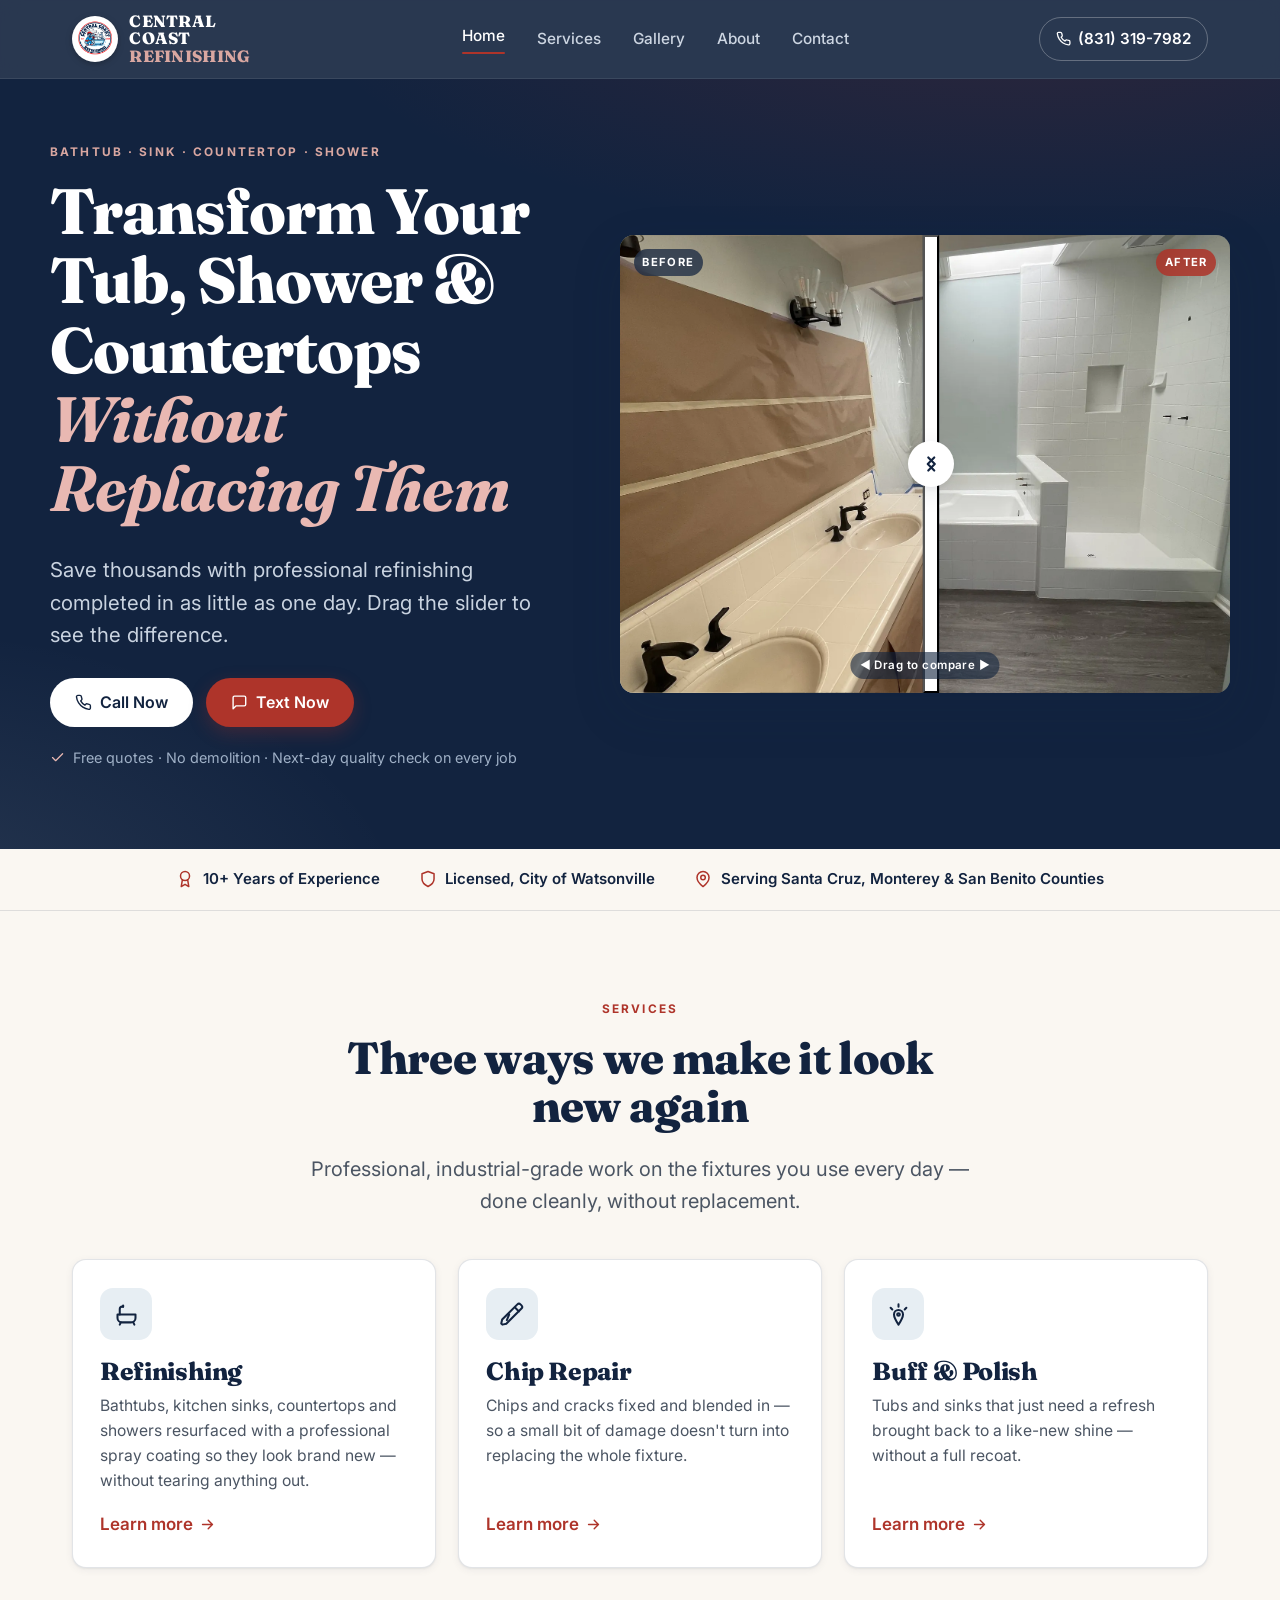
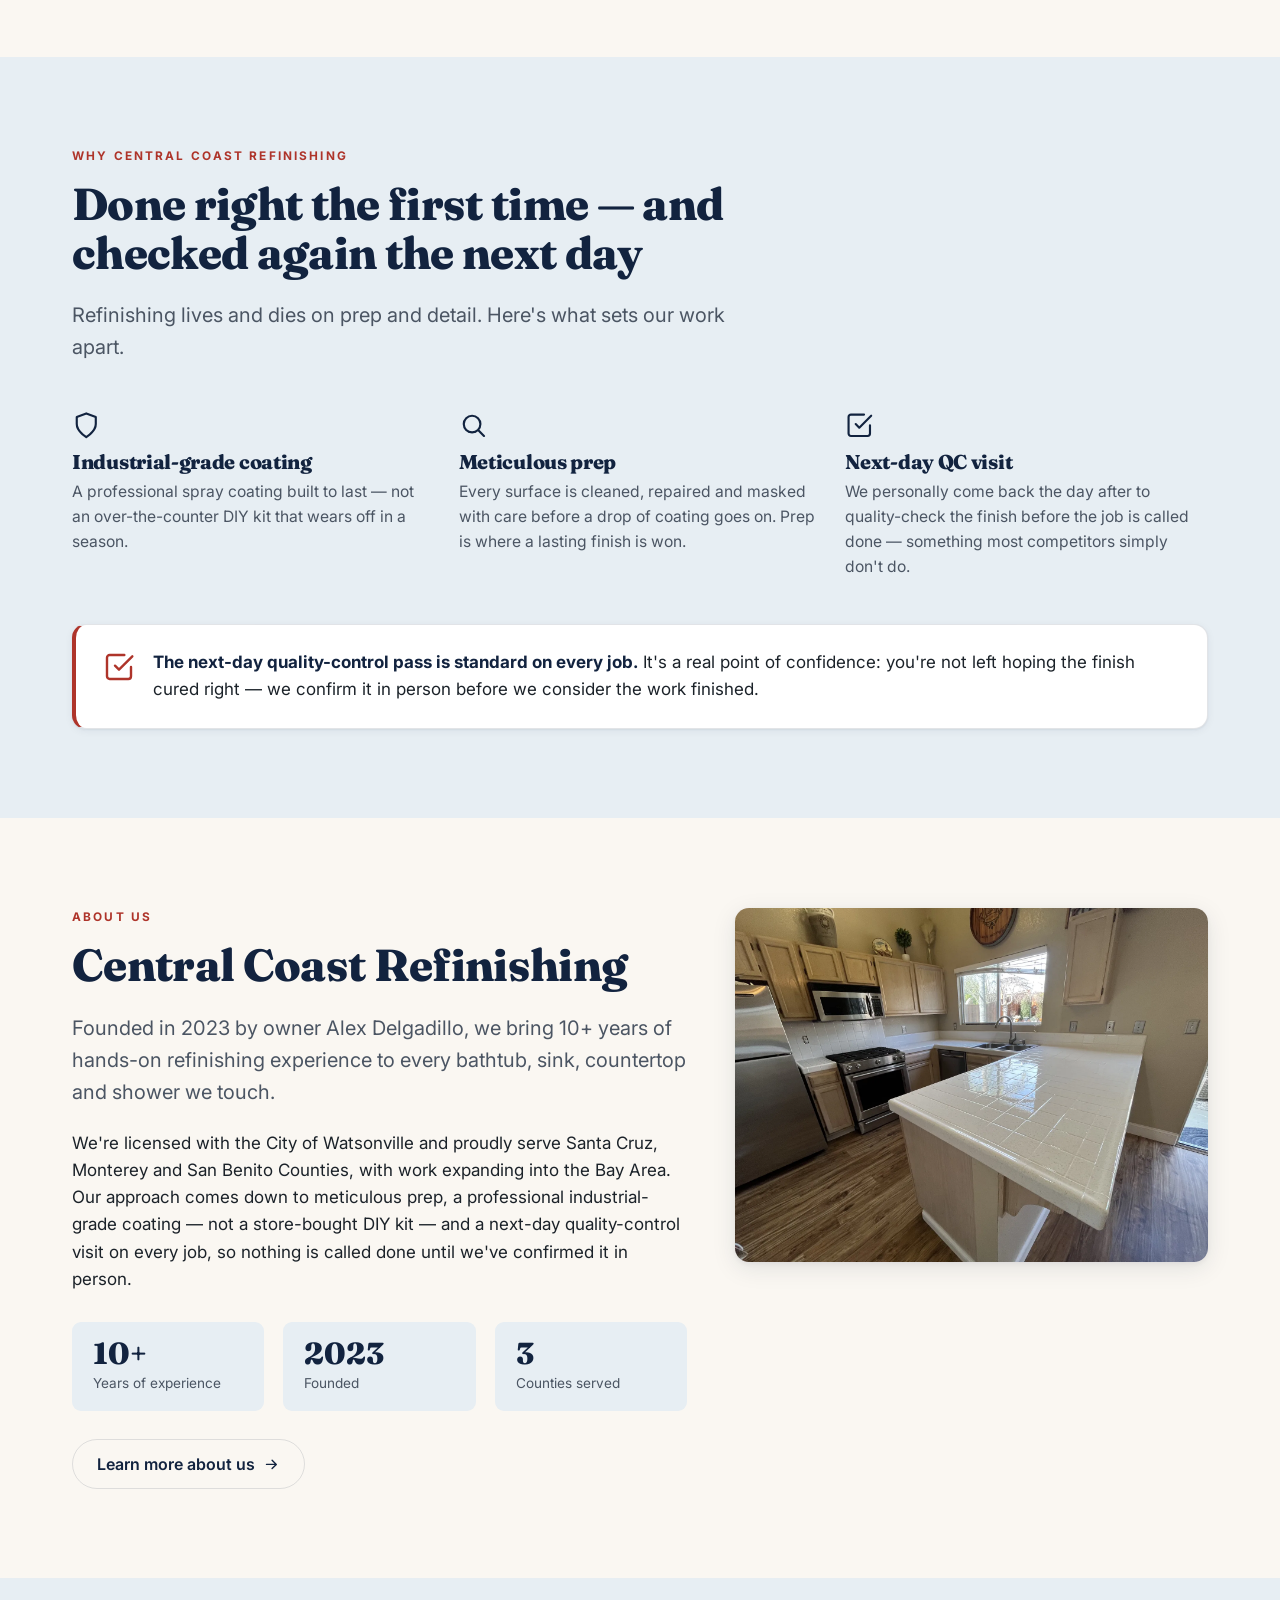
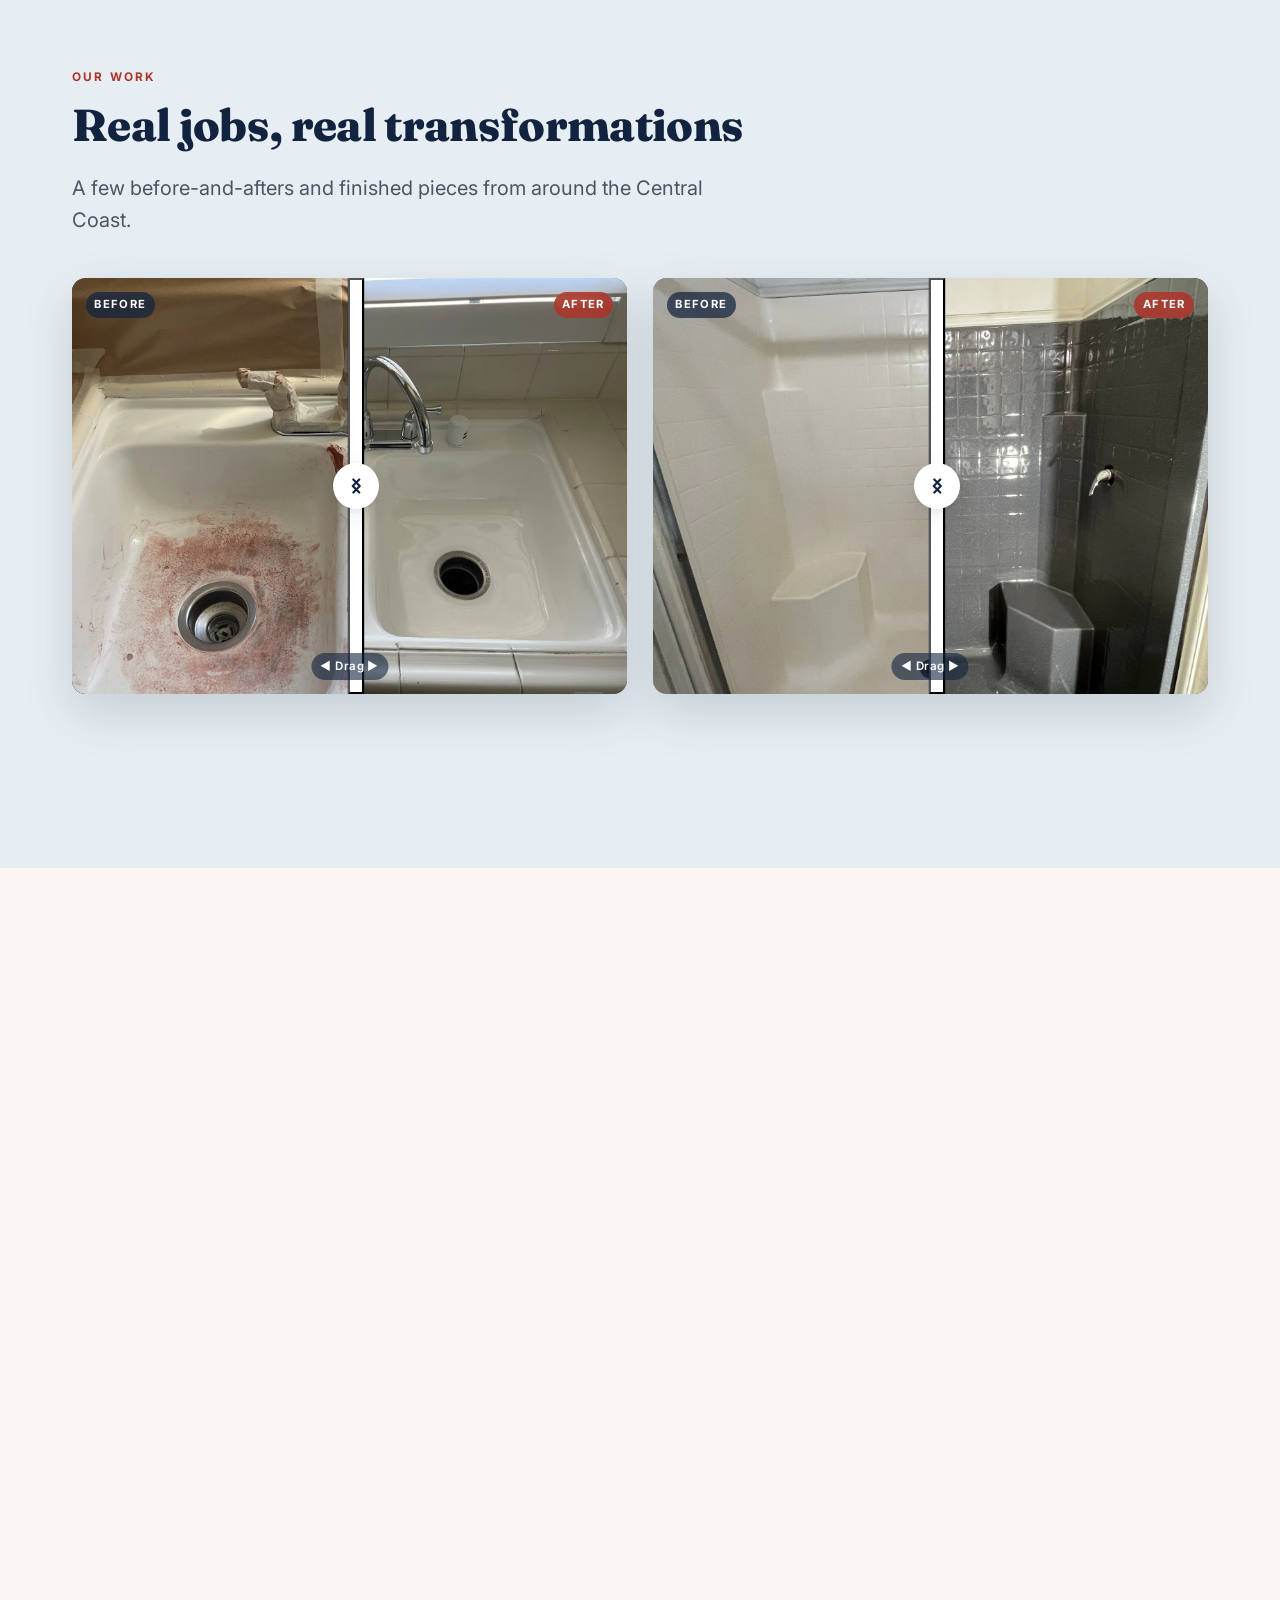
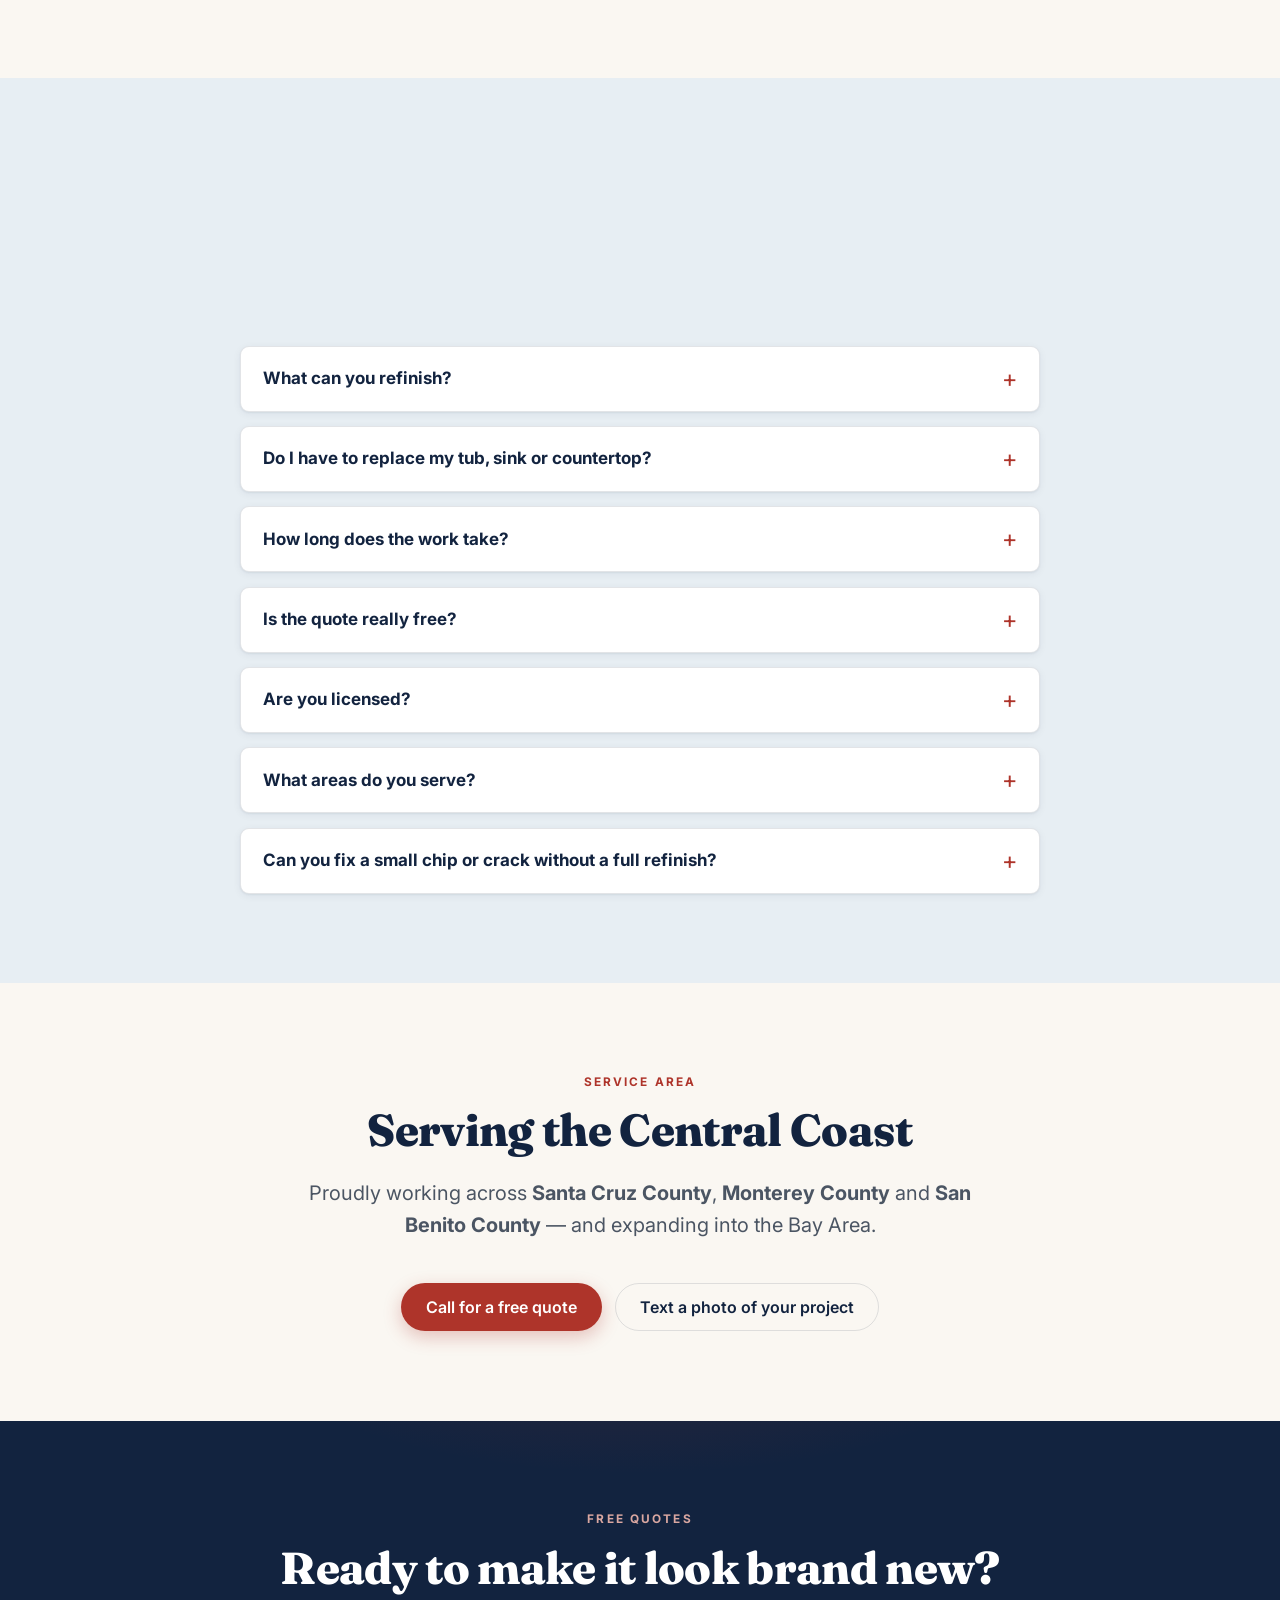
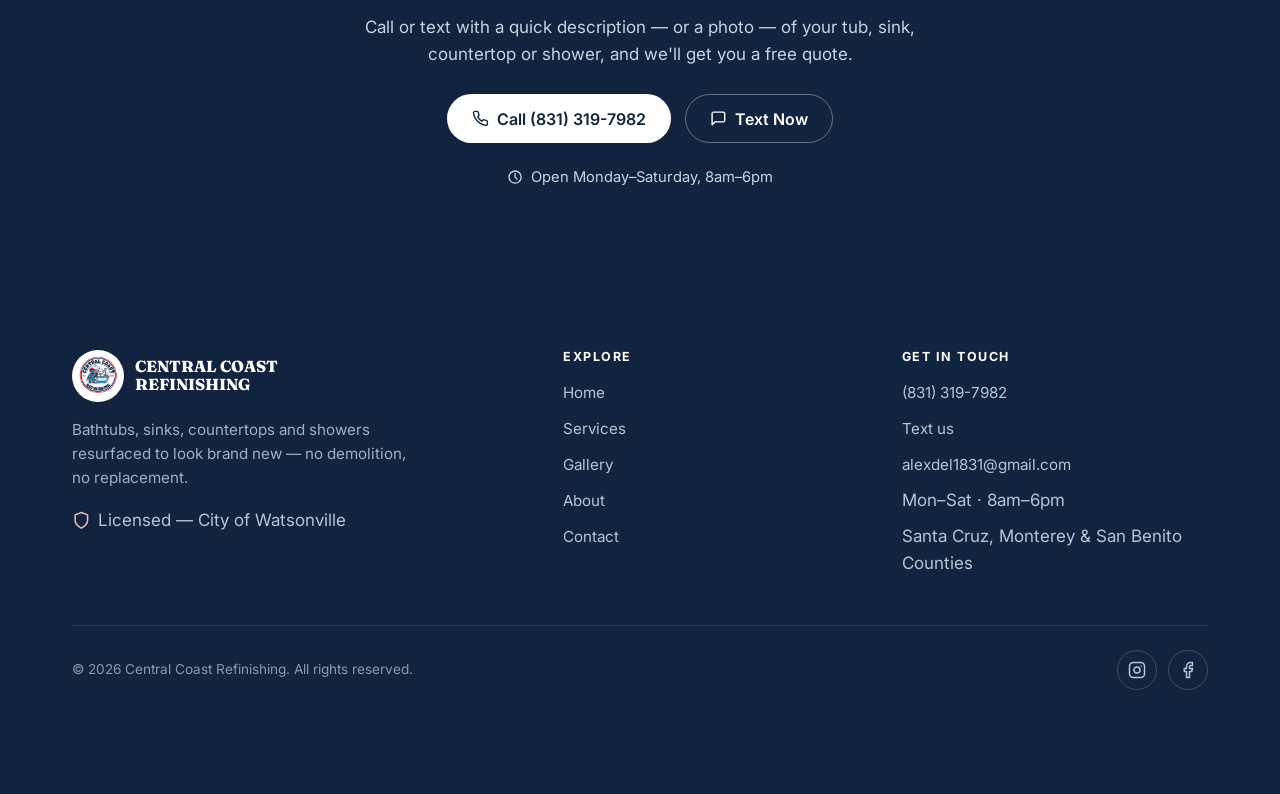
==== index.html @ b395bf40 "Add About Us and FAQ sections, new hero headline, business-voice copy - Hero headline/subhead replac" ====
<!DOCTYPE html>
<html lang="en">
<head>
<meta charset="UTF-8">
<meta name="viewport" content="width=device-width, initial-scale=1">
<title>Central Coast Refinishing | Bathtub, Sink & Countertop Refinishing</title>
<meta name="description" content="Central Coast Refinishing resurfaces bathtubs, sinks, countertops and showers so they look brand new — no demolition, no replacement. Serving Santa Cruz, Monterey & San Benito Counties. Call or text for a free quote.">
<link rel="canonical" href="index.html">

<!-- Open Graph -->
<meta property="og:type" content="website">
<meta property="og:title" content="Central Coast Refinishing | Transform Your Tub, Shower &amp; Countertops Without Replacing Them">
<meta property="og:description" content="Bathtubs, sinks, countertops and showers resurfaced to look brand new — without the cost and mess of tearing them out. Serving Santa Cruz, Monterey & San Benito Counties.">
<meta property="og:image" content="images/og-image.jpg">
<meta name="twitter:card" content="summary_large_image">

<link rel="icon" href="favicon.ico" sizes="any">
<link rel="icon" type="image/png" href="images/logo/favicon-32.png" sizes="32x32">
<link rel="apple-touch-icon" href="apple-touch-icon.png">

<link rel="preconnect" href="https://fonts.googleapis.com">
<link rel="preconnect" href="https://fonts.gstatic.com" crossorigin>
<link href="https://fonts.googleapis.com/css2?family=Fraunces:opsz,wght@9..144,600;9..144,700;9..144,800;9..144,900&family=Inter:wght@400;500;600;700&display=swap" rel="stylesheet">
<link rel="stylesheet" href="css/style.css?v=4">
<noscript><style>.reveal{opacity:1;transform:none}</style></noscript>

<script type="application/ld+json">
{
  "@context": "https://schema.org",
  "@type": "LocalBusiness",
  "name": "Central Coast Refinishing",
  "description": "Bathtub, sink, countertop and shower refinishing, chip repair, and buff & polish. Fixtures resurfaced to look brand new without demolition or replacement.",
  "image": "images/og-image.jpg",
  "logo": "images/logo/logo.png",
  "telephone": "+1-831-319-7982",
  "email": "alexdel1831@gmail.com",
  "url": "index.html",
  "founder": { "@type": "Person", "name": "Alex Delgadillo" },
  "foundingDate": "2023",
  "areaServed": [
    { "@type": "AdministrativeArea", "name": "Santa Cruz County, California" },
    { "@type": "AdministrativeArea", "name": "Monterey County, California" },
    { "@type": "AdministrativeArea", "name": "San Benito County, California" }
  ],
  "openingHoursSpecification": [{
    "@type": "OpeningHoursSpecification",
    "dayOfWeek": ["Monday","Tuesday","Wednesday","Thursday","Friday","Saturday"],
    "opens": "08:00", "closes": "18:00"
  }],
  "sameAs": [
    "https://www.instagram.com/centralcoast_refinishing/",
    "https://www.facebook.com/profile.php?id=61558514482755"
  ]
}
</script>
<script type="application/ld+json">
{
  "@context": "https://schema.org",
  "@type": "FAQPage",
  "mainEntity": [
    {
      "@type": "Question",
      "name": "What can you refinish?",
      "acceptedAnswer": { "@type": "Answer", "text": "Bathtubs, kitchen sinks, countertops and showers. We also repair chips and cracks, and offer buff & polish for surfaces that just need a refresh rather than a full recoat." }
    },
    {
      "@type": "Question",
      "name": "Do I have to replace my tub, sink or countertop?",
      "acceptedAnswer": { "@type": "Answer", "text": "No. Refinishing resurfaces your existing fixture with a professional, industrial-grade coating so it looks brand new — without demolition or replacement." }
    },
    {
      "@type": "Question",
      "name": "How long does the work take?",
      "acceptedAnswer": { "@type": "Answer", "text": "Most jobs are completed in a single visit. We then return the next day for a hands-on quality-control check before calling the job done." }
    },
    {
      "@type": "Question",
      "name": "Is the quote really free?",
      "acceptedAnswer": { "@type": "Answer", "text": "Yes. Call or text a quick description, or a photo, of your project, and we'll give you a free, no-obligation quote." }
    },
    {
      "@type": "Question",
      "name": "Are you licensed?",
      "acceptedAnswer": { "@type": "Answer", "text": "Yes, Central Coast Refinishing is licensed with the City of Watsonville." }
    },
    {
      "@type": "Question",
      "name": "What areas do you serve?",
      "acceptedAnswer": { "@type": "Answer", "text": "Santa Cruz, Monterey and San Benito Counties, with work expanding into the Bay Area." }
    },
    {
      "@type": "Question",
      "name": "Can you fix a small chip or crack without a full refinish?",
      "acceptedAnswer": { "@type": "Answer", "text": "Yes, chip and crack repair is one of our core services, done on its own without recoating the whole fixture." }
    }
  ]
}
</script>
</head>
<body>

<!-- ============ HEADER ============ -->
<header class="header" id="site-header">
  <div class="wrap header__inner">
    <a class="brand" href="index.html" aria-label="Central Coast Refinishing home">
      <picture><source srcset="images/logo/logo.webp" type="image/webp"><img class="brand__logo" src="images/logo/logo.png" alt="" width="46" height="46"></picture>
      <span class="brand__name">Central Coast <span>Refinishing</span></span>
    </a>
    <nav class="nav" aria-label="Primary">
      <a href="index.html" class="active" aria-current="page">Home</a>
      <a href="services.html">Services</a>
      <a href="gallery.html">Gallery</a>
      <a href="about.html">About</a>
      <a href="contact.html">Contact</a>
    </nav>
    <a class="header__phone" href="tel:+18313197982">
      <svg viewBox="0 0 24 24" fill="none" stroke="currentColor" stroke-width="2" stroke-linecap="round" stroke-linejoin="round" aria-hidden="true"><path d="M22 16.92v3a2 2 0 0 1-2.18 2 19.79 19.79 0 0 1-8.63-3.07 19.5 19.5 0 0 1-6-6 19.79 19.79 0 0 1-3.07-8.67A2 2 0 0 1 4.11 2h3a2 2 0 0 1 2 1.72c.13.96.36 1.9.7 2.81a2 2 0 0 1-.45 2.11L8.09 9.91a16 16 0 0 0 6 6l1.27-1.27a2 2 0 0 1 2.11-.45c.9.34 1.85.57 2.81.7A2 2 0 0 1 22 16.92z"/></svg>
      (831) 319-7982
    </a>
    <button class="nav-toggle" aria-label="Menu" aria-expanded="false" aria-controls="site-header">
      <span></span><span></span><span></span>
    </button>
  </div>
</header>

<main>

<!-- ============ HERO ============ -->
<section class="hero">
  <div class="wrap hero__grid">
    <div class="hero__copy">
      <span class="eyebrow on-navy">Bathtub · Sink · Countertop · Shower</span>
      <h1>Transform Your Tub, Shower &amp; Countertops <em>Without Replacing Them</em></h1>
      <p class="hero__sub">Save thousands with professional refinishing completed in as little as one day. Drag the slider to see the difference.</p>
      <div class="btn-row">
        <a class="btn btn--onnavy" href="tel:+18313197982">
          <svg viewBox="0 0 24 24" fill="none" stroke="currentColor" stroke-width="2" stroke-linecap="round" stroke-linejoin="round" aria-hidden="true"><path d="M22 16.92v3a2 2 0 0 1-2.18 2 19.79 19.79 0 0 1-8.63-3.07 19.5 19.5 0 0 1-6-6 19.79 19.79 0 0 1-3.07-8.67A2 2 0 0 1 4.11 2h3a2 2 0 0 1 2 1.72c.13.96.36 1.9.7 2.81a2 2 0 0 1-.45 2.11L8.09 9.91a16 16 0 0 0 6 6l1.27-1.27a2 2 0 0 1 2.11-.45c.9.34 1.85.57 2.81.7A2 2 0 0 1 22 16.92z"/></svg>
          Call Now
        </a>
        <a class="btn btn--primary" href="sms:+18313197982">
          <svg viewBox="0 0 24 24" fill="none" stroke="currentColor" stroke-width="2" stroke-linecap="round" stroke-linejoin="round" aria-hidden="true"><path d="M21 15a2 2 0 0 1-2 2H7l-4 4V5a2 2 0 0 1 2-2h14a2 2 0 0 1 2 2z"/></svg>
          Text Now
        </a>
      </div>
      <p class="hero__note">
        <svg viewBox="0 0 24 24" fill="none" stroke="currentColor" stroke-width="2" stroke-linecap="round" stroke-linejoin="round" aria-hidden="true"><path d="M20 6 9 17l-5-5"/></svg>
        Free quotes · No demolition · Next-day quality check on every job
      </p>
    </div>

    <div class="hero__media">
      <!-- Signature before/after reveal slider -->
      <div class="ba" data-ba>
        <picture><source srcset="images/before-after/bathroom-after.webp" type="image/webp"><img class="ba__img ba__after"
             src="images/before-after/bathroom-after.jpg"
             alt="A bathroom after refinishing — a bright white tub, refreshed vanity and refinished shower"></picture>
        <div class="ba__before-wrap">
          <picture><source srcset="images/before-after/bathroom-before.webp" type="image/webp"><img class="ba__img"
               src="images/before-after/bathroom-before.jpg"
               alt="The same bathroom before refinishing — dated fixtures and a worn vanity, masked off for the job"></picture>
        </div>
        <span class="ba__tag ba__tag--before">Before</span>
        <span class="ba__tag ba__tag--after">After</span>
        <button class="ba__handle" type="button" role="slider" aria-label="Reveal before and after"
                aria-valuemin="0" aria-valuemax="100" aria-valuenow="50">
          <span class="ba__knob">
            <svg viewBox="0 0 24 24" fill="none" stroke="currentColor" stroke-width="2" stroke-linecap="round" stroke-linejoin="round" aria-hidden="true"><path d="m15 18-6-6 6-6"/><path d="m9 6 6 6-6 6" transform="translate(0.5 0)"/></svg>
          </span>
        </button>
        <span class="ba__hint">◀ Drag to compare ▶</span>
      </div>
    </div>
  </div>
</section>

<!-- ============ TRUST STRIP ============ -->
<section class="trust">
  <div class="wrap trust__row">
    <span class="trust__item"><svg viewBox="0 0 24 24" fill="none" stroke="currentColor" stroke-width="2" stroke-linecap="round" stroke-linejoin="round" aria-hidden="true"><circle cx="12" cy="8" r="6"/><path d="M15.477 12.89 17 22l-5-3-5 3 1.523-9.11"/></svg> 10+ Years of Experience</span>
    <span class="trust__item"><svg viewBox="0 0 24 24" fill="none" stroke="currentColor" stroke-width="2" stroke-linecap="round" stroke-linejoin="round" aria-hidden="true"><path d="M12 22s8-4 8-10V5l-8-3-8 3v7c0 6 8 10 8 10z"/></svg> Licensed, City of Watsonville</span>
    <span class="trust__item"><svg viewBox="0 0 24 24" fill="none" stroke="currentColor" stroke-width="2" stroke-linecap="round" stroke-linejoin="round" aria-hidden="true"><path d="M20 10c0 6-8 12-8 12s-8-6-8-12a8 8 0 0 1 16 0z"/><circle cx="12" cy="10" r="3"/></svg> Serving Santa Cruz, Monterey &amp; San Benito Counties</span>
  </div>
</section>

<!-- ============ SERVICES OVERVIEW ============ -->
<section class="section" id="services">
  <div class="wrap">
    <div class="section-head center reveal">
      <span class="eyebrow">Services</span>
      <h2>Three ways we make it look new again</h2>
      <p class="lead">Professional, industrial-grade work on the fixtures you use every day — done cleanly, without replacement.</p>
    </div>
    <div class="grid-3">
      <article class="card reveal">
        <div class="card__icon"><svg viewBox="0 0 24 24" fill="none" stroke="currentColor" stroke-width="1.8" stroke-linecap="round" stroke-linejoin="round" aria-hidden="true"><path d="M4 12h16v3a4 4 0 0 1-4 4H8a4 4 0 0 1-4-4z"/><path d="M6 12V7a2 2 0 0 1 2-2h1"/><path d="M9 5V4"/><path d="M7 19l-1 2M18 19l1 2"/></svg></div>
        <h3>Refinishing</h3>
        <p>Bathtubs, kitchen sinks, countertops and showers resurfaced with a professional spray coating so they look brand new — without tearing anything out.</p>
        <a class="card__link" href="services.html#refinishing">Learn more <svg viewBox="0 0 24 24" fill="none" stroke="currentColor" stroke-width="2" stroke-linecap="round" stroke-linejoin="round" aria-hidden="true"><path d="M5 12h14M13 6l6 6-6 6"/></svg></a>
      </article>
      <article class="card reveal d1">
        <div class="card__icon"><svg viewBox="0 0 24 24" fill="none" stroke="currentColor" stroke-width="1.8" stroke-linecap="round" stroke-linejoin="round" aria-hidden="true"><path d="m14.7 6.3 3 3M3 21l3.5-.8L20 6.7a2 2 0 0 0 0-2.8l-.9-.9a2 2 0 0 0-2.8 0L2.8 16.5 2 20z"/><path d="M9 12l-2 5"/></svg></div>
        <h3>Chip Repair</h3>
        <p>Chips and cracks fixed and blended in — so a small bit of damage doesn't turn into replacing the whole fixture.</p>
        <a class="card__link" href="services.html#chip-repair">Learn more <svg viewBox="0 0 24 24" fill="none" stroke="currentColor" stroke-width="2" stroke-linecap="round" stroke-linejoin="round" aria-hidden="true"><path d="M5 12h14M13 6l6 6-6 6"/></svg></a>
      </article>
      <article class="card reveal d2">
        <div class="card__icon"><svg viewBox="0 0 24 24" fill="none" stroke="currentColor" stroke-width="1.8" stroke-linecap="round" stroke-linejoin="round" aria-hidden="true"><path d="M12 3v2M5 6l1.5 1.5M19 6l-1.5 1.5"/><path d="M12 8a4 4 0 0 0-4 4c0 3 4 9 4 9s4-6 4-9a4 4 0 0 0-4-4z"/><circle cx="12" cy="12" r="1.2"/></svg></div>
        <h3>Buff &amp; Polish</h3>
        <p>Tubs and sinks that just need a refresh brought back to a like-new shine — without a full recoat.</p>
        <a class="card__link" href="services.html#buff-polish">Learn more <svg viewBox="0 0 24 24" fill="none" stroke="currentColor" stroke-width="2" stroke-linecap="round" stroke-linejoin="round" aria-hidden="true"><path d="M5 12h14M13 6l6 6-6 6"/></svg></a>
      </article>
    </div>
  </div>
</section>

<!-- ============ WHY US ============ -->
<section class="section section--gloss">
  <div class="wrap">
    <div class="section-head reveal">
      <span class="eyebrow">Why Central Coast Refinishing</span>
      <h2>Done right the first time — and checked again the next day</h2>
      <p class="lead">Refinishing lives and dies on prep and detail. Here's what sets our work apart.</p>
    </div>
    <div class="why-grid">
      <div class="why-item reveal">
        <span class="why-item__num"><svg viewBox="0 0 24 24" fill="none" stroke="currentColor" stroke-width="1.8" stroke-linecap="round" stroke-linejoin="round" aria-hidden="true"><path d="M12 2 4 5v6c0 5 3.5 8 8 11 4.5-3 8-6 8-11V5z"/></svg></span>
        <h3>Industrial-grade coating</h3>
        <p>A professional spray coating built to last — not an over-the-counter DIY kit that wears off in a season.</p>
      </div>
      <div class="why-item reveal d1">
        <span class="why-item__num"><svg viewBox="0 0 24 24" fill="none" stroke="currentColor" stroke-width="1.8" stroke-linecap="round" stroke-linejoin="round" aria-hidden="true"><circle cx="11" cy="11" r="7"/><path d="m21 21-4.3-4.3"/></svg></span>
        <h3>Meticulous prep</h3>
        <p>Every surface is cleaned, repaired and masked with care before a drop of coating goes on. Prep is where a lasting finish is won.</p>
      </div>
      <div class="why-item reveal d2">
        <span class="why-item__num"><svg viewBox="0 0 24 24" fill="none" stroke="currentColor" stroke-width="1.8" stroke-linecap="round" stroke-linejoin="round" aria-hidden="true"><path d="M9 11l3 3L22 4"/><path d="M21 12v7a2 2 0 0 1-2 2H5a2 2 0 0 1-2-2V5a2 2 0 0 1 2-2h11"/></svg></span>
        <h3>Next-day QC visit</h3>
        <p>We personally come back the day after to quality-check the finish before the job is called done — something most competitors simply don't do.</p>
      </div>
    </div>
    <div class="qc-banner reveal">
      <svg viewBox="0 0 24 24" fill="none" stroke="currentColor" stroke-width="1.8" stroke-linecap="round" stroke-linejoin="round" aria-hidden="true"><path d="M9 11l3 3L22 4"/><path d="M21 12v7a2 2 0 0 1-2 2H5a2 2 0 0 1-2-2V5a2 2 0 0 1 2-2h11"/></svg>
      <p><strong>The next-day quality-control pass is standard on every job.</strong> It's a real point of confidence: you're not left hoping the finish cured right — we confirm it in person before we consider the work finished.</p>
    </div>
  </div>
</section>

<!-- ============ ABOUT US ============ -->
<section class="section" id="about-us">
  <div class="wrap about-grid">
    <div class="about-body reveal">
      <span class="eyebrow">About Us</span>
      <h2>Central Coast Refinishing</h2>
      <p class="lead">Founded in 2023 by owner Alex Delgadillo, we bring 10+ years of hands-on refinishing experience to every bathtub, sink, countertop and shower we touch.</p>
      <p>We're licensed with the City of Watsonville and proudly serve Santa Cruz, Monterey and San Benito Counties, with work expanding into the Bay Area. Our approach comes down to meticulous prep, a professional industrial-grade coating — not a store-bought DIY kit — and a next-day quality-control visit on every job, so nothing is called done until we've confirmed it in person.</p>
      <div class="stat-row">
        <div class="stat"><div class="stat__n">10+</div><div class="stat__l">Years of experience</div></div>
        <div class="stat"><div class="stat__n">2023</div><div class="stat__l">Founded</div></div>
        <div class="stat"><div class="stat__n">3</div><div class="stat__l">Counties served</div></div>
      </div>
      <div class="btn-row" style="margin-top:0.4rem">
        <a class="btn btn--ghost" href="about.html">Learn more about us <svg viewBox="0 0 24 24" fill="none" stroke="currentColor" stroke-width="2" stroke-linecap="round" stroke-linejoin="round" aria-hidden="true"><path d="M5 12h14M13 6l6 6-6 6"/></svg></a>
      </div>
    </div>
    <aside class="about-media reveal d1">
      <picture><source srcset="images/gallery/gallery-09.webp" type="image/webp"><img src="images/gallery/gallery-09.jpg" alt="Refinished white kitchen island and counters with stainless appliances" loading="lazy" width="1600" height="1200"></picture>
    </aside>
  </div>
</section>

<!-- ============ GALLERY TEASER ============ -->
<section class="section section--gloss">
  <div class="wrap">
    <div class="section-head reveal">
      <span class="eyebrow">Our Work</span>
      <h2>Real jobs, real transformations</h2>
      <p class="lead">A few before-and-afters and finished pieces from around the Central Coast.</p>
    </div>
    <div class="ba-grid reveal">
      <div class="ba-card">
        <div class="ba" data-ba>
          <picture><source srcset="images/before-after/sink-red-after.webp" type="image/webp"><img class="ba__img ba__after" src="images/before-after/sink-red-after.jpg" alt="A double kitchen sink after refinishing — bright, spotless white"></picture>
          <div class="ba__before-wrap">
            <picture><source srcset="images/before-after/sink-red-before.webp" type="image/webp"><img class="ba__img" src="images/before-after/sink-red-before.jpg" alt="The same double kitchen sink before refinishing — stained with heavy rust"></picture>
          </div>
          <span class="ba__tag ba__tag--before">Before</span>
          <span class="ba__tag ba__tag--after">After</span>
          <button class="ba__handle" type="button" role="slider" aria-label="Reveal before and after" aria-valuemin="0" aria-valuemax="100" aria-valuenow="50"><span class="ba__knob"><svg viewBox="0 0 24 24" fill="none" stroke="currentColor" stroke-width="2" stroke-linecap="round" stroke-linejoin="round" aria-hidden="true"><path d="m15 18-6-6 6-6"/><path d="m9 6 6 6-6 6" transform="translate(0.5 0)"/></svg></span></button>
          <span class="ba__hint">◀ Drag ▶</span>
        </div>
      </div>
      <div class="ba-card">
        <div class="ba" data-ba>
          <picture><source srcset="images/before-after/shower-white-after.webp" type="image/webp"><img class="ba__img ba__after" src="images/before-after/shower-white-after.jpg" alt="A fiberglass shower stall after refinishing in a modern charcoal-grey finish"></picture>
          <div class="ba__before-wrap">
            <picture><source srcset="images/before-after/shower-white-before.webp" type="image/webp"><img class="ba__img" src="images/before-after/shower-white-before.jpg" alt="The same fiberglass shower stall before refinishing — dated and worn"></picture>
          </div>
          <span class="ba__tag ba__tag--before">Before</span>
          <span class="ba__tag ba__tag--after">After</span>
          <button class="ba__handle" type="button" role="slider" aria-label="Reveal before and after" aria-valuemin="0" aria-valuemax="100" aria-valuenow="50"><span class="ba__knob"><svg viewBox="0 0 24 24" fill="none" stroke="currentColor" stroke-width="2" stroke-linecap="round" stroke-linejoin="round" aria-hidden="true"><path d="m15 18-6-6 6-6"/><path d="m9 6 6 6-6 6" transform="translate(0.5 0)"/></svg></span></button>
          <span class="ba__hint">◀ Drag ▶</span>
        </div>
      </div>
    </div>
    <div class="btn-row center reveal" style="margin-top:2.2rem">
      <a class="btn btn--ghost" href="gallery.html">See the full gallery <svg viewBox="0 0 24 24" fill="none" stroke="currentColor" stroke-width="2" stroke-linecap="round" stroke-linejoin="round" aria-hidden="true"><path d="M5 12h14M13 6l6 6-6 6"/></svg></a>
    </div>
  </div>
</section>

<!-- ============ TESTIMONIALS ============ -->
<section class="section">
  <div class="wrap">
    <div class="section-head center reveal">
      <span class="eyebrow">Reviews</span>
      <h2>What customers say</h2>
      <p class="lead">Real reviews from Yelp, Facebook and Nextdoor.</p>
    </div>
    <div class="testi-track-wrap reveal">
      <div class="testi-track">
        <figure class="testi"><div class="testi__stars" aria-label="5 out of 5 stars">★★★★★</div><blockquote class="testi__quote">"This is the company you want to hire. Alex is professional and very thorough — someone you feel comfortable inviting into your home. He repaired hairline cracks in my shower and got the finish exactly how I'd envisioned it."</blockquote><figcaption class="testi__by">Christyn A. <span class="testi__src">· Yelp</span></figcaption></figure>
        <figure class="testi"><div class="testi__stars" aria-label="5 out of 5 stars">★★★★★</div><blockquote class="testi__quote">"Alex is so easy to work with — responsible, reasonable, and gets the job done right. He's redone bathtubs in 22 of my rental units over the years, and they still look beautiful."</blockquote><figcaption class="testi__by">Sandra M. <span class="testi__src">· Yelp</span></figcaption></figure>
        <figure class="testi"><div class="testi__stars" aria-label="5 out of 5 stars">★★★★★</div><blockquote class="testi__quote">"Alex refinished both my bathtub and my fireplace — went from drab to beautiful. Amazing work, very professional, courteous, and a strong work ethic."</blockquote><figcaption class="testi__by">Deb S. <span class="testi__src">· Yelp</span></figcaption></figure>
        <figure class="testi"><div class="testi__stars" aria-label="5 stars">★★★★★</div><blockquote class="testi__quote">"Alex repaired and repainted my cracked bathroom vanity sink — it looks better than new. He was courteous, quiet, and detail-oriented from start to finish, and even matched the paint to my Kohler tub."</blockquote><figcaption class="testi__by">Thomas <span class="testi__src">· Facebook</span></figcaption></figure>
        <figure class="testi"><div class="testi__stars" aria-label="5 stars">★★★★★</div><blockquote class="testi__quote">"Just had a forty-year-old shower pan refinished by Alex — so much more affordable than replacement, and it turned out beautiful and like new. A real craftsman who's easy to work with."</blockquote><figcaption class="testi__by">Sunny Mesa <span class="testi__src">· Facebook</span></figcaption></figure>
        <figure class="testi"><div class="testi__stars" aria-label="5 stars">★★★★★</div><blockquote class="testi__quote">"Our old fiberglass shower insert from the '70s looked brand new after Alex refinished it — we are so happy with the results."</blockquote><figcaption class="testi__by">Corralitos <span class="testi__src">· Nextdoor</span></figcaption></figure>
        <figure class="testi"><div class="testi__stars" aria-label="5 stars">★★★★★</div><blockquote class="testi__quote">"Alex did a great job on my bathroom — it looks so fresh and new. Very professional, courteous, and accommodating."</blockquote><figcaption class="testi__by">Royal Oaks <span class="testi__src">· Nextdoor</span></figcaption></figure>
        <figure class="testi"><div class="testi__stars" aria-label="5 stars">★★★★★</div><blockquote class="testi__quote">"Our fireplace looked dull and dated — it now looks fresh, clean, and fantastic. Alex is a true professional."</blockquote><figcaption class="testi__by">Facebook review <span class="testi__src">· Facebook</span></figcaption></figure>
      </div>
      <div class="testi-nav">
        <button type="button" data-testi-prev aria-label="Previous reviews"><svg viewBox="0 0 24 24" fill="none" stroke="currentColor" stroke-width="2" stroke-linecap="round" stroke-linejoin="round" aria-hidden="true"><path d="m15 18-6-6 6-6"/></svg></button>
        <button type="button" data-testi-next aria-label="More reviews"><svg viewBox="0 0 24 24" fill="none" stroke="currentColor" stroke-width="2" stroke-linecap="round" stroke-linejoin="round" aria-hidden="true"><path d="m9 18 6-6-6-6"/></svg></button>
      </div>
    </div>
  </div>
</section>

<!-- ============ FAQ ============ -->
<section class="section section--gloss">
  <div class="wrap">
    <div class="section-head center reveal">
      <span class="eyebrow">FAQ</span>
      <h2>Frequently asked questions</h2>
      <p class="lead">Everything people usually ask before they call or text.</p>
    </div>
    <div class="faq-list reveal">
      <details class="faq-item">
        <summary>What can you refinish?</summary>
        <p>Bathtubs, kitchen sinks, countertops and showers. We also repair chips and cracks, and offer buff &amp; polish for surfaces that just need a refresh rather than a full recoat.</p>
      </details>
      <details class="faq-item">
        <summary>Do I have to replace my tub, sink or countertop?</summary>
        <p>No. Refinishing resurfaces your existing fixture with a professional, industrial-grade coating so it looks brand new — without demolition or replacement.</p>
      </details>
      <details class="faq-item">
        <summary>How long does the work take?</summary>
        <p>Most jobs are completed in a single visit. We then return the next day for a hands-on quality-control check before calling the job done.</p>
      </details>
      <details class="faq-item">
        <summary>Is the quote really free?</summary>
        <p>Yes. Call or text a quick description — or a photo — of your project, and we'll give you a free, no-obligation quote.</p>
      </details>
      <details class="faq-item">
        <summary>Are you licensed?</summary>
        <p>Yes, Central Coast Refinishing is licensed with the City of Watsonville.</p>
      </details>
      <details class="faq-item">
        <summary>What areas do you serve?</summary>
        <p>Santa Cruz, Monterey and San Benito Counties, with work expanding into the Bay Area.</p>
      </details>
      <details class="faq-item">
        <summary>Can you fix a small chip or crack without a full refinish?</summary>
        <p>Yes — chip and crack repair is one of our core services, done on its own without recoating the whole fixture.</p>
      </details>
    </div>
  </div>
</section>

<!-- ============ SERVICE AREA ============ -->
<section class="section">
  <div class="wrap center">
    <div class="section-head center reveal">
      <span class="eyebrow">Service Area</span>
      <h2>Serving the Central Coast</h2>
      <p class="lead">Proudly working across <strong>Santa Cruz County</strong>, <strong>Monterey County</strong> and <strong>San Benito County</strong> — and expanding into the Bay Area.</p>
    </div>
    <div class="btn-row center reveal">
      <a class="btn btn--primary" href="tel:+18313197982">Call for a free quote</a>
      <a class="btn btn--ghost" href="sms:+18313197982">Text a photo of your project</a>
    </div>
  </div>
</section>

<!-- ============ CLOSING CTA ============ -->
<section class="section cta-band">
  <div class="wrap reveal">
    <span class="eyebrow on-navy">Free Quotes</span>
    <h2>Ready to make it look brand new?</h2>
    <p>Call or text with a quick description — or a photo — of your tub, sink, countertop or shower, and we'll get you a free quote.</p>
    <div class="btn-row center" style="margin-top:1.6rem">
      <a class="btn btn--onnavy" href="tel:+18313197982"><svg viewBox="0 0 24 24" fill="none" stroke="currentColor" stroke-width="2" stroke-linecap="round" stroke-linejoin="round" aria-hidden="true"><path d="M22 16.92v3a2 2 0 0 1-2.18 2 19.79 19.79 0 0 1-8.63-3.07 19.5 19.5 0 0 1-6-6 19.79 19.79 0 0 1-3.07-8.67A2 2 0 0 1 4.11 2h3a2 2 0 0 1 2 1.72c.13.96.36 1.9.7 2.81a2 2 0 0 1-.45 2.11L8.09 9.91a16 16 0 0 0 6 6l1.27-1.27a2 2 0 0 1 2.11-.45c.9.34 1.85.57 2.81.7A2 2 0 0 1 22 16.92z"/></svg> Call (831) 319-7982</a>
      <a class="btn btn--onnavy-ghost" href="sms:+18313197982"><svg viewBox="0 0 24 24" fill="none" stroke="currentColor" stroke-width="2" stroke-linecap="round" stroke-linejoin="round" aria-hidden="true"><path d="M21 15a2 2 0 0 1-2 2H7l-4 4V5a2 2 0 0 1 2-2h14a2 2 0 0 1 2 2z"/></svg> Text Now</a>
    </div>
    <p class="cta-band__hours"><svg viewBox="0 0 24 24" fill="none" stroke="currentColor" stroke-width="2" stroke-linecap="round" stroke-linejoin="round" aria-hidden="true"><circle cx="12" cy="12" r="9"/><path d="M12 7v5l3 3"/></svg> Open Monday–Saturday, 8am–6pm</p>
  </div>
</section>

</main>

<!-- ============ FOOTER ============ -->
<footer class="footer">
  <div class="wrap">
    <div class="footer__grid">
      <div>
        <div class="footer__brand">
          <picture><source srcset="images/logo/logo.webp" type="image/webp"><img src="images/logo/logo.png" alt="Central Coast Refinishing logo" width="52" height="52"></picture>
          <span>Central Coast Refinishing</span>
        </div>
        <p class="footer__tag">Bathtubs, sinks, countertops and showers resurfaced to look brand new — no demolition, no replacement.</p>
        <p class="footer__license"><svg viewBox="0 0 24 24" fill="none" stroke="currentColor" stroke-width="2" stroke-linecap="round" stroke-linejoin="round" aria-hidden="true"><path d="M12 22s8-4 8-10V5l-8-3-8 3v7c0 6 8 10 8 10z"/></svg> Licensed — City of Watsonville</p>
      </div>
      <div>
        <h4>Explore</h4>
        <ul>
          <li><a href="index.html">Home</a></li>
          <li><a href="services.html">Services</a></li>
          <li><a href="gallery.html">Gallery</a></li>
          <li><a href="about.html">About</a></li>
          <li><a href="contact.html">Contact</a></li>
        </ul>
      </div>
      <div>
        <h4>Get in touch</h4>
        <ul>
          <li><a href="tel:+18313197982">(831) 319-7982</a></li>
          <li><a href="sms:+18313197982">Text us</a></li>
          <li><a href="mailto:alexdel1831@gmail.com">alexdel1831@gmail.com</a></li>
          <li>Mon–Sat · 8am–6pm</li>
          <li>Santa Cruz, Monterey &amp; San Benito Counties</li>
        </ul>
      </div>
    </div>
    <div class="footer__meta">
      <span>© <span data-year>2026</span> Central Coast Refinishing. All rights reserved.</span>
      <span class="footer__social">
        <a href="https://www.instagram.com/centralcoast_refinishing/" target="_blank" rel="noopener" aria-label="Instagram"><svg viewBox="0 0 24 24" fill="none" stroke="currentColor" stroke-width="2" stroke-linecap="round" stroke-linejoin="round" aria-hidden="true"><rect x="2" y="2" width="20" height="20" rx="5"/><circle cx="12" cy="12" r="4"/><circle cx="17.5" cy="6.5" r="1" fill="currentColor" stroke="none"/></svg></a>
        <a href="https://www.facebook.com/profile.php?id=61558514482755" target="_blank" rel="noopener" aria-label="Facebook"><svg viewBox="0 0 24 24" fill="none" stroke="currentColor" stroke-width="2" stroke-linecap="round" stroke-linejoin="round" aria-hidden="true"><path d="M18 2h-3a5 5 0 0 0-5 5v3H7v4h3v8h4v-8h3l1-4h-4V7a1 1 0 0 1 1-1h3z"/></svg></a>
      </span>
    </div>
  </div>
</footer>

<!-- ============ STICKY MOBILE CALL/TEXT BAR ============ -->
<nav class="mobile-bar" aria-label="Quick contact">
  <a class="mb-call" href="tel:+18313197982"><svg viewBox="0 0 24 24" fill="none" stroke="currentColor" stroke-width="2" stroke-linecap="round" stroke-linejoin="round" aria-hidden="true"><path d="M22 16.92v3a2 2 0 0 1-2.18 2 19.79 19.79 0 0 1-8.63-3.07 19.5 19.5 0 0 1-6-6 19.79 19.79 0 0 1-3.07-8.67A2 2 0 0 1 4.11 2h3a2 2 0 0 1 2 1.72c.13.96.36 1.9.7 2.81a2 2 0 0 1-.45 2.11L8.09 9.91a16 16 0 0 0 6 6l1.27-1.27a2 2 0 0 1 2.11-.45c.9.34 1.85.57 2.81.7A2 2 0 0 1 22 16.92z"/></svg> Call Now</a>
  <a class="mb-text" href="sms:+18313197982"><svg viewBox="0 0 24 24" fill="none" stroke="currentColor" stroke-width="2" stroke-linecap="round" stroke-linejoin="round" aria-hidden="true"><path d="M21 15a2 2 0 0 1-2 2H7l-4 4V5a2 2 0 0 1 2-2h14a2 2 0 0 1 2 2z"/></svg> Text Now</a>
</nav>

<script src="js/before-after.js?v=2"></script>
<script src="js/main.js?v=2"></script>
</body>
</html>
---- css/style.css ----
/* ==========================================================================
   CENTRAL COAST REFINISHING
   Material-inspired design system — porcelain, navy glaze, refinish red.
   Vanilla CSS, no framework.
   ========================================================================== */

:root {
  /* Brand palette */
  --navy:      #12233F;   /* Coastal Navy   — headers, footer, CTA bands */
  --red:       #AE342A;   /* Refinish Red   — accent only, used sparingly */
  --porcelain: #FAF7F2;   /* Porcelain      — main warm off-white bg */
  --gloss:     #E7EEF3;   /* Coating Gloss  — pale icy blue-grey alt bg */
  --steel:     #4B5563;   /* Warm Steel     — secondary text, borders */
  --ink:       #1B2229;   /* Ink            — body copy, not pure black */

  /* Derived tints */
  --navy-90:   rgba(18, 35, 63, 0.90);
  --navy-line: rgba(18, 35, 63, 0.12);
  --red-dark:  #8f2820;
  --steel-15:  rgba(75, 85, 99, 0.15);
  --white:     #ffffff;

  --shadow-sm: 0 1px 2px rgba(18, 35, 63, 0.06),
               0 2px 8px rgba(18, 35, 63, 0.06);
  --shadow-md: 0 6px 24px rgba(18, 35, 63, 0.10),
               0 2px 6px rgba(18, 35, 63, 0.06);
  --shadow-lg: 0 18px 50px rgba(18, 35, 63, 0.16);

  --radius:    14px;
  --radius-sm: 9px;
  --maxw:      1180px;

  --font-display: "Fraunces", Georgia, "Times New Roman", serif;
  --font-body: "Inter", -apple-system, BlinkMacSystemFont, "Segoe UI", Roboto, sans-serif;

  --header-h: 78px;
  --ease: cubic-bezier(0.22, 0.61, 0.36, 1);
}

/* ---------- Reset-ish base ---------- */
*,
*::before,
*::after { box-sizing: border-box; }

html { -webkit-text-size-adjust: 100%; scroll-behavior: smooth; }

body {
  margin: 0;
  font-family: var(--font-body);
  color: var(--ink);
  background: var(--porcelain);
  line-height: 1.6;
  font-size: 17px;
  -webkit-font-smoothing: antialiased;
  text-rendering: optimizeLegibility;
  overflow-x: hidden;
}

img { max-width: 100%; height: auto; display: block; }

a { color: var(--red); text-decoration: none; }
a:hover { text-decoration: underline; }

h1, h2, h3, h4 {
  font-family: var(--font-display);
  color: var(--navy);
  line-height: 1.08;
  letter-spacing: -0.015em;
  font-weight: 800;
  margin: 0 0 0.5em;
}

h1 { font-size: clamp(2.3rem, 6vw, 4rem); }
h2 { font-size: clamp(1.9rem, 4vw, 2.8rem); }
h3 { font-size: clamp(1.25rem, 2.2vw, 1.55rem); }

p { margin: 0 0 1.1em; }

/* ---------- Utilities ---------- */
.wrap { width: 100%; max-width: var(--maxw); margin: 0 auto; padding: 0 22px; }

.eyebrow {
  font-family: var(--font-body);
  text-transform: uppercase;
  letter-spacing: 0.18em;
  font-size: 0.74rem;
  font-weight: 700;
  color: var(--red);
  margin: 0 0 0.9rem;
  display: block;
}
.eyebrow.on-navy { color: #d9a7a1; }

.section { padding: clamp(3.4rem, 7vw, 6rem) 0; }
.section--gloss { background: var(--gloss); }
.section--navy { background: var(--navy); color: #dfe6ef; }
.section--navy h2,
.section--navy h3 { color: #fff; }

.lead {
  font-size: clamp(1.05rem, 1.6vw, 1.25rem);
  color: var(--steel);
  max-width: 60ch;
}
.section--navy .lead { color: #c3cfdd; }

.center { text-align: center; }
.center .lead { margin-left: auto; margin-right: auto; }

.section-head { max-width: 62ch; margin-bottom: 2.6rem; }
.section-head.center { margin-left: auto; margin-right: auto; }

/* ---------- Buttons ---------- */
.btn {
  display: inline-flex;
  align-items: center;
  justify-content: center;
  gap: 0.5em;
  font-family: var(--font-body);
  font-weight: 600;
  font-size: 1rem;
  line-height: 1;
  padding: 0.95em 1.5em;
  border-radius: 100px;
  border: 1.5px solid transparent;
  cursor: pointer;
  transition: transform 0.18s var(--ease), background 0.18s var(--ease),
              box-shadow 0.18s var(--ease), color 0.18s var(--ease);
  text-decoration: none;
}
.btn:hover { text-decoration: none; transform: translateY(-2px); }
.btn:active { transform: translateY(0); }

.btn--primary {
  background: var(--red);
  color: #fff;
  box-shadow: 0 6px 18px rgba(174, 52, 42, 0.28);
}
.btn--primary:hover { background: var(--red-dark); color: #fff; }

.btn--ghost {
  background: transparent;
  color: var(--navy);
  border-color: var(--navy-line);
}
.btn--ghost:hover { border-color: var(--navy); background: rgba(18,35,63,0.04); color: var(--navy); }

.btn--onnavy {
  background: #fff;
  color: var(--navy);
}
.btn--onnavy:hover { background: var(--gloss); color: var(--navy); }

.btn--onnavy-ghost {
  background: transparent;
  color: #fff;
  border-color: rgba(255,255,255,0.35);
}
.btn--onnavy-ghost:hover { border-color: #fff; background: rgba(255,255,255,0.08); color: #fff; }

.btn svg { width: 1.05em; height: 1.05em; }

.btn-row { display: flex; flex-wrap: wrap; gap: 0.85rem; }
.btn-row.center { justify-content: center; }

/* Visible keyboard focus everywhere */
a:focus-visible,
button:focus-visible,
.btn:focus-visible,
[tabindex]:focus-visible,
.ba-handle:focus-visible {
  outline: 3px solid var(--red);
  outline-offset: 3px;
  border-radius: 6px;
}
.section--navy a:focus-visible,
.header a:focus-visible { outline-color: #f0b8b2; }

/* ==========================================================================
   HEADER
   ========================================================================== */
.header {
  position: sticky;
  top: 0;
  z-index: 60;
  background: var(--navy-90);
  backdrop-filter: saturate(140%) blur(10px);
  -webkit-backdrop-filter: saturate(140%) blur(10px);
  border-bottom: 1px solid rgba(255,255,255,0.08);
  transition: padding 0.25s var(--ease), background 0.25s var(--ease);
}
.header__inner {
  display: flex;
  align-items: center;
  justify-content: space-between;
  gap: 1rem;
  height: var(--header-h);
  transition: height 0.25s var(--ease);
}
.header.scrolled { background: var(--navy); }
.header.scrolled .header__inner { height: 62px; }

.brand { display: flex; align-items: center; gap: 0.7rem; text-decoration: none; }
.brand:hover { text-decoration: none; }
.brand__logo {
  width: 46px; height: 46px;
  border-radius: 50%;
  flex: none;
  transition: width 0.25s var(--ease), height 0.25s var(--ease);
  background: #fff;
  padding: 2px;
  box-shadow: 0 2px 6px rgba(0,0,0,0.25);
}
.header.scrolled .brand__logo { width: 40px; height: 40px; }
.brand__name {
  font-family: var(--font-display);
  color: #fff;
  font-weight: 800;
  font-size: 1.02rem;
  letter-spacing: 0.02em;
  line-height: 1.05;
  text-transform: uppercase;
  max-width: 12ch;
}
.brand__name span { color: #d9a7a1; }

.nav { display: flex; align-items: center; gap: 0.4rem; }
.nav a {
  color: #cdd6e2;
  font-size: 0.96rem;
  font-weight: 500;
  padding: 0.5rem 0.8rem;
  border-radius: 8px;
  transition: color 0.15s, background 0.15s;
}
.nav a:hover { color: #fff; background: rgba(255,255,255,0.08); text-decoration: none; }
.nav a.active { color: #fff; }
.nav a.active::after {
  content: "";
  display: block;
  height: 2px;
  background: var(--red);
  border-radius: 2px;
  margin-top: 3px;
}

.header__phone {
  display: inline-flex;
  align-items: center;
  gap: 0.45rem;
  color: #fff;
  font-weight: 600;
  padding: 0.55rem 1rem;
  border: 1.5px solid rgba(255,255,255,0.28);
  border-radius: 100px;
  font-size: 0.95rem;
  white-space: nowrap;
}
.header__phone:hover { background: #fff; color: var(--navy); text-decoration: none; }
.header__phone svg { width: 1em; height: 1em; }

.nav-toggle {
  display: none;
  background: transparent;
  border: 0;
  padding: 0.4rem;
  cursor: pointer;
}
.nav-toggle span {
  display: block; width: 26px; height: 2px; background: #fff;
  margin: 5px 0; border-radius: 2px; transition: transform 0.25s, opacity 0.25s;
}

/* ==========================================================================
   HERO
   ========================================================================== */
.hero { background: var(--navy); color: #fff; position: relative; overflow: hidden; }
.hero::before {
  content: "";
  position: absolute; inset: 0;
  background:
    radial-gradient(1200px 400px at 80% -10%, rgba(174,52,42,0.18), transparent 60%),
    radial-gradient(900px 500px at -10% 110%, rgba(231,238,243,0.10), transparent 60%);
  pointer-events: none;
}
.hero__grid {
  display: grid;
  grid-template-columns: 1.02fr 1.2fr;
  gap: clamp(1.6rem, 4vw, 3.4rem);
  align-items: center;
  padding: clamp(2.6rem, 5vw, 4.4rem) 0 clamp(3rem, 5vw, 4.6rem);
  position: relative;
  z-index: 1;
}
.hero__copy h1 { color: #fff; }
.hero__copy h1 em {
  font-style: italic;
  color: #e9b8b2;
  font-weight: 700;
}
.hero__sub { font-size: clamp(1.05rem, 1.7vw, 1.28rem); color: #c9d3e0; max-width: 46ch; margin-bottom: 1.6rem; }
.hero__note { font-size: 0.9rem; color: #9fb0c6; margin-top: 1.2rem; display: flex; align-items: center; gap: 0.5rem; }
.hero__note svg { width: 1.05em; height: 1.05em; color: #e9b8b2; flex: none; }

/* ==========================================================================
   BEFORE / AFTER SLIDER
   ========================================================================== */
.ba {
  position: relative;
  width: 100%;
  aspect-ratio: 4 / 3;
  border-radius: var(--radius);
  overflow: hidden;
  box-shadow: var(--shadow-lg);
  touch-action: pan-y;
  user-select: none;
  background: var(--steel);
  cursor: ew-resize;
  isolation: isolate;
}
.ba__img {
  position: absolute; inset: 0;
  width: 100%; height: 100%;
  object-fit: cover;
  pointer-events: none;
}
/* "After" is the base layer; "before" is clipped on top */
.ba__after { z-index: 1; }
.ba__before-wrap {
  position: absolute; inset: 0;
  z-index: 2;
  width: 100%; height: 100%;
  overflow: hidden;
  clip-path: inset(0 50% 0 0);
  will-change: clip-path;
}
.ba__before-wrap .ba__img { width: 100%; height: 100%; }

.ba__tag {
  position: absolute;
  top: 14px;
  z-index: 4;
  font-family: var(--font-body);
  font-size: 0.7rem;
  font-weight: 700;
  letter-spacing: 0.12em;
  text-transform: uppercase;
  padding: 0.4em 0.75em;
  border-radius: 100px;
  color: #fff;
  background: rgba(18,35,63,0.72);
  backdrop-filter: blur(4px);
  pointer-events: none;
}
.ba__tag--before { left: 14px; }
.ba__tag--after { right: 14px; background: rgba(174,52,42,0.85); }

.ba__handle {
  position: absolute;
  top: 0; bottom: 0;
  left: 50%;
  z-index: 3;
  width: 3px;
  margin-left: -1.5px;
  background: #fff;
  box-shadow: 0 0 0 1px rgba(18,35,63,0.2);
  will-change: left;
  cursor: ew-resize;
}
.ba__knob {
  position: absolute;
  top: 50%; left: 50%;
  transform: translate(-50%, -50%);
  width: 46px; height: 46px;
  border-radius: 50%;
  background: #fff;
  box-shadow: var(--shadow-md);
  display: grid;
  place-items: center;
  color: var(--navy);
}
.ba__knob svg { width: 26px; height: 26px; }
.ba__hint {
  position: absolute;
  left: 50%; bottom: 14px;
  transform: translateX(-50%);
  z-index: 4;
  font-size: 0.72rem;
  font-weight: 600;
  letter-spacing: 0.04em;
  color: #fff;
  background: rgba(18,35,63,0.6);
  padding: 0.35em 0.8em;
  border-radius: 100px;
  pointer-events: none;
  transition: opacity 0.4s;
}
.ba.touched .ba__hint { opacity: 0; }

/* Placeholder state when a photo is missing */
.ba__placeholder {
  position: absolute; inset: 0;
  display: grid; place-items: center;
  background: repeating-linear-gradient(45deg, #d7dde4, #d7dde4 12px, #cfd6de 12px, #cfd6de 24px);
  color: var(--steel);
  font-size: 0.8rem;
  font-weight: 600;
  text-align: center;
  padding: 1rem;
}

/* ==========================================================================
   TRUST STRIP
   ========================================================================== */
.trust {
  background: var(--porcelain);
  border-bottom: 1px solid var(--navy-line);
}
.trust__row {
  display: flex;
  flex-wrap: wrap;
  justify-content: center;
  gap: 0.6rem 2.4rem;
  padding: 1.15rem 0;
}
.trust__item {
  display: flex; align-items: center; gap: 0.55rem;
  font-weight: 600; font-size: 0.94rem; color: var(--navy);
}
.trust__item svg { width: 1.2em; height: 1.2em; color: var(--red); flex: none; }

/* ==========================================================================
   CARDS / GRID
   ========================================================================== */
.grid-3 { display: grid; grid-template-columns: repeat(3, 1fr); gap: 1.4rem; }
.grid-2 { display: grid; grid-template-columns: repeat(2, 1fr); gap: 1.6rem; }

.card {
  background: #fff;
  border: 1px solid var(--navy-line);
  border-radius: var(--radius);
  padding: 1.8rem 1.7rem;
  box-shadow: var(--shadow-sm);
  transition: transform 0.2s var(--ease), box-shadow 0.2s var(--ease);
  display: flex;
  flex-direction: column;
}
.card:hover { transform: translateY(-4px); box-shadow: var(--shadow-md); }
.card__icon {
  width: 52px; height: 52px;
  border-radius: 13px;
  background: var(--gloss);
  color: var(--navy);
  display: grid; place-items: center;
  margin-bottom: 1.1rem;
}
.card__icon svg { width: 27px; height: 27px; }
.card h3 { margin-bottom: 0.5rem; }
.card p { color: var(--steel); font-size: 0.98rem; margin-bottom: 1.1rem; }
.card__link {
  margin-top: auto;
  font-weight: 600;
  color: var(--red);
  display: inline-flex; align-items: center; gap: 0.35rem;
}
.card__link svg { width: 1em; height: 1em; transition: transform 0.18s var(--ease); }
.card__link:hover svg { transform: translateX(3px); }

/* ==========================================================================
   WHY / FEATURE LIST
   ========================================================================== */
.why-grid { display: grid; grid-template-columns: repeat(3, 1fr); gap: 1.5rem; }
.why-item { padding: 0.4rem 0; }
.why-item__num {
  font-family: var(--font-display);
  font-weight: 800;
  color: var(--red);
  font-size: 1.05rem;
  display: inline-flex;
  align-items: center;
  gap: 0.6rem;
  margin-bottom: 0.7rem;
}
.why-item__num svg { width: 1.7em; height: 1.7em; color: var(--navy); }
.why-item h3 { font-size: 1.25rem; margin-bottom: 0.4rem; }
.why-item p { color: var(--steel); font-size: 0.98rem; margin: 0; }

.qc-banner {
  margin-top: 2.4rem;
  background: #fff;
  border: 1px solid var(--navy-line);
  border-left: 4px solid var(--red);
  border-radius: var(--radius);
  padding: 1.5rem 1.7rem;
  display: flex;
  gap: 1.1rem;
  align-items: flex-start;
  box-shadow: var(--shadow-sm);
}
.qc-banner svg { width: 2rem; height: 2rem; color: var(--red); flex: none; margin-top: 2px; }
.qc-banner p { margin: 0; color: var(--ink); }
.qc-banner strong { color: var(--navy); }

/* ==========================================================================
   GALLERY TEASER / GRID
   ========================================================================== */
.masonry {
  display: grid;
  grid-template-columns: repeat(3, 1fr);
  gap: 1rem;
}
.tile {
  position: relative;
  border-radius: var(--radius-sm);
  overflow: hidden;
  aspect-ratio: 1 / 1;
  box-shadow: var(--shadow-sm);
  cursor: pointer;
  background: var(--gloss);
  border: 0;
  padding: 0;
}
.tile img { width: 100%; height: 100%; object-fit: cover; transition: transform 0.4s var(--ease); }
.tile:hover img { transform: scale(1.05); }
.tile::after {
  content: "";
  position: absolute; inset: 0;
  background: linear-gradient(to top, rgba(18,35,63,0.35), transparent 45%);
  opacity: 0; transition: opacity 0.25s;
}
.tile:hover::after { opacity: 1; }

/* Before/after pair grid (gallery page) */
.ba-grid { display: grid; grid-template-columns: repeat(2, 1fr); gap: 1.6rem; }
.ba-card { }
.ba-card__caption {
  margin-top: 0.8rem;
  font-size: 0.95rem;
  color: var(--steel);
  font-weight: 500;
}
.ba-card__caption strong { color: var(--navy); font-weight: 700; }

/* ==========================================================================
   TESTIMONIALS
   ========================================================================== */
.testi-track-wrap { position: relative; }
.testi-track {
  display: flex;
  gap: 1.4rem;
  overflow-x: auto;
  scroll-snap-type: x mandatory;
  padding: 0.5rem 2px 1.4rem;
  scrollbar-width: none;
  -webkit-overflow-scrolling: touch;
}
.testi-track::-webkit-scrollbar { display: none; }
.testi {
  scroll-snap-align: start;
  flex: 0 0 clamp(280px, 82vw, 400px);
  background: #fff;
  border: 1px solid var(--navy-line);
  border-radius: var(--radius);
  padding: 1.7rem 1.6rem;
  box-shadow: var(--shadow-sm);
  display: flex;
  flex-direction: column;
}
.testi__stars { color: #E0A32E; letter-spacing: 2px; margin-bottom: 0.8rem; font-size: 1rem; }
.testi__quote { font-size: 1.02rem; color: var(--ink); margin-bottom: 1.1rem; }
.testi__by { margin-top: auto; font-weight: 600; color: var(--navy); font-size: 0.95rem; }
.testi__src { color: var(--steel); font-weight: 500; }

.testi-nav { display: flex; gap: 0.6rem; justify-content: center; margin-top: 0.6rem; }
.testi-nav button {
  width: 44px; height: 44px;
  border-radius: 50%;
  border: 1.5px solid var(--navy-line);
  background: #fff;
  color: var(--navy);
  cursor: pointer;
  display: grid; place-items: center;
  transition: background 0.15s, border-color 0.15s;
}
.testi-nav button:hover { background: var(--gloss); border-color: var(--navy); }
.testi-nav svg { width: 20px; height: 20px; }

/* ==========================================================================
   SERVICE DETAIL SECTIONS
   ========================================================================== */
.svc {
  display: grid;
  grid-template-columns: 1.1fr 1fr;
  gap: clamp(1.5rem, 4vw, 3rem);
  align-items: center;
  padding: clamp(2.4rem, 5vw, 3.6rem) 0;
  border-bottom: 1px solid var(--navy-line);
}
.svc:last-of-type { border-bottom: 0; }
.svc--flip .svc__media { order: 2; }
.svc__media { border-radius: var(--radius); overflow: hidden; box-shadow: var(--shadow-md); }
.svc__media .ba { box-shadow: none; }
.svc__num {
  font-family: var(--font-display);
  font-size: 3rem;
  font-weight: 800;
  color: var(--gloss);
  line-height: 1;
  -webkit-text-stroke: 1px var(--navy-line);
}
.svc h2 { margin-top: 0.3rem; }
.svc__good {
  list-style: none;
  padding: 0;
  margin: 1.1rem 0 1.5rem;
}
.svc__good li {
  display: flex; gap: 0.6rem; align-items: flex-start;
  margin-bottom: 0.55rem; color: var(--ink);
}
.svc__good svg { width: 1.2em; height: 1.2em; color: var(--red); flex: none; margin-top: 0.28em; }

/* ==========================================================================
   PROCESS STEPS
   ========================================================================== */
.steps { display: grid; grid-template-columns: repeat(3, 1fr); gap: 1.5rem; counter-reset: step; }
.step {
  background: #fff;
  border: 1px solid var(--navy-line);
  border-radius: var(--radius);
  padding: 2rem 1.7rem 1.7rem;
  position: relative;
  box-shadow: var(--shadow-sm);
}
.step__num {
  width: 44px; height: 44px;
  border-radius: 50%;
  background: var(--navy);
  color: #fff;
  font-family: var(--font-display);
  font-weight: 800;
  font-size: 1.25rem;
  display: grid; place-items: center;
  margin-bottom: 1rem;
}
.step h3 { font-size: 1.2rem; margin-bottom: 0.4rem; }
.step p { color: var(--steel); font-size: 0.97rem; margin: 0; }

/* Numbered "what happens" list (contact) */
.flow-list { list-style: none; counter-reset: flow; padding: 0; margin: 1.5rem 0 0; }
.flow-list li {
  counter-increment: flow;
  display: flex; gap: 1rem; align-items: flex-start;
  padding: 0.9rem 0;
  border-bottom: 1px solid var(--navy-line);
}
.flow-list li:last-child { border-bottom: 0; }
.flow-list li::before {
  content: counter(flow);
  flex: none;
  width: 34px; height: 34px;
  border-radius: 50%;
  background: var(--red);
  color: #fff;
  font-weight: 700;
  font-size: 0.95rem;
  display: grid; place-items: center;
}
.flow-list strong { color: var(--navy); }
.flow-list p { margin: 0; color: var(--steel); }

/* ==========================================================================
   FAQ ACCORDION
   ========================================================================== */
.faq-list { max-width: 800px; margin: 0 auto; display: flex; flex-direction: column; gap: 0.9rem; }
.faq-item {
  background: #fff;
  border: 1px solid var(--navy-line);
  border-radius: var(--radius-sm);
  box-shadow: var(--shadow-sm);
  overflow: hidden;
}
.faq-item summary {
  cursor: pointer;
  list-style: none;
  padding: 1.15rem 1.4rem;
  font-weight: 700;
  color: var(--navy);
  display: flex;
  align-items: center;
  justify-content: space-between;
  gap: 1rem;
}
.faq-item summary::-webkit-details-marker { display: none; }
.faq-item summary::after {
  content: "+";
  font-size: 1.5rem;
  line-height: 1;
  font-weight: 400;
  color: var(--red);
  flex: none;
  transition: transform 0.2s var(--ease);
}
.faq-item[open] summary::after { transform: rotate(45deg); }
.faq-item summary:focus-visible { outline: 3px solid var(--red); outline-offset: -3px; border-radius: 6px; }
.faq-item p { padding: 0 1.4rem 1.2rem; margin: 0; color: var(--steel); }

/* ==========================================================================
   CTA BAND
   ========================================================================== */
.cta-band { background: var(--navy); color: #fff; text-align: center; position: relative; overflow: hidden; }
.cta-band::before {
  content: "";
  position: absolute; inset: 0;
  background: radial-gradient(700px 300px at 50% -30%, rgba(174,52,42,0.22), transparent 65%);
}
.cta-band .wrap { position: relative; z-index: 1; }
.cta-band h2 { color: #fff; }
.cta-band p { color: #c9d3e0; max-width: 52ch; margin-left: auto; margin-right: auto; }
.cta-band__hours {
  margin-top: 1.4rem;
  font-size: 0.92rem;
  color: #9fb0c6;
  display: inline-flex; align-items: center; gap: 0.5rem;
}
.cta-band__hours svg { width: 1.1em; height: 1.1em; }

/* ==========================================================================
   CONTACT PAGE
   ========================================================================== */
.contact-hero { background: var(--navy); color: #fff; }
.contact-hero h1 { color: #fff; }
.contact-hero .lead { color: #e9eff6; }
.contact-cards { display: grid; grid-template-columns: repeat(2, 1fr); gap: 1.4rem; margin-top: 2rem; }
.contact-card {
  background: rgba(255,255,255,0.06);
  border: 1px solid rgba(255,255,255,0.14);
  border-radius: var(--radius);
  padding: 1.8rem;
  text-align: center;
}
.contact-card h3 { color: #fff; }
.contact-card p { color: #c9d3e0; margin-bottom: 1.2rem; }
.contact-big {
  font-family: var(--font-display);
  font-size: clamp(1.6rem, 4vw, 2.2rem);
  color: #fff;
  font-weight: 800;
  display: block;
  margin-bottom: 1.2rem;
}
.contact-big:hover { color: #e9b8b2; text-decoration: none; }

.info-grid { display: grid; grid-template-columns: repeat(3, 1fr); gap: 1.4rem; }
.info-block h3 { font-size: 1.15rem; display: flex; align-items: center; gap: 0.5rem; }
.info-block h3 svg { width: 1.2em; height: 1.2em; color: var(--red); }
.info-block p, .info-block a { color: var(--steel); }

/* ==========================================================================
   ABOUT
   ========================================================================== */
.about-grid { display: grid; grid-template-columns: 1.3fr 1fr; gap: clamp(1.6rem, 4vw, 3rem); align-items: start; }
.about-media { border-radius: var(--radius); overflow: hidden; box-shadow: var(--shadow-md); position: sticky; top: 100px; }
.stat-row { display: flex; flex-wrap: wrap; gap: 1.2rem; margin: 1.8rem 0; }
.stat {
  background: var(--gloss);
  border-radius: var(--radius-sm);
  padding: 1rem 1.3rem;
  flex: 1 1 140px;
}
.stat__n { font-family: var(--font-display); font-weight: 800; color: var(--navy); font-size: 1.9rem; line-height: 1; }
.stat__l { font-size: 0.85rem; color: var(--steel); margin-top: 0.3rem; }

/* ==========================================================================
   FOOTER
   ========================================================================== */
.footer { background: var(--navy); color: #b9c4d3; padding: 3.4rem 0 6.5rem; }
.footer__grid {
  display: grid;
  grid-template-columns: 1.5fr 1fr 1fr;
  gap: 2rem;
}
.footer__brand { display: flex; align-items: center; gap: 0.7rem; margin-bottom: 1rem; }
.footer__brand img { width: 52px; height: 52px; border-radius: 50%; background: #fff; padding: 3px; }
.footer__brand span {
  font-family: var(--font-display);
  color: #fff; font-weight: 800; text-transform: uppercase;
  font-size: 1rem; line-height: 1.1; max-width: 14ch;
}
.footer__tag { color: #9fb0c6; font-size: 0.95rem; max-width: 34ch; }
.footer h4 {
  color: #fff; font-family: var(--font-body); text-transform: uppercase;
  letter-spacing: 0.12em; font-size: 0.78rem; margin: 0 0 1rem; font-weight: 700;
}
.footer ul { list-style: none; padding: 0; margin: 0; }
.footer li { margin-bottom: 0.55rem; }
.footer a { color: #b9c4d3; font-size: 0.95rem; }
.footer a:hover { color: #fff; }
.footer__meta {
  border-top: 1px solid rgba(255,255,255,0.1);
  margin-top: 2.4rem; padding-top: 1.5rem;
  display: flex; flex-wrap: wrap; gap: 0.6rem 1.4rem;
  align-items: center; justify-content: space-between;
  font-size: 0.85rem; color: #8a99ac;
}
.footer__social { display: flex; gap: 0.7rem; }
.footer__social a {
  width: 40px; height: 40px; border-radius: 50%;
  border: 1px solid rgba(255,255,255,0.18);
  display: grid; place-items: center;
}
.footer__social a:hover { background: rgba(255,255,255,0.1); }
.footer__social svg { width: 18px; height: 18px; }
.footer__license { display: inline-flex; align-items: center; gap: 0.45rem; }
.footer__license svg { width: 1.1em; height: 1.1em; color: #e9b8b2; }

/* ==========================================================================
   STICKY MOBILE CALL/TEXT BAR
   ========================================================================== */
.mobile-bar {
  position: fixed;
  left: 0; right: 0; bottom: 0;
  z-index: 70;
  display: none;
  gap: 1px;
  background: rgba(18,35,63,0.14);
  box-shadow: 0 -6px 20px rgba(18,35,63,0.14);
}
.mobile-bar a {
  flex: 1 1 50%;
  display: flex; align-items: center; justify-content: center; gap: 0.5rem;
  padding: 0.95rem 0.5rem;
  font-weight: 700;
  font-size: 1rem;
  color: #fff;
}
.mobile-bar a:hover { text-decoration: none; }
.mobile-bar .mb-call { background: var(--navy); }
.mobile-bar .mb-text { background: var(--red); }
.mobile-bar svg { width: 1.2em; height: 1.2em; }

/* ==========================================================================
   LIGHTBOX
   ========================================================================== */
.lightbox {
  position: fixed; inset: 0; z-index: 100;
  background: rgba(12, 22, 40, 0.92);
  display: none;
  align-items: center; justify-content: center;
  padding: 4vw;
}
.lightbox.open { display: flex; }
.lightbox img { max-width: 92vw; max-height: 86vh; border-radius: 8px; box-shadow: var(--shadow-lg); }
.lightbox__close, .lightbox__nav {
  position: absolute;
  background: rgba(255,255,255,0.14);
  border: 0; color: #fff; cursor: pointer;
  width: 52px; height: 52px; border-radius: 50%;
  display: grid; place-items: center;
  transition: background 0.15s;
}
.lightbox__close:hover, .lightbox__nav:hover { background: rgba(255,255,255,0.28); }
.lightbox__close { top: 20px; right: 20px; }
.lightbox__nav svg, .lightbox__close svg { width: 26px; height: 26px; }
.lightbox__prev { left: 16px; top: 50%; transform: translateY(-50%); }
.lightbox__next { right: 16px; top: 50%; transform: translateY(-50%); }

/* ==========================================================================
   SCROLL REVEAL
   ========================================================================== */
.reveal { opacity: 0; transform: translateY(22px); transition: opacity 0.7s var(--ease), transform 0.7s var(--ease); }
.reveal.in { opacity: 1; transform: none; }
.reveal.d1 { transition-delay: 0.08s; }
.reveal.d2 { transition-delay: 0.16s; }
.reveal.d3 { transition-delay: 0.24s; }

/* ==========================================================================
   RESPONSIVE
   ========================================================================== */
@media (max-width: 940px) {
  .hero__grid { grid-template-columns: 1fr; }
  .hero__media { order: -1; }
  .grid-3, .why-grid, .steps, .info-grid { grid-template-columns: 1fr 1fr; }
  .svc { grid-template-columns: 1fr; }
  .svc--flip .svc__media { order: 0; }
  .about-grid { grid-template-columns: 1fr; }
  .about-media { position: static; order: -1; }
  .footer__grid { grid-template-columns: 1fr 1fr; }
}

@media (max-width: 820px) {
  .nav, .header__phone { display: none; }
  .nav-toggle { display: block; }
  .header.nav-open .nav {
    display: flex;
    position: absolute;
    top: 100%; left: 0; right: 0;
    flex-direction: column;
    align-items: stretch;
    background: var(--navy);
    padding: 0.8rem 1rem 1.2rem;
    gap: 0.2rem;
    border-top: 1px solid rgba(255,255,255,0.1);
    box-shadow: var(--shadow-md);
  }
  .header.nav-open .nav a { padding: 0.85rem 0.8rem; font-size: 1.05rem; }
  .header.nav-open .nav a.active::after { display: none; }
  .mobile-bar { display: flex; }
  body { padding-bottom: 0; }
}

@media (max-width: 620px) {
  .grid-3, .why-grid, .steps, .masonry, .ba-grid, .grid-2,
  .contact-cards, .info-grid, .footer__grid { grid-template-columns: 1fr; }
  .masonry { grid-template-columns: 1fr 1fr; }
  body { font-size: 16px; }
  .section { padding: 2.8rem 0; }
  .footer { padding-bottom: 6rem; }
}

/* ==========================================================================
   REDUCED MOTION
   ========================================================================== */
@media (prefers-reduced-motion: reduce) {
  html { scroll-behavior: auto; }
  *, *::before, *::after {
    animation-duration: 0.001ms !important;
    transition-duration: 0.001ms !important;
  }
  .reveal { opacity: 1; transform: none; }
  .tile:hover img { transform: none; }
}
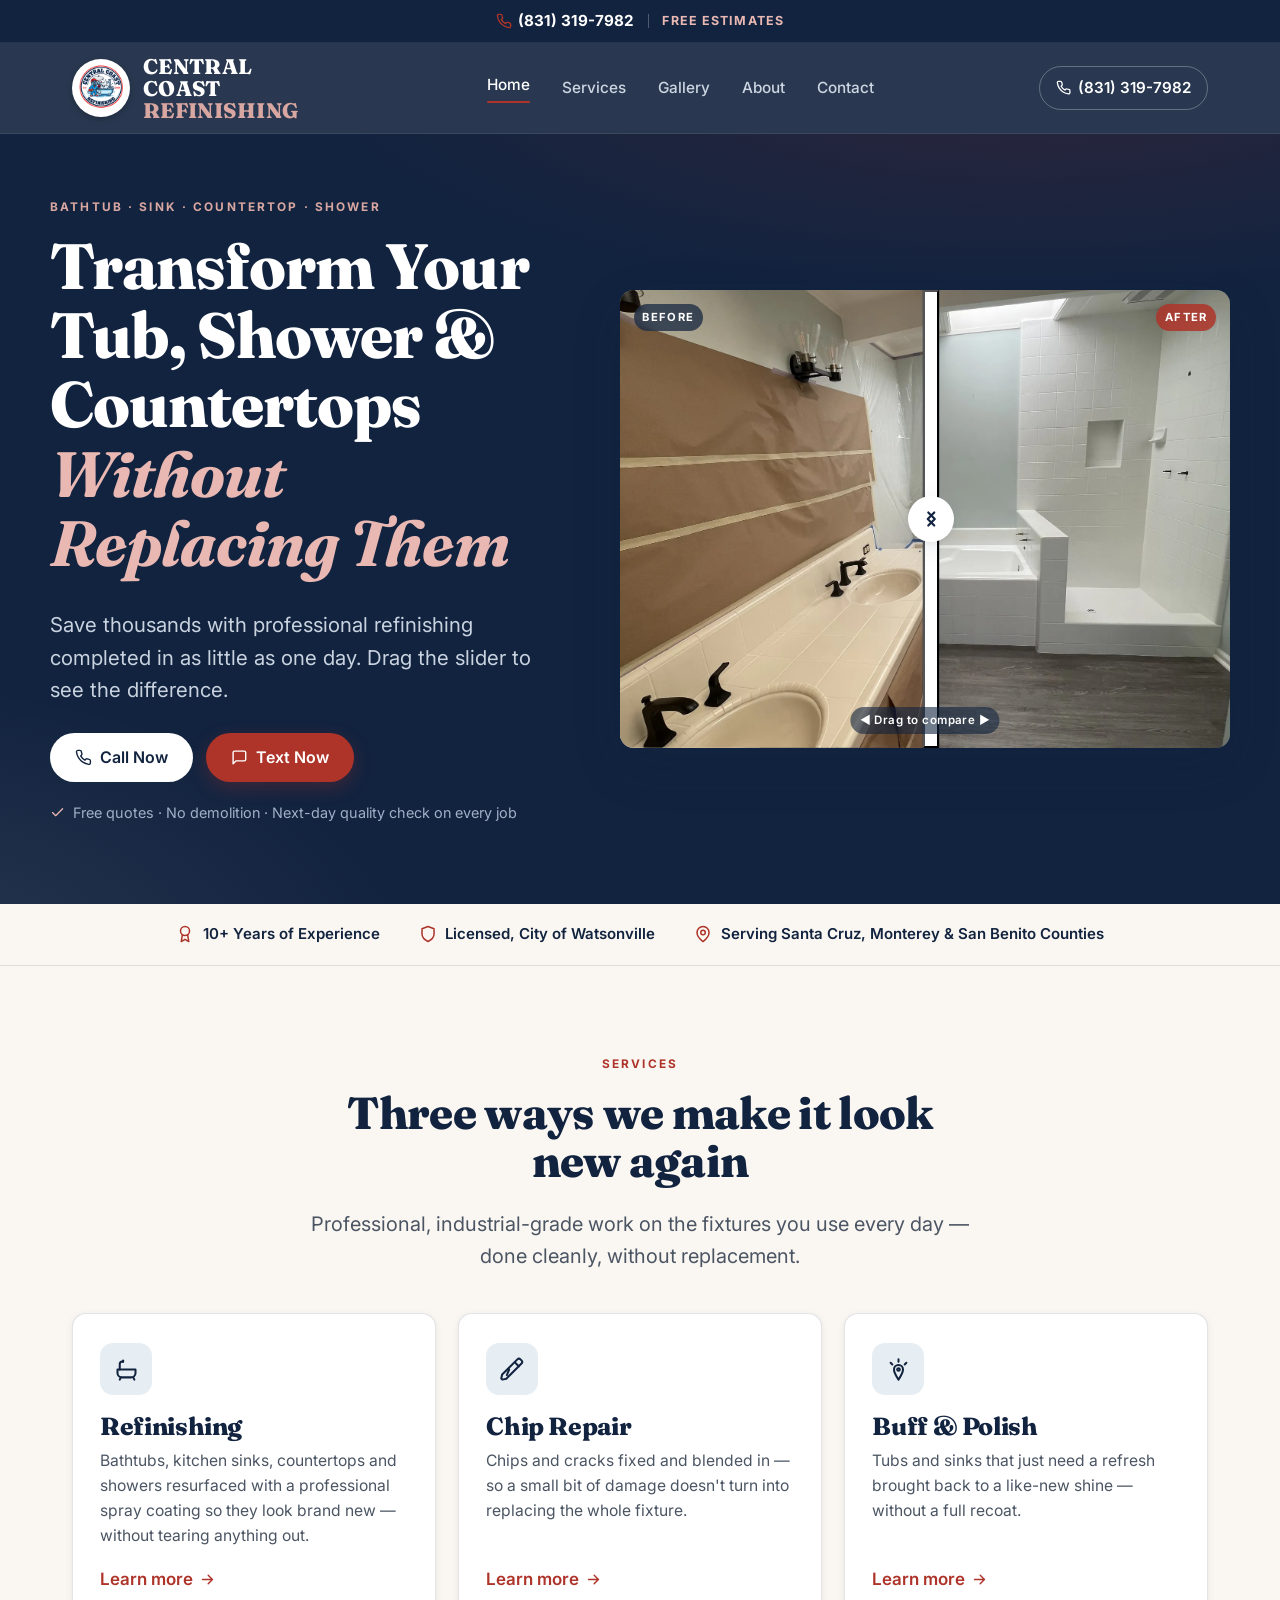
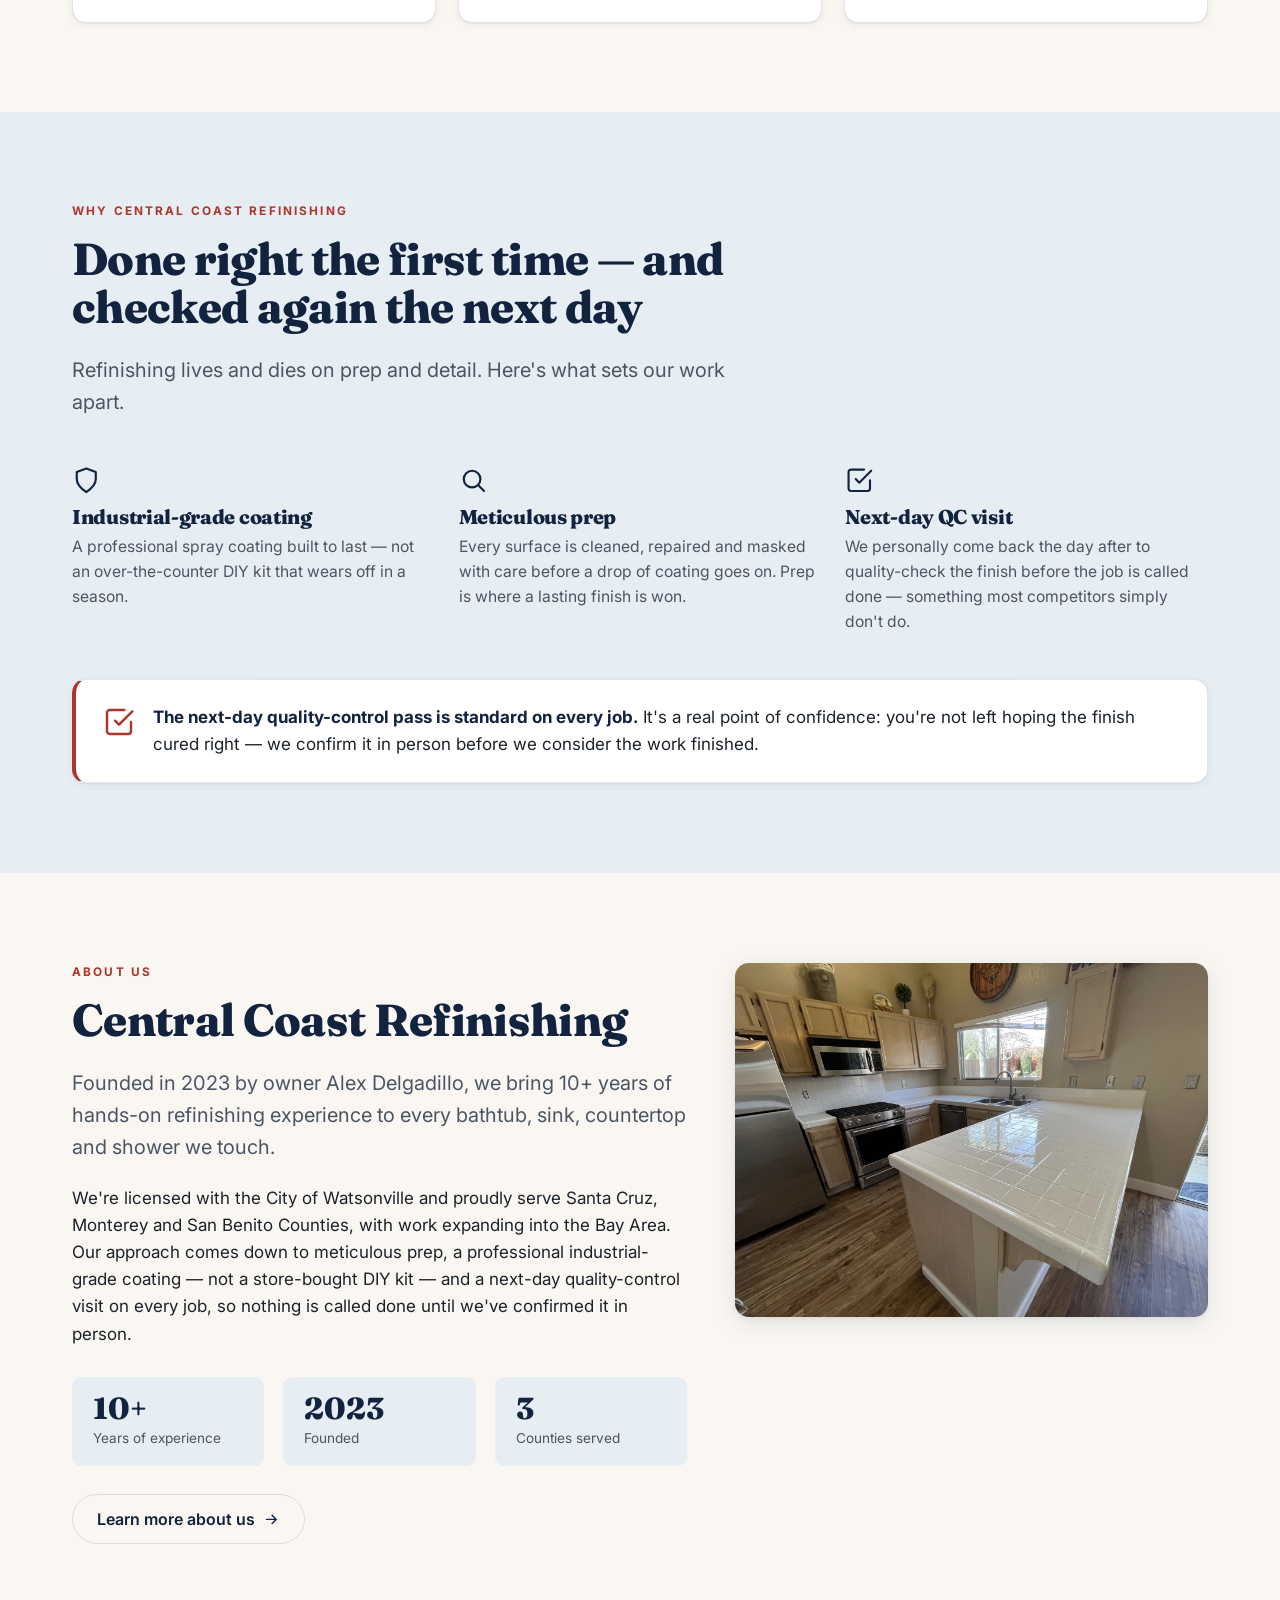
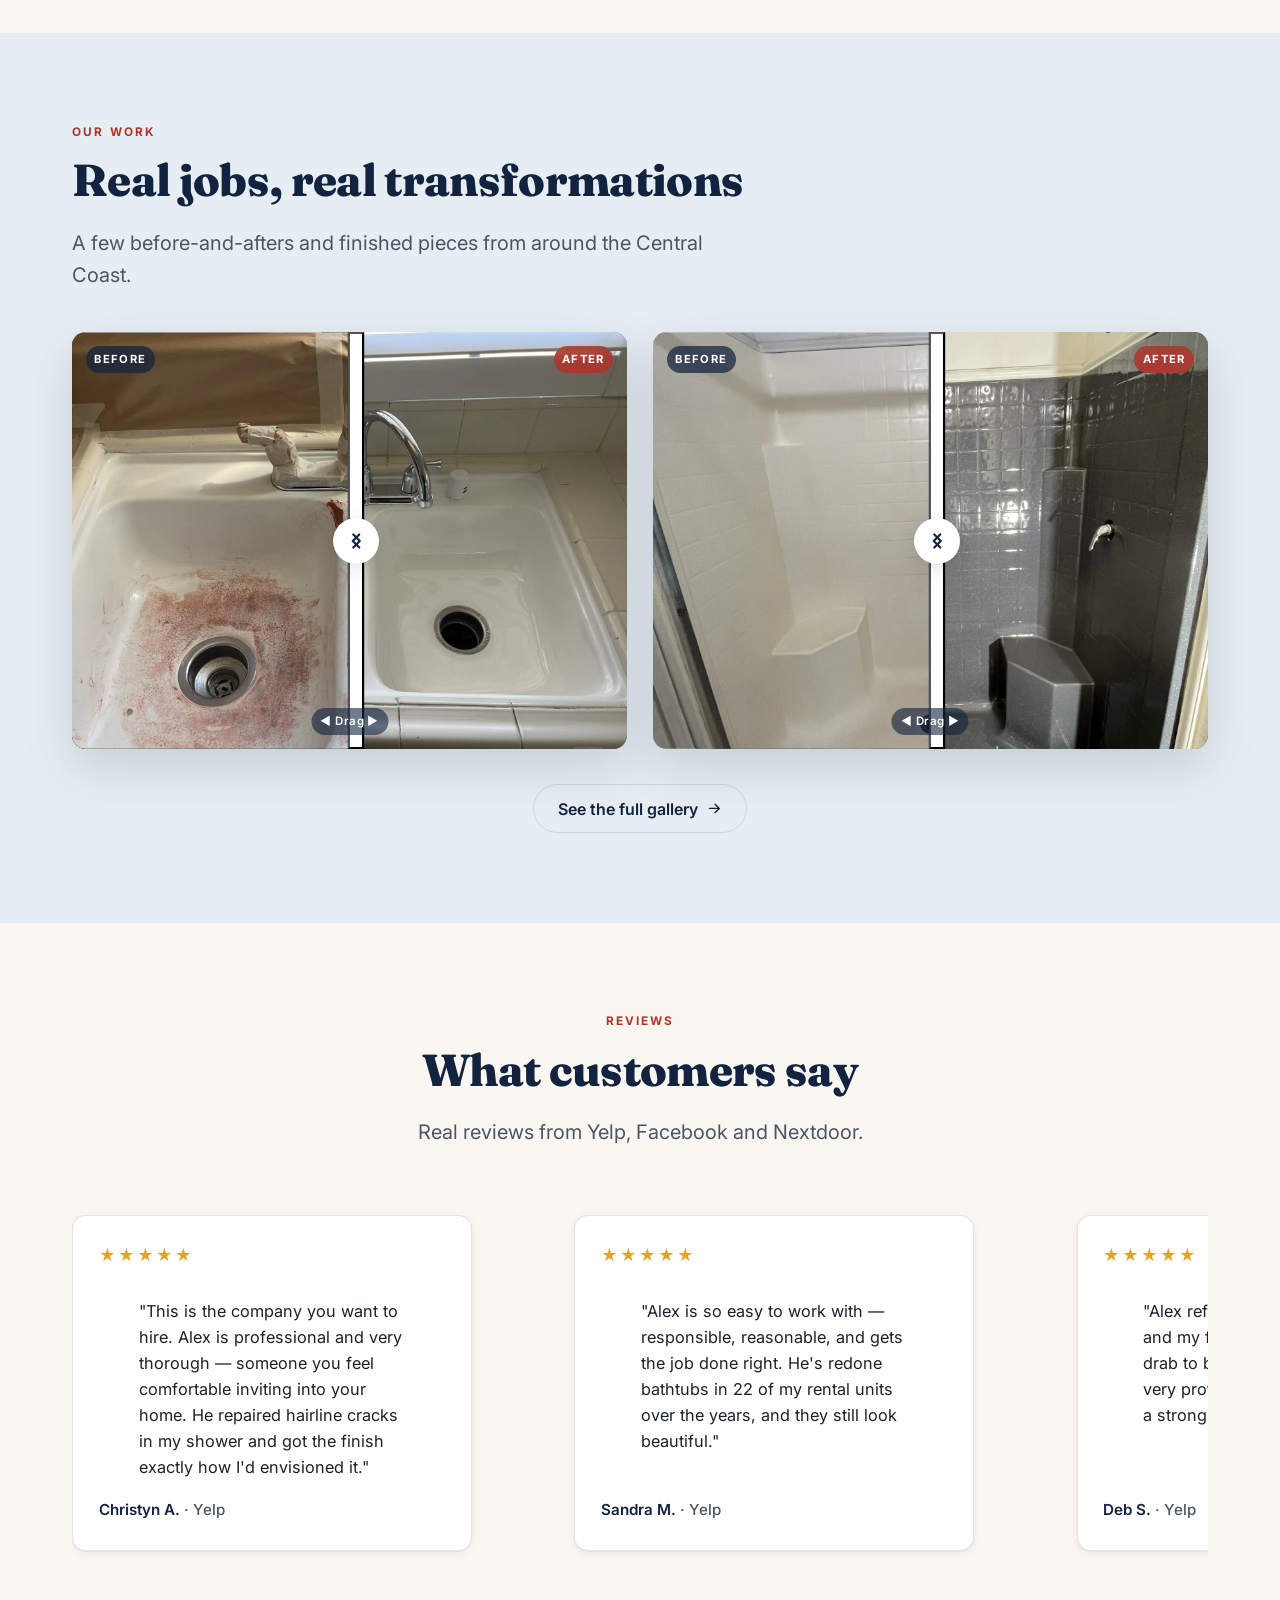
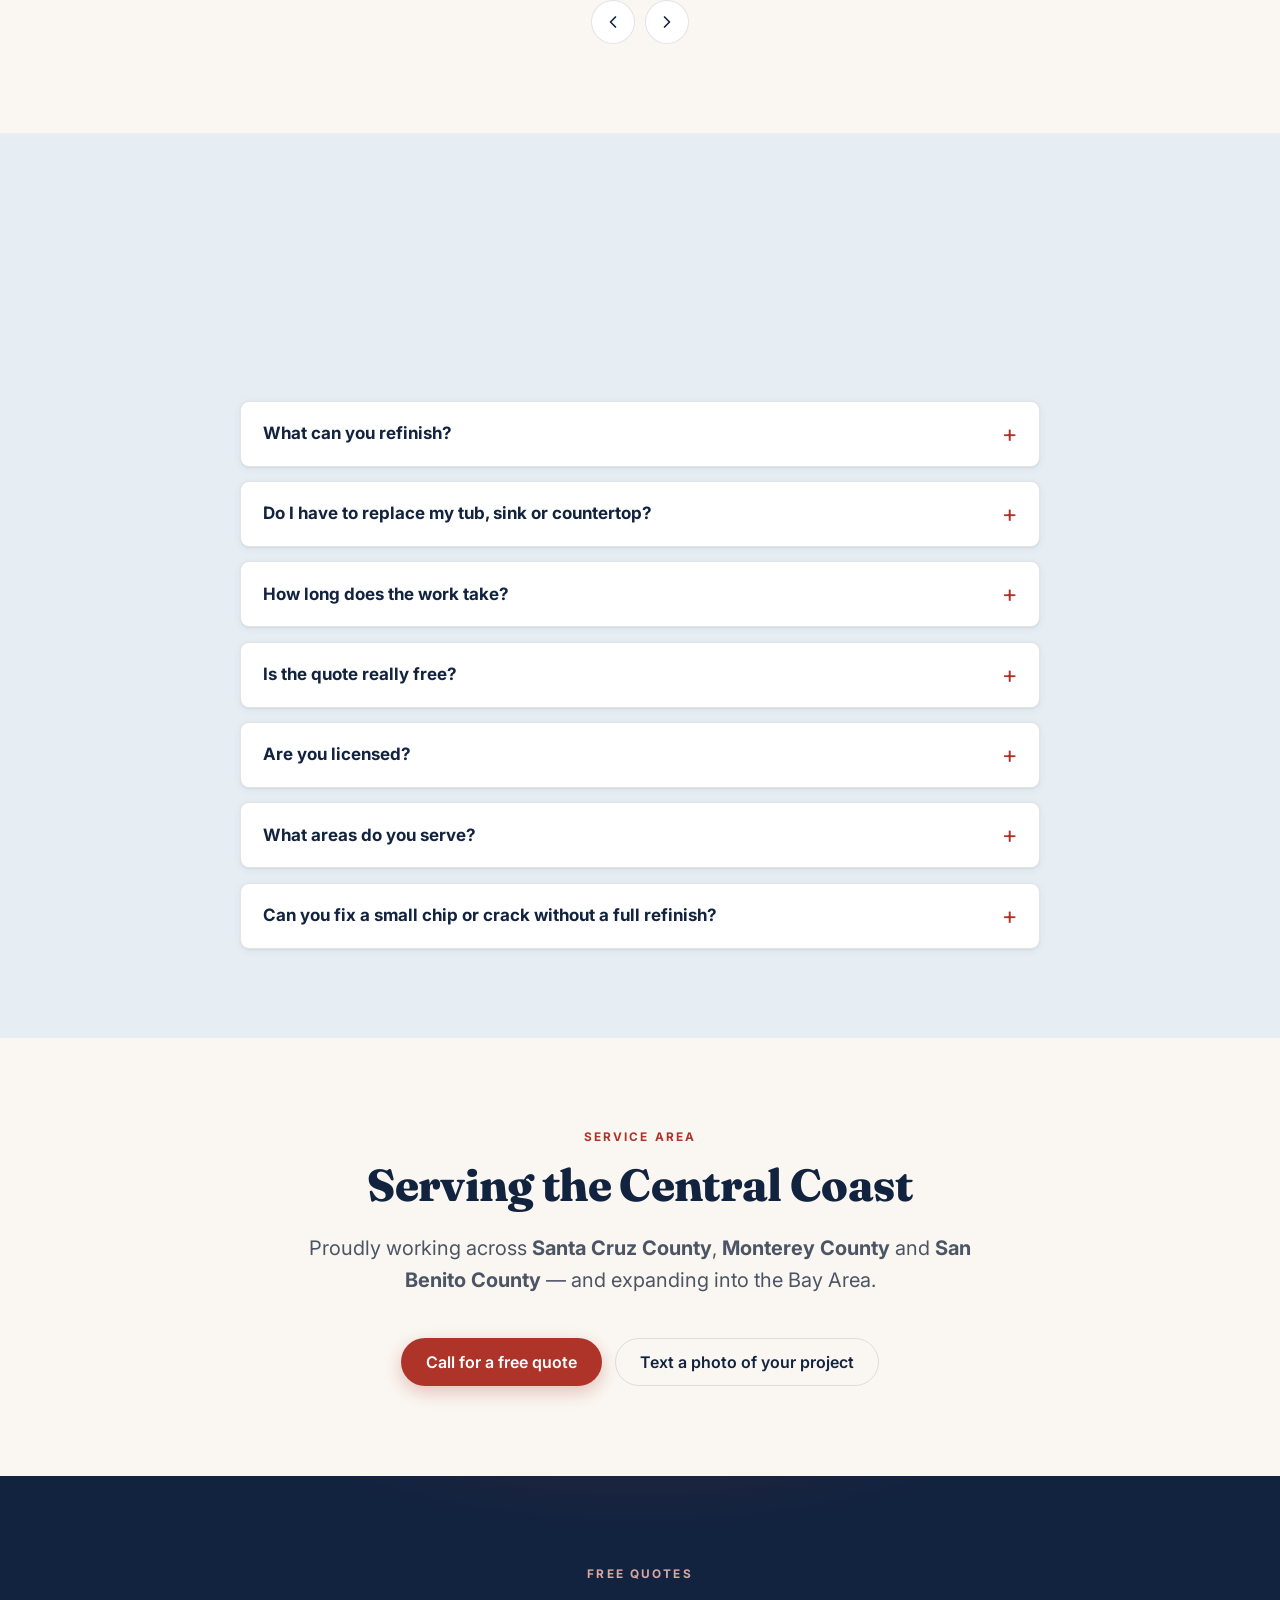
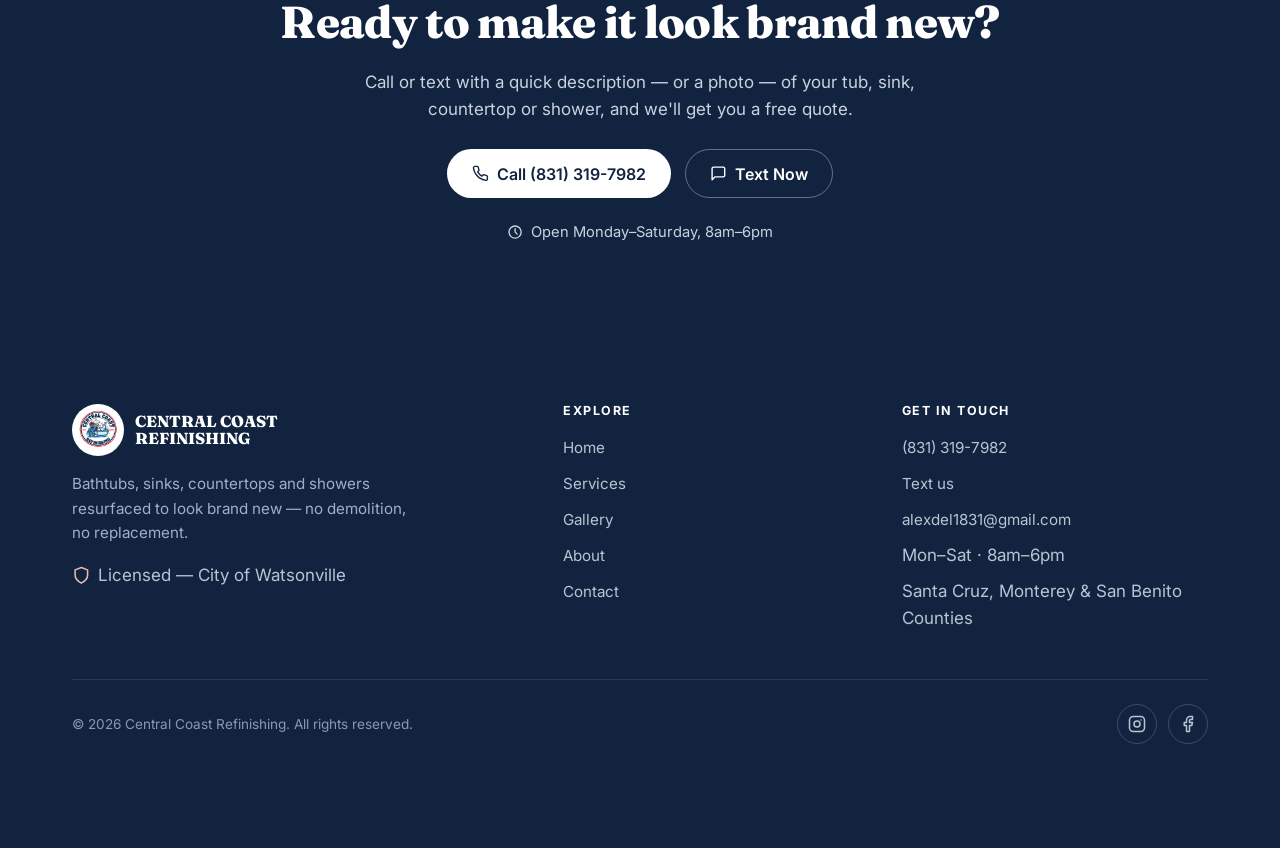
==== commit 6d49ec9e: "Add top phone/estimate bar and enlarge header logo & wordmark - New slim bar above the header on eve" ====
--- a/index.html
+++ b/index.html
@@ -21,7 +21,7 @@
 <link rel="preconnect" href="https://fonts.googleapis.com">
 <link rel="preconnect" href="https://fonts.gstatic.com" crossorigin>
 <link href="https://fonts.googleapis.com/css2?family=Fraunces:opsz,wght@9..144,600;9..144,700;9..144,800;9..144,900&family=Inter:wght@400;500;600;700&display=swap" rel="stylesheet">
-<link rel="stylesheet" href="css/style.css?v=4">
+<link rel="stylesheet" href="css/style.css?v=5">
 <noscript><style>.reveal{opacity:1;transform:none}</style></noscript>
 
 <script type="application/ld+json">
@@ -99,11 +99,23 @@
 </head>
 <body>
 
+<!-- ============ TOP BAR ============ -->
+<div class="topbar">
+  <div class="wrap topbar__inner">
+    <a class="topbar__phone" href="tel:+18313197982">
+      <svg viewBox="0 0 24 24" fill="none" stroke="currentColor" stroke-width="2" stroke-linecap="round" stroke-linejoin="round" aria-hidden="true"><path d="M22 16.92v3a2 2 0 0 1-2.18 2 19.79 19.79 0 0 1-8.63-3.07 19.5 19.5 0 0 1-6-6 19.79 19.79 0 0 1-3.07-8.67A2 2 0 0 1 4.11 2h3a2 2 0 0 1 2 1.72c.13.96.36 1.9.7 2.81a2 2 0 0 1-.45 2.11L8.09 9.91a16 16 0 0 0 6 6l1.27-1.27a2 2 0 0 1 2.11-.45c.9.34 1.85.57 2.81.7A2 2 0 0 1 22 16.92z"/></svg>
+      (831) 319-7982
+    </a>
+    <span class="topbar__divider" aria-hidden="true"></span>
+    <span class="topbar__estimate">Free Estimates</span>
+  </div>
+</div>
+
 <!-- ============ HEADER ============ -->
 <header class="header" id="site-header">
   <div class="wrap header__inner">
     <a class="brand" href="index.html" aria-label="Central Coast Refinishing home">
-      <picture><source srcset="images/logo/logo.webp" type="image/webp"><img class="brand__logo" src="images/logo/logo.png" alt="" width="46" height="46"></picture>
+      <picture><source srcset="images/logo/logo.webp" type="image/webp"><img class="brand__logo" src="images/logo/logo.png" alt="" width="58" height="58"></picture>
       <span class="brand__name">Central Coast <span>Refinishing</span></span>
     </a>
     <nav class="nav" aria-label="Primary">
--- a/css/style.css
+++ b/css/style.css
@@ -33,7 +33,7 @@
   --font-display: "Fraunces", Georgia, "Times New Roman", serif;
   --font-body: "Inter", -apple-system, BlinkMacSystemFont, "Segoe UI", Roboto, sans-serif;
 
-  --header-h: 78px;
+  --header-h: 90px;
   --ease: cubic-bezier(0.22, 0.61, 0.36, 1);
 }
 
@@ -177,6 +177,44 @@
 .header a:focus-visible { outline-color: #f0b8b2; }
 
 /* ==========================================================================
+   TOP BAR — phone number + free estimates, visible above the fold
+   ========================================================================== */
+.topbar { background: var(--navy); border-bottom: 1px solid rgba(255,255,255,0.08); }
+.topbar__inner {
+  display: flex;
+  align-items: center;
+  justify-content: center;
+  gap: 0.85rem;
+  flex-wrap: wrap;
+  padding: 0.55rem 22px;
+}
+.topbar__phone {
+  display: inline-flex;
+  align-items: center;
+  gap: 0.4rem;
+  color: #fff;
+  font-weight: 700;
+  font-size: 0.95rem;
+  white-space: nowrap;
+}
+.topbar__phone svg { width: 1.05em; height: 1.05em; color: var(--red); flex: none; }
+.topbar__phone:hover { color: #e9b8b2; text-decoration: none; }
+.topbar__divider { width: 1px; height: 14px; background: rgba(255,255,255,0.25); flex: none; }
+.topbar__estimate {
+  color: #e9b8b2;
+  font-weight: 700;
+  font-size: 0.78rem;
+  text-transform: uppercase;
+  letter-spacing: 0.09em;
+  white-space: nowrap;
+}
+@media (max-width: 480px) {
+  .topbar__inner { gap: 0.55rem; padding: 0.5rem 16px; }
+  .topbar__phone { font-size: 0.88rem; }
+  .topbar__estimate { font-size: 0.68rem; }
+}
+
+/* ==========================================================================
    HEADER
    ========================================================================== */
 .header {
@@ -198,12 +236,12 @@
   transition: height 0.25s var(--ease);
 }
 .header.scrolled { background: var(--navy); }
-.header.scrolled .header__inner { height: 62px; }
-
-.brand { display: flex; align-items: center; gap: 0.7rem; text-decoration: none; }
+.header.scrolled .header__inner { height: 72px; }
+
+.brand { display: flex; align-items: center; gap: 0.8rem; text-decoration: none; }
 .brand:hover { text-decoration: none; }
 .brand__logo {
-  width: 46px; height: 46px;
+  width: 58px; height: 58px;
   border-radius: 50%;
   flex: none;
   transition: width 0.25s var(--ease), height 0.25s var(--ease);
@@ -211,12 +249,12 @@
   padding: 2px;
   box-shadow: 0 2px 6px rgba(0,0,0,0.25);
 }
-.header.scrolled .brand__logo { width: 40px; height: 40px; }
+.header.scrolled .brand__logo { width: 46px; height: 46px; }
 .brand__name {
   font-family: var(--font-display);
   color: #fff;
   font-weight: 800;
-  font-size: 1.02rem;
+  font-size: 1.32rem;
   letter-spacing: 0.02em;
   line-height: 1.05;
   text-transform: uppercase;
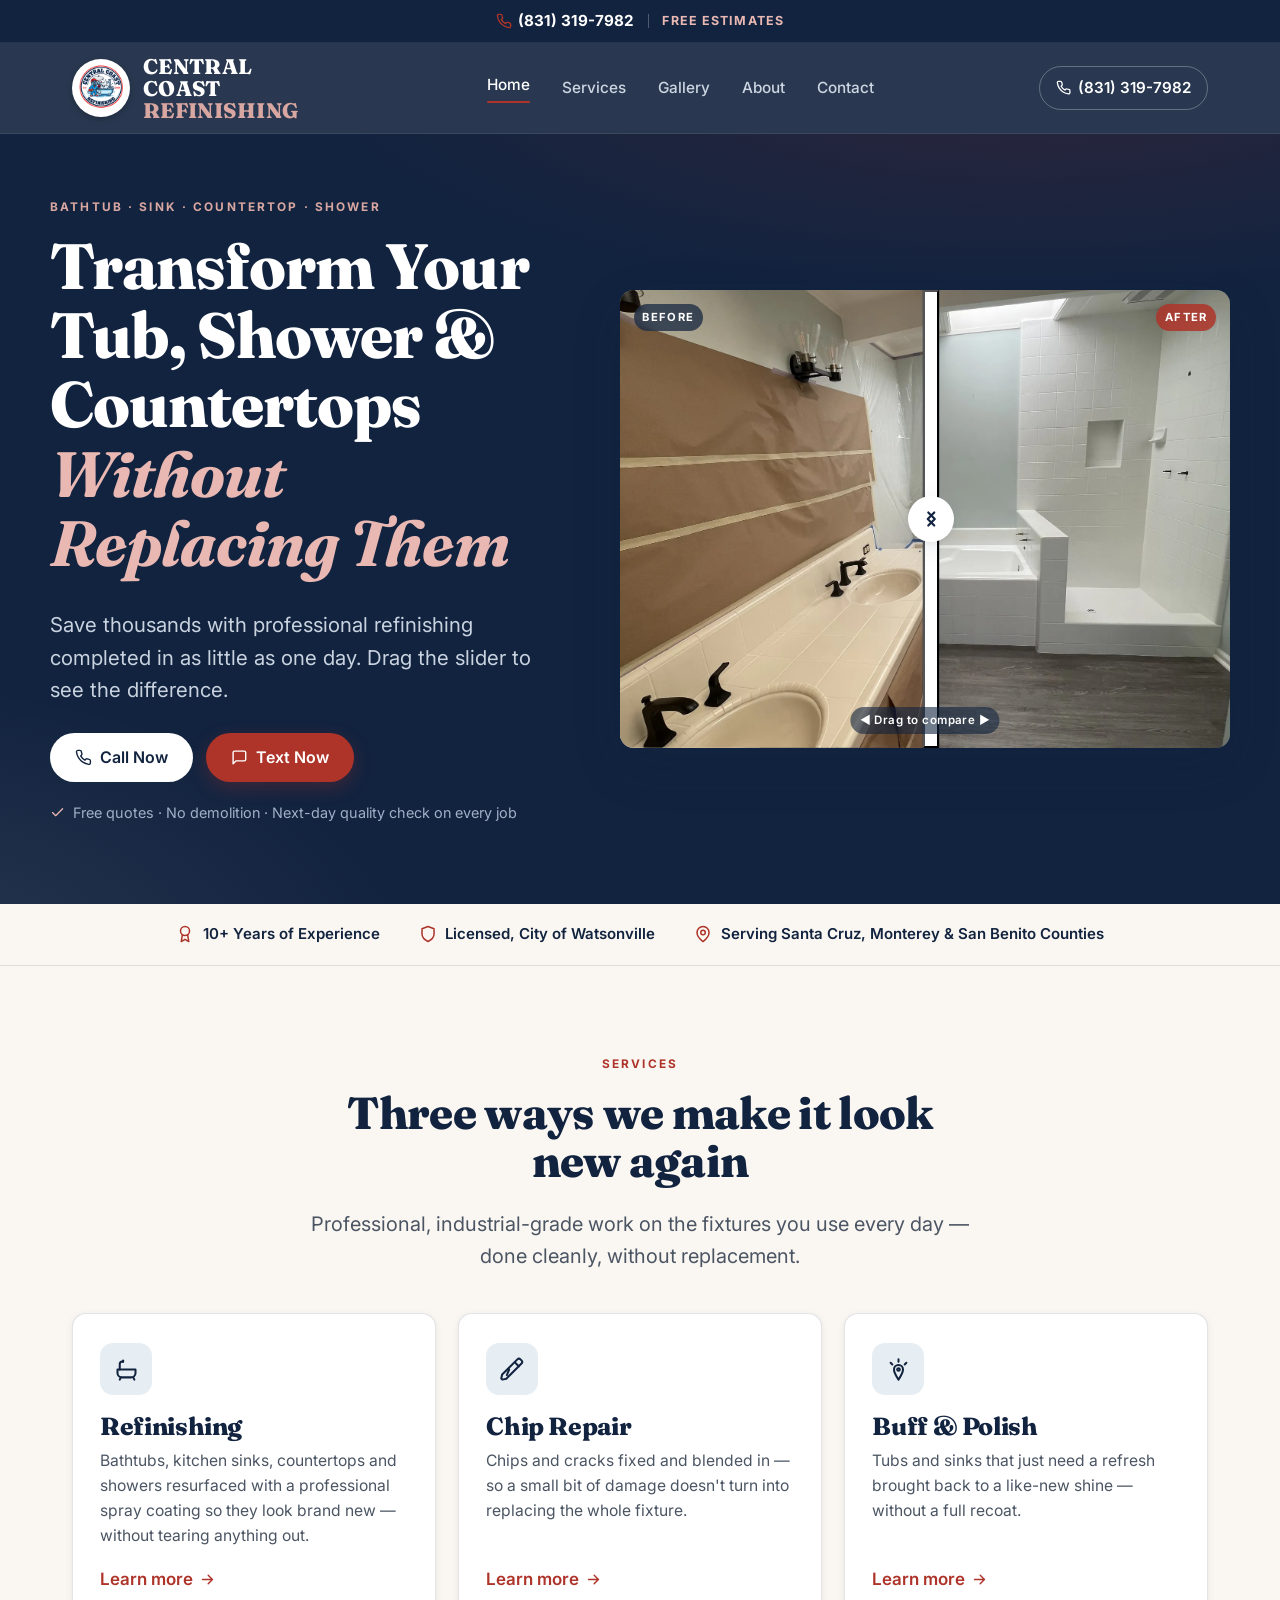
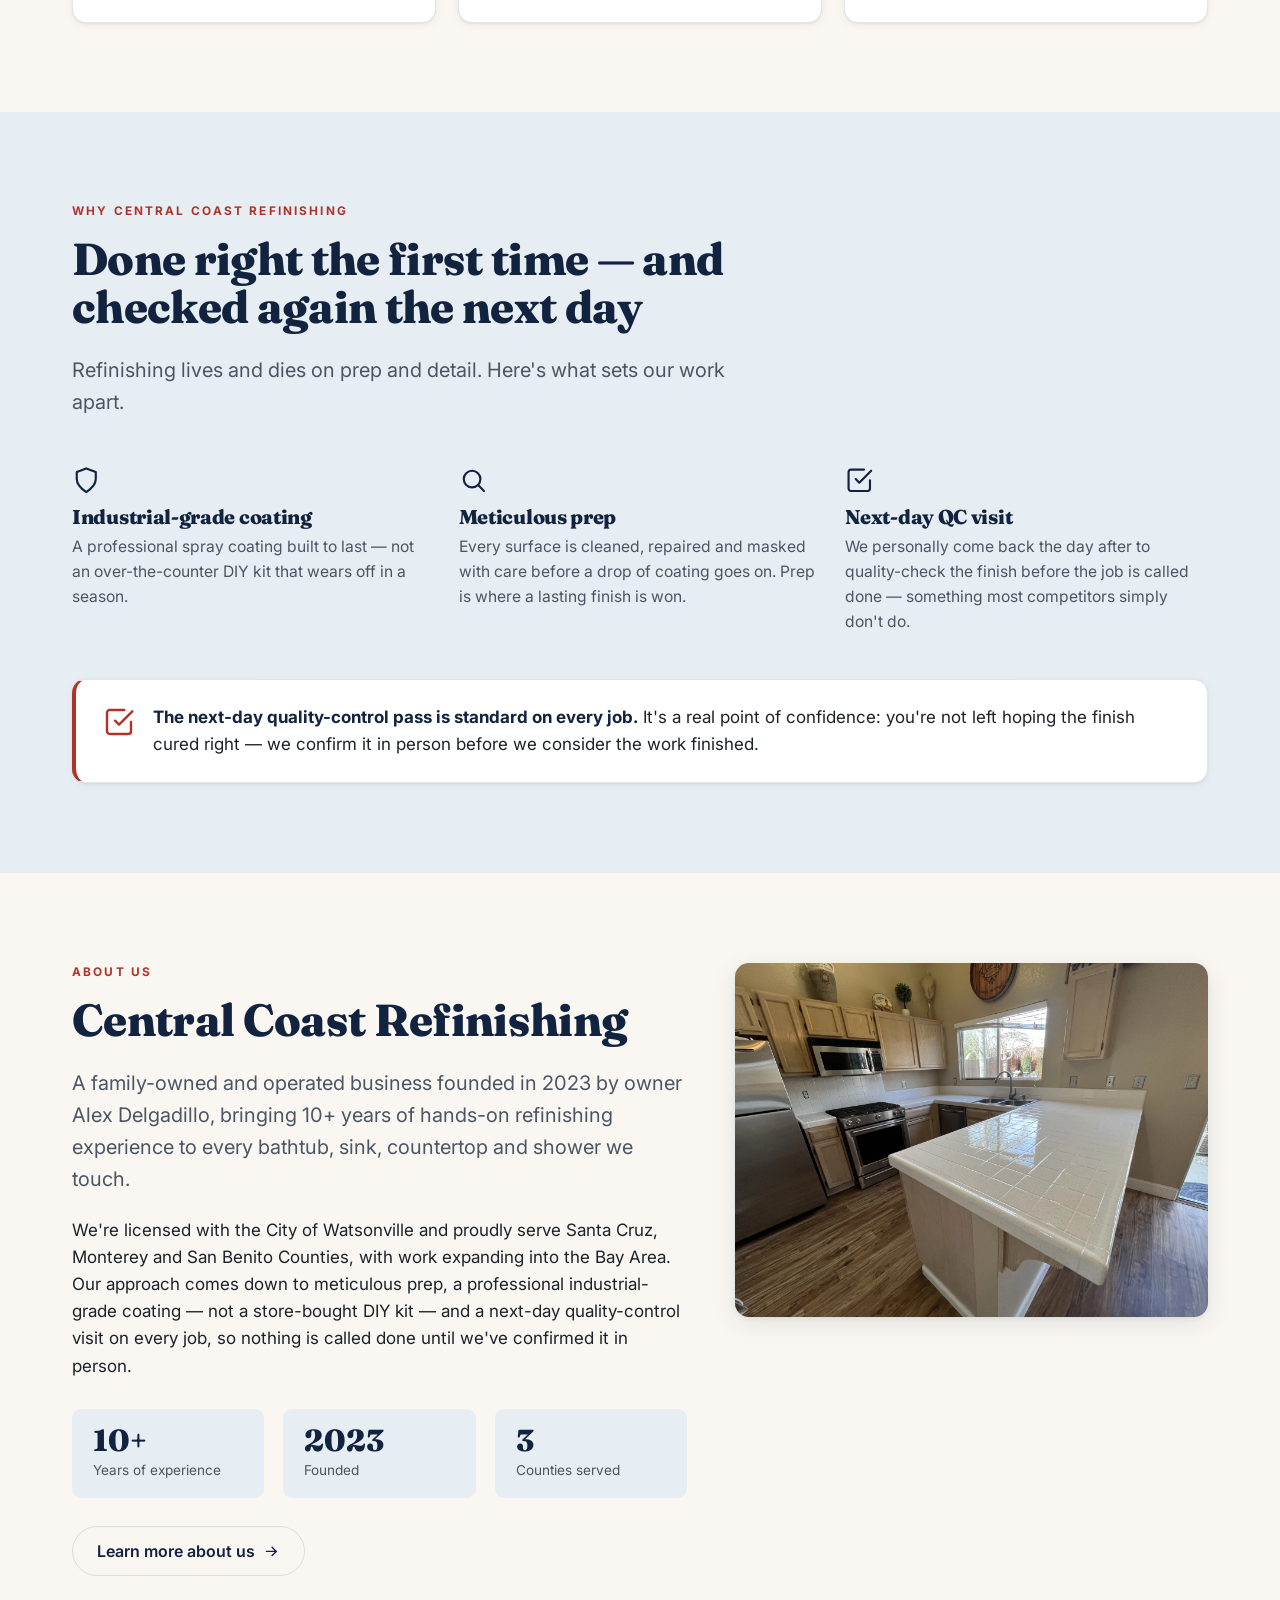
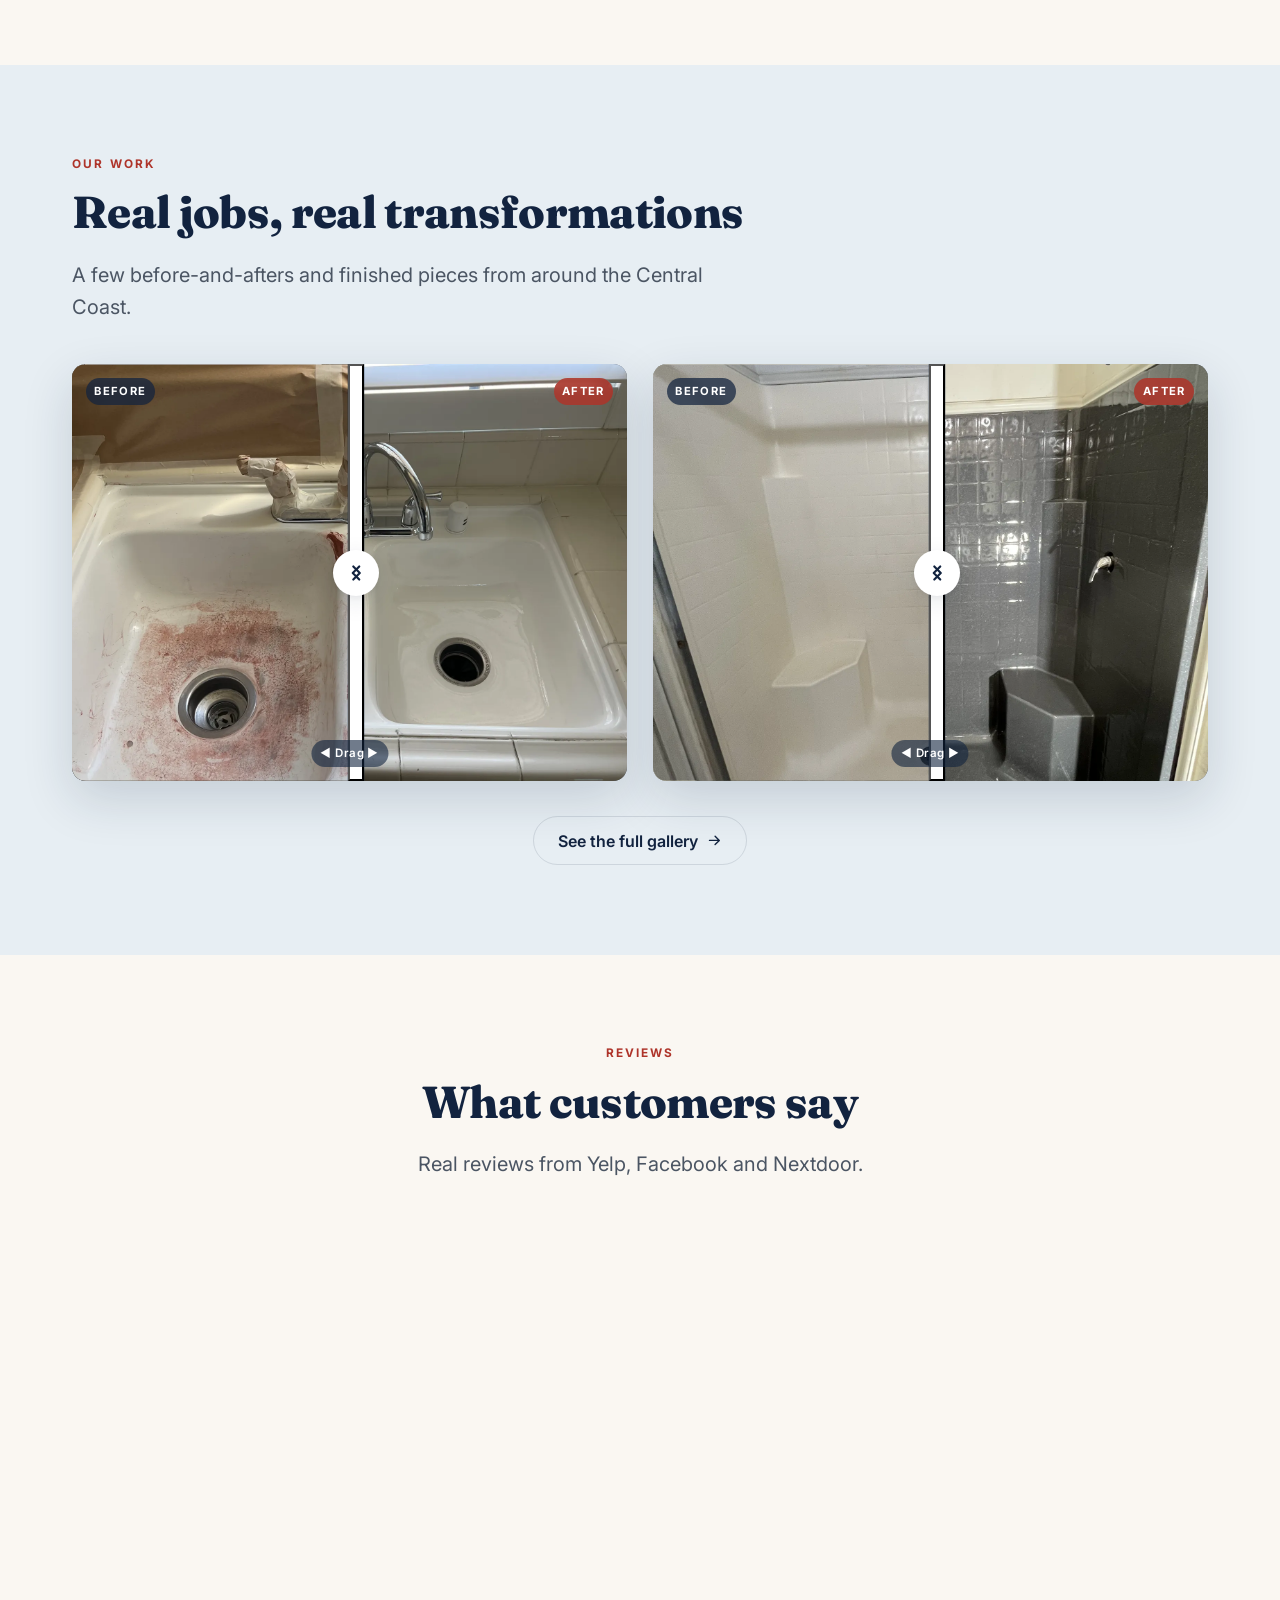
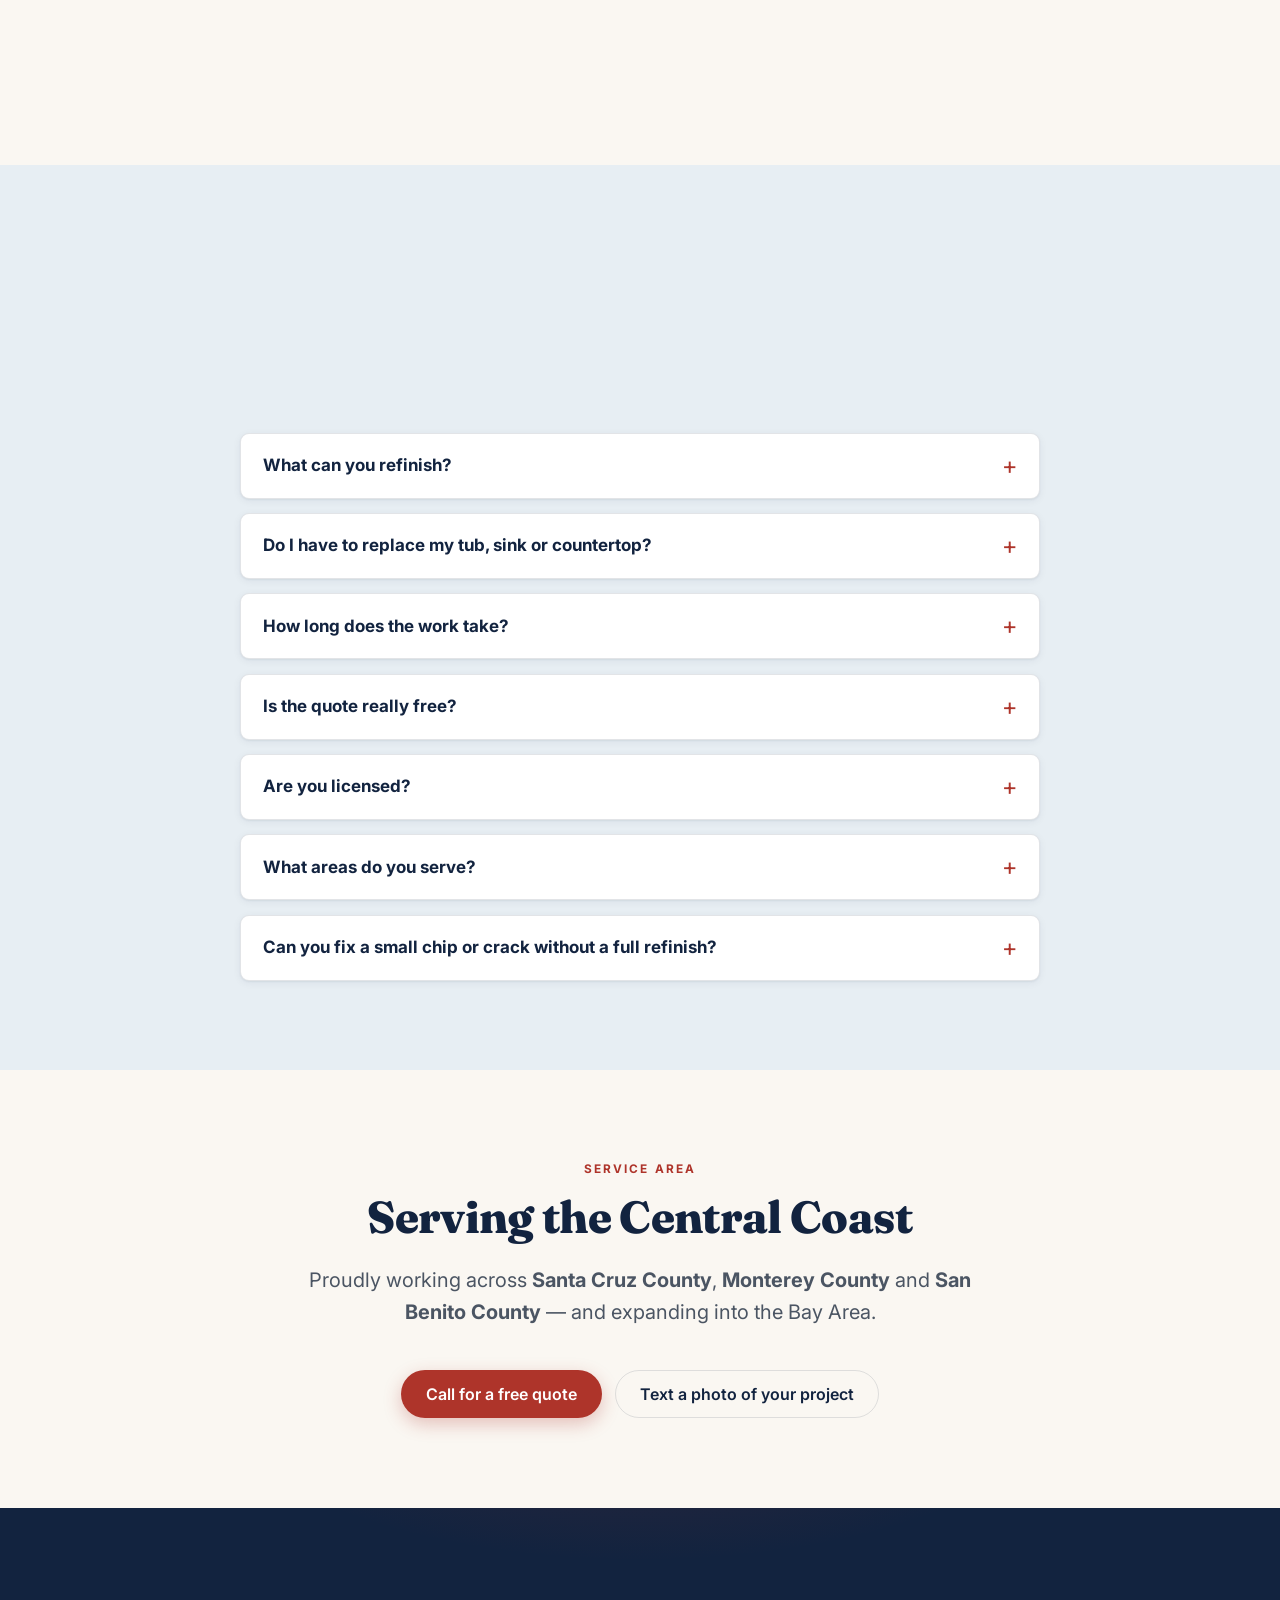
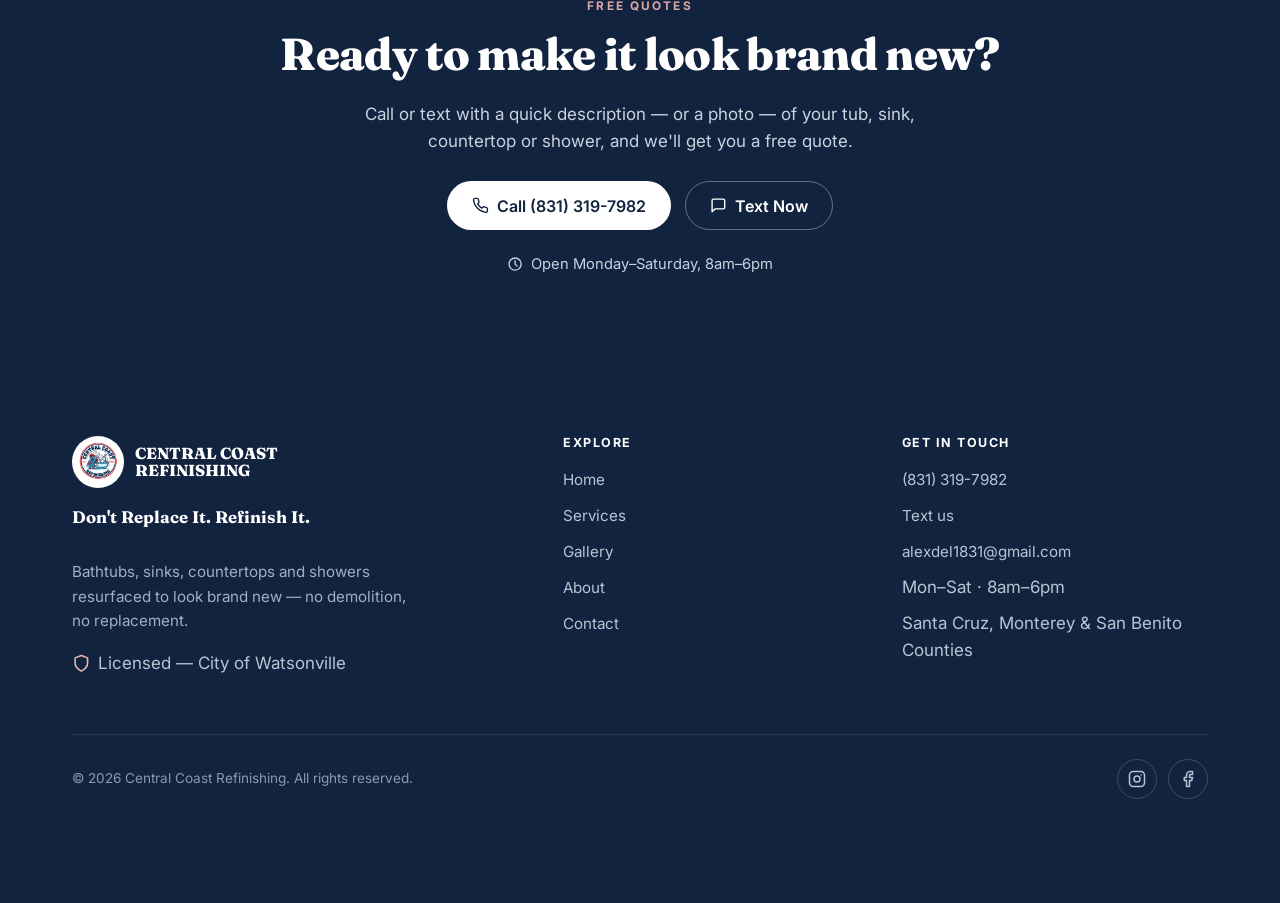
==== commit 4d5309e7: "Rewrite About page in Alex's own words, add company motto; fix invisible page-title bug - Replaced t" ====
--- a/index.html
+++ b/index.html
@@ -21,7 +21,7 @@
 <link rel="preconnect" href="https://fonts.googleapis.com">
 <link rel="preconnect" href="https://fonts.gstatic.com" crossorigin>
 <link href="https://fonts.googleapis.com/css2?family=Fraunces:opsz,wght@9..144,600;9..144,700;9..144,800;9..144,900&family=Inter:wght@400;500;600;700&display=swap" rel="stylesheet">
-<link rel="stylesheet" href="css/style.css?v=5">
+<link rel="stylesheet" href="css/style.css?v=7">
 <noscript><style>.reveal{opacity:1;transform:none}</style></noscript>
 
 <script type="application/ld+json">
@@ -263,7 +263,7 @@
     <div class="about-body reveal">
       <span class="eyebrow">About Us</span>
       <h2>Central Coast Refinishing</h2>
-      <p class="lead">Founded in 2023 by owner Alex Delgadillo, we bring 10+ years of hands-on refinishing experience to every bathtub, sink, countertop and shower we touch.</p>
+      <p class="lead">A family-owned and operated business founded in 2023 by owner Alex Delgadillo, bringing 10+ years of hands-on refinishing experience to every bathtub, sink, countertop and shower we touch.</p>
       <p>We're licensed with the City of Watsonville and proudly serve Santa Cruz, Monterey and San Benito Counties, with work expanding into the Bay Area. Our approach comes down to meticulous prep, a professional industrial-grade coating — not a store-bought DIY kit — and a next-day quality-control visit on every job, so nothing is called done until we've confirmed it in person.</p>
       <div class="stat-row">
         <div class="stat"><div class="stat__n">10+</div><div class="stat__l">Years of experience</div></div>
@@ -428,7 +428,7 @@
           <picture><source srcset="images/logo/logo.webp" type="image/webp"><img src="images/logo/logo.png" alt="Central Coast Refinishing logo" width="52" height="52"></picture>
           <span>Central Coast Refinishing</span>
         </div>
-        <p class="footer__tag">Bathtubs, sinks, countertops and showers resurfaced to look brand new — no demolition, no replacement.</p>
+        <p class="footer__tag"><strong>Don't Replace It. Refinish It.</strong><br>Bathtubs, sinks, countertops and showers resurfaced to look brand new — no demolition, no replacement.</p>
         <p class="footer__license"><svg viewBox="0 0 24 24" fill="none" stroke="currentColor" stroke-width="2" stroke-linecap="round" stroke-linejoin="round" aria-hidden="true"><path d="M12 22s8-4 8-10V5l-8-3-8 3v7c0 6 8 10 8 10z"/></svg> Licensed — City of Watsonville</p>
       </div>
       <div>
--- a/css/style.css
+++ b/css/style.css
@@ -94,6 +94,7 @@
 .section { padding: clamp(3.4rem, 7vw, 6rem) 0; }
 .section--gloss { background: var(--gloss); }
 .section--navy { background: var(--navy); color: #dfe6ef; }
+.section--navy h1,
 .section--navy h2,
 .section--navy h3 { color: #fff; }
 
@@ -809,6 +810,15 @@
 .stat__n { font-family: var(--font-display); font-weight: 800; color: var(--navy); font-size: 1.9rem; line-height: 1; }
 .stat__l { font-size: 0.85rem; color: var(--steel); margin-top: 0.3rem; }
 
+.about-tagline {
+  font-family: var(--font-display);
+  font-weight: 700;
+  font-size: clamp(1.15rem, 2.4vw, 1.5rem);
+  color: #fff;
+  margin-top: 0.7rem;
+}
+.about-tagline em { font-style: italic; color: #e9b8b2; }
+
 /* ==========================================================================
    FOOTER
    ========================================================================== */
@@ -826,6 +836,7 @@
   font-size: 1rem; line-height: 1.1; max-width: 14ch;
 }
 .footer__tag { color: #9fb0c6; font-size: 0.95rem; max-width: 34ch; }
+.footer__tag strong { display: block; color: #fff; font-family: var(--font-display); font-size: 1.05rem; margin-bottom: 0.3rem; }
 .footer h4 {
   color: #fff; font-family: var(--font-body); text-transform: uppercase;
   letter-spacing: 0.12em; font-size: 0.78rem; margin: 0 0 1rem; font-weight: 700;
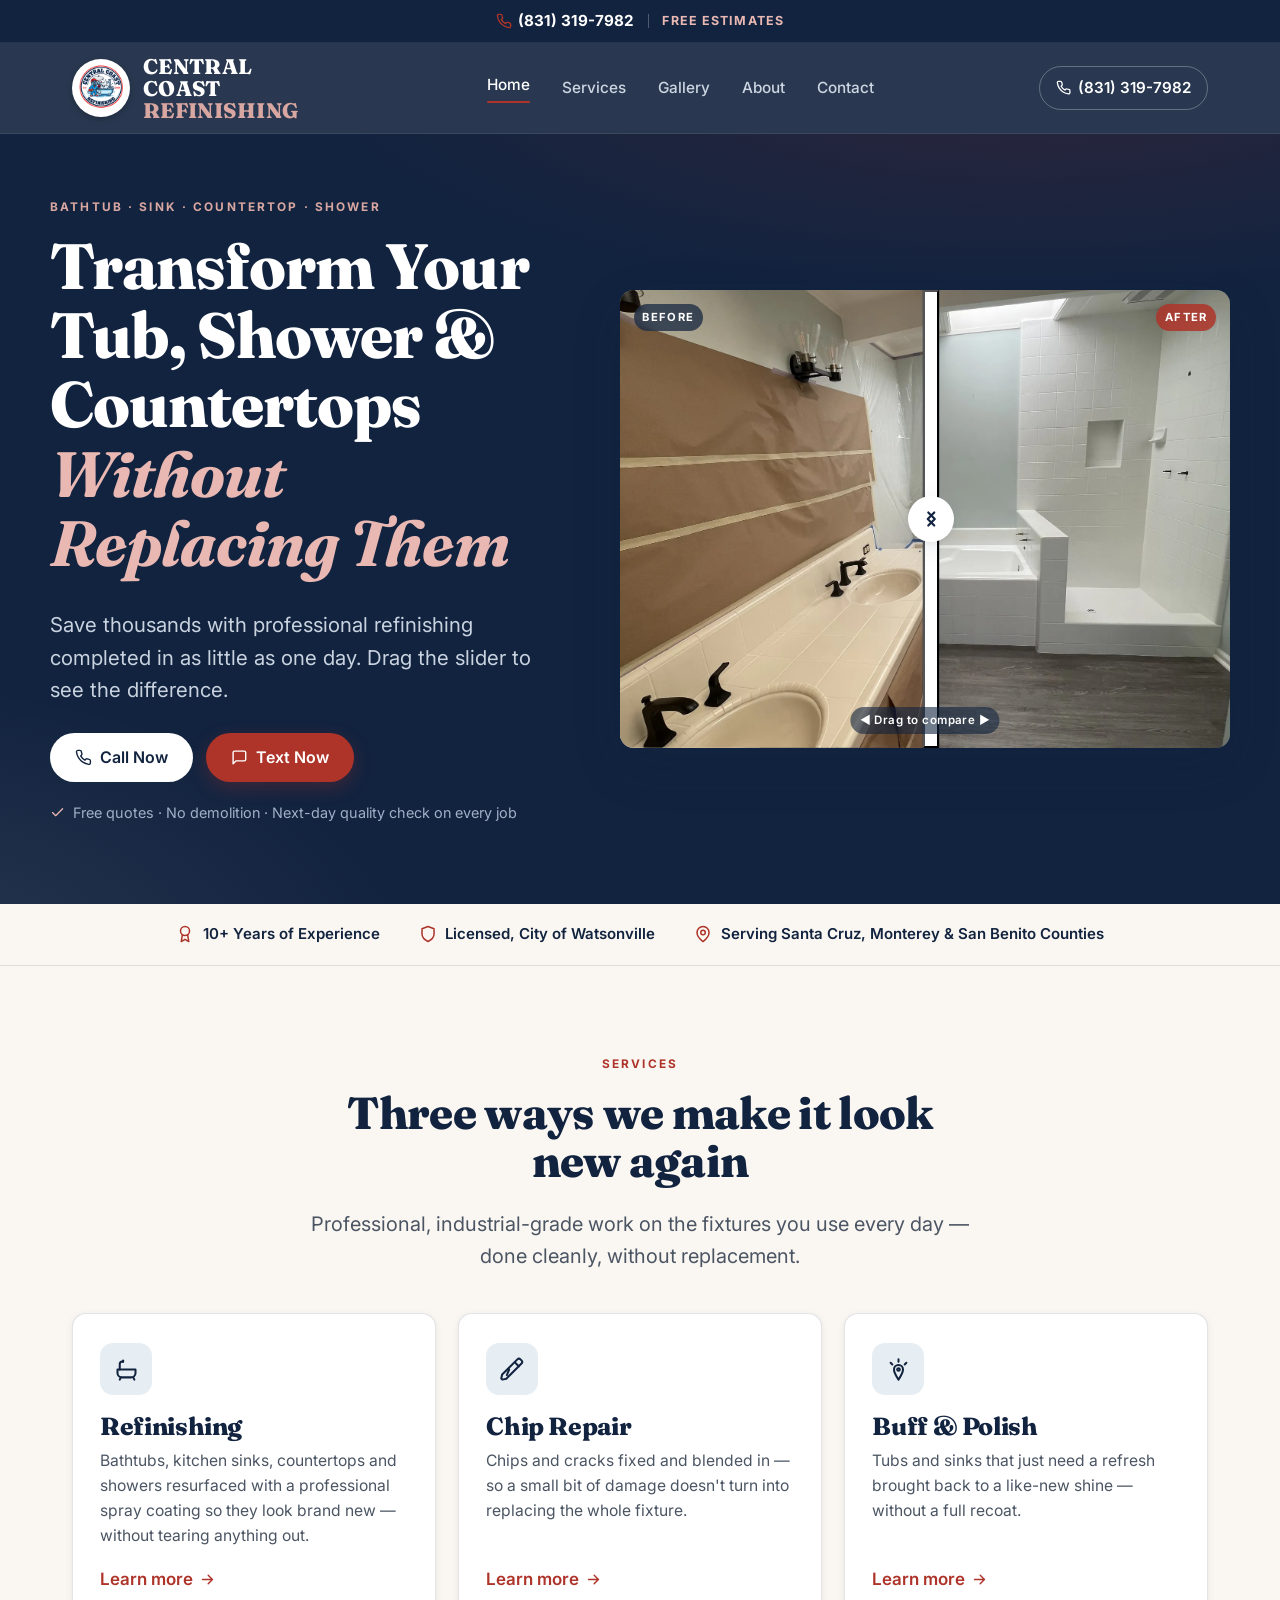
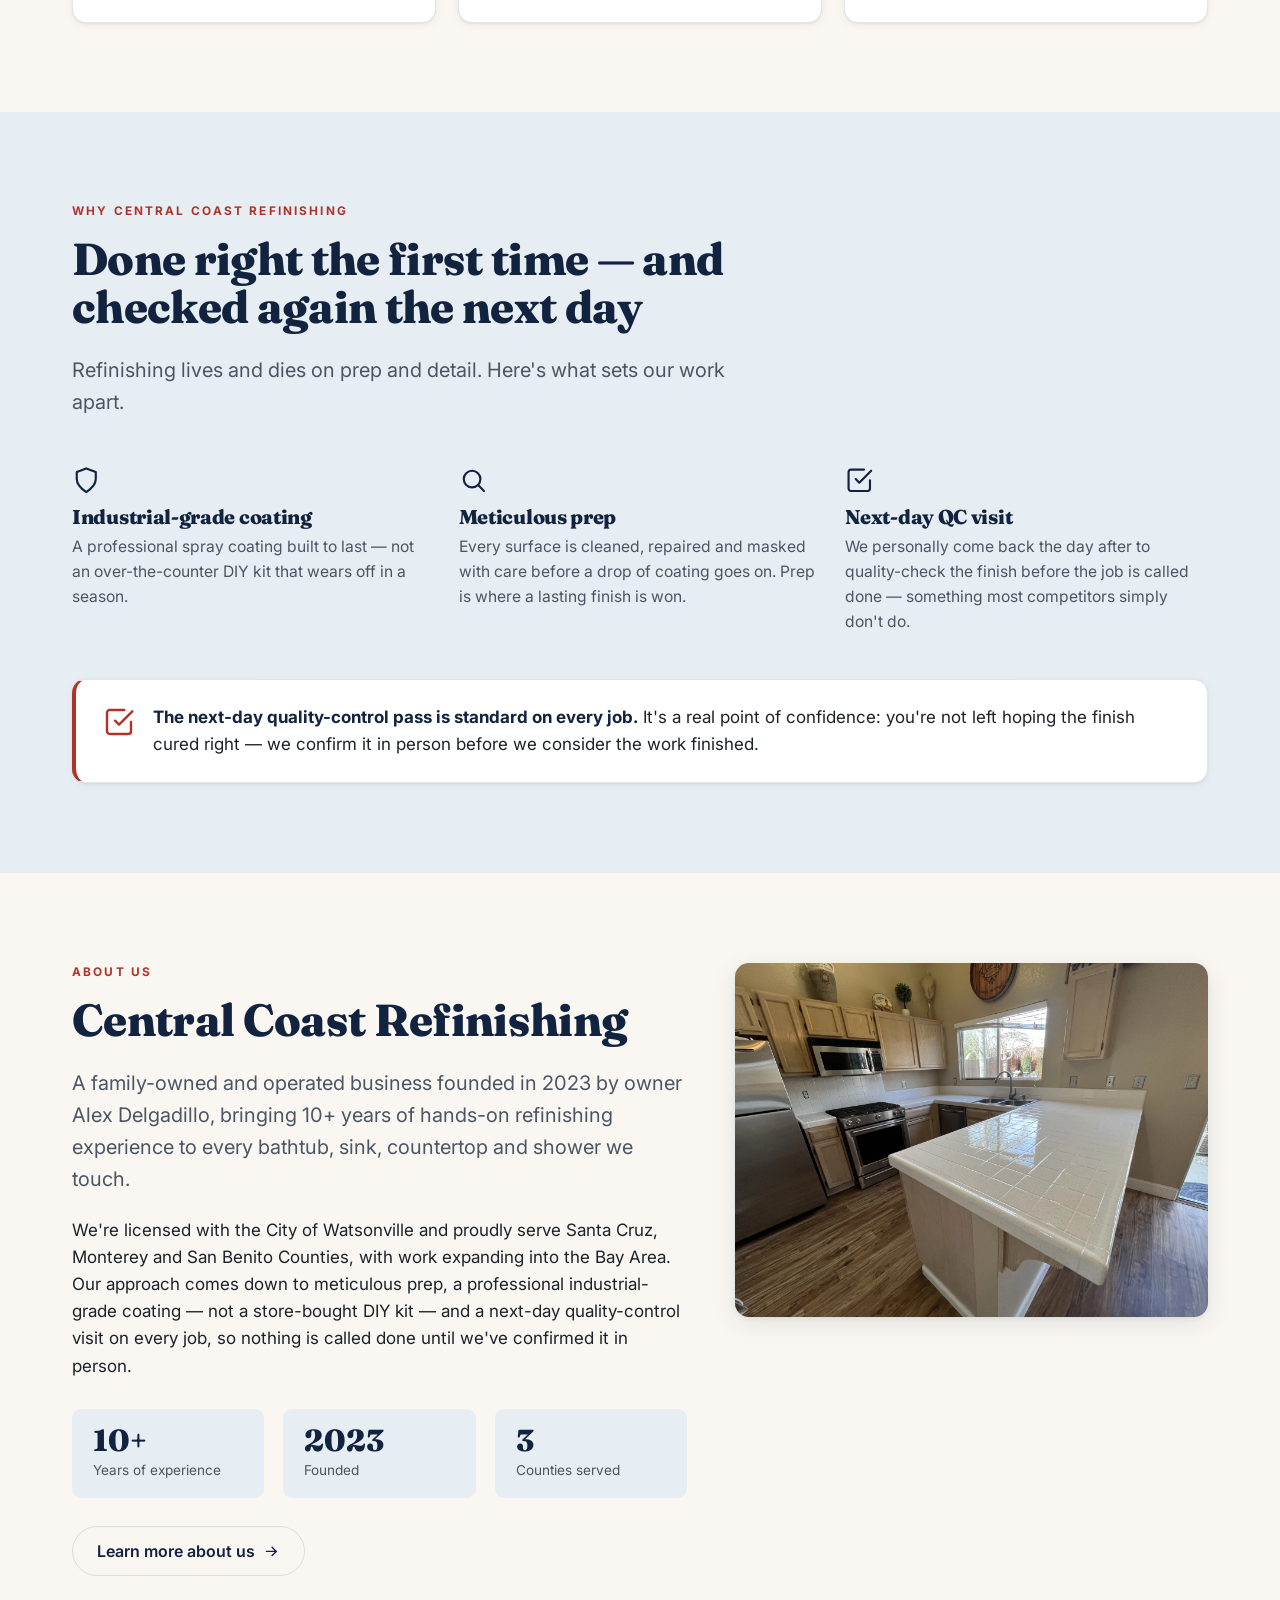
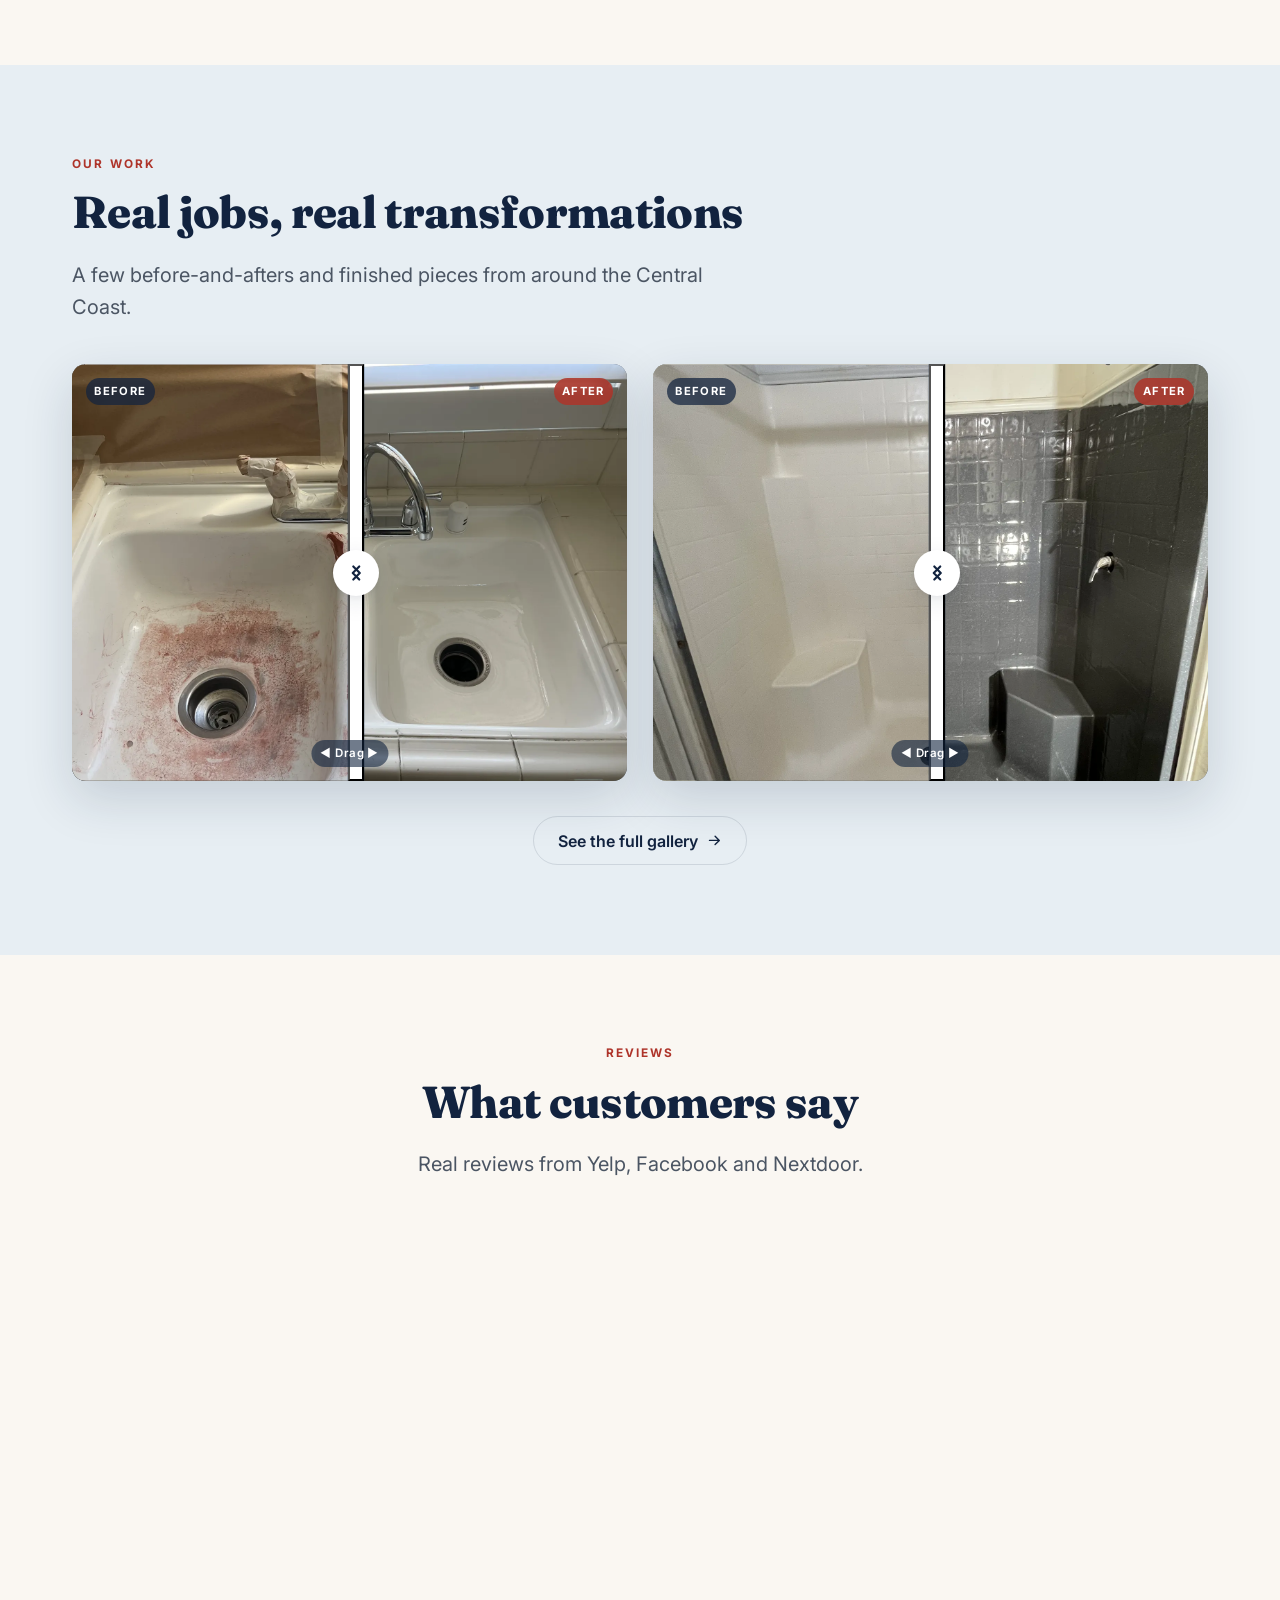
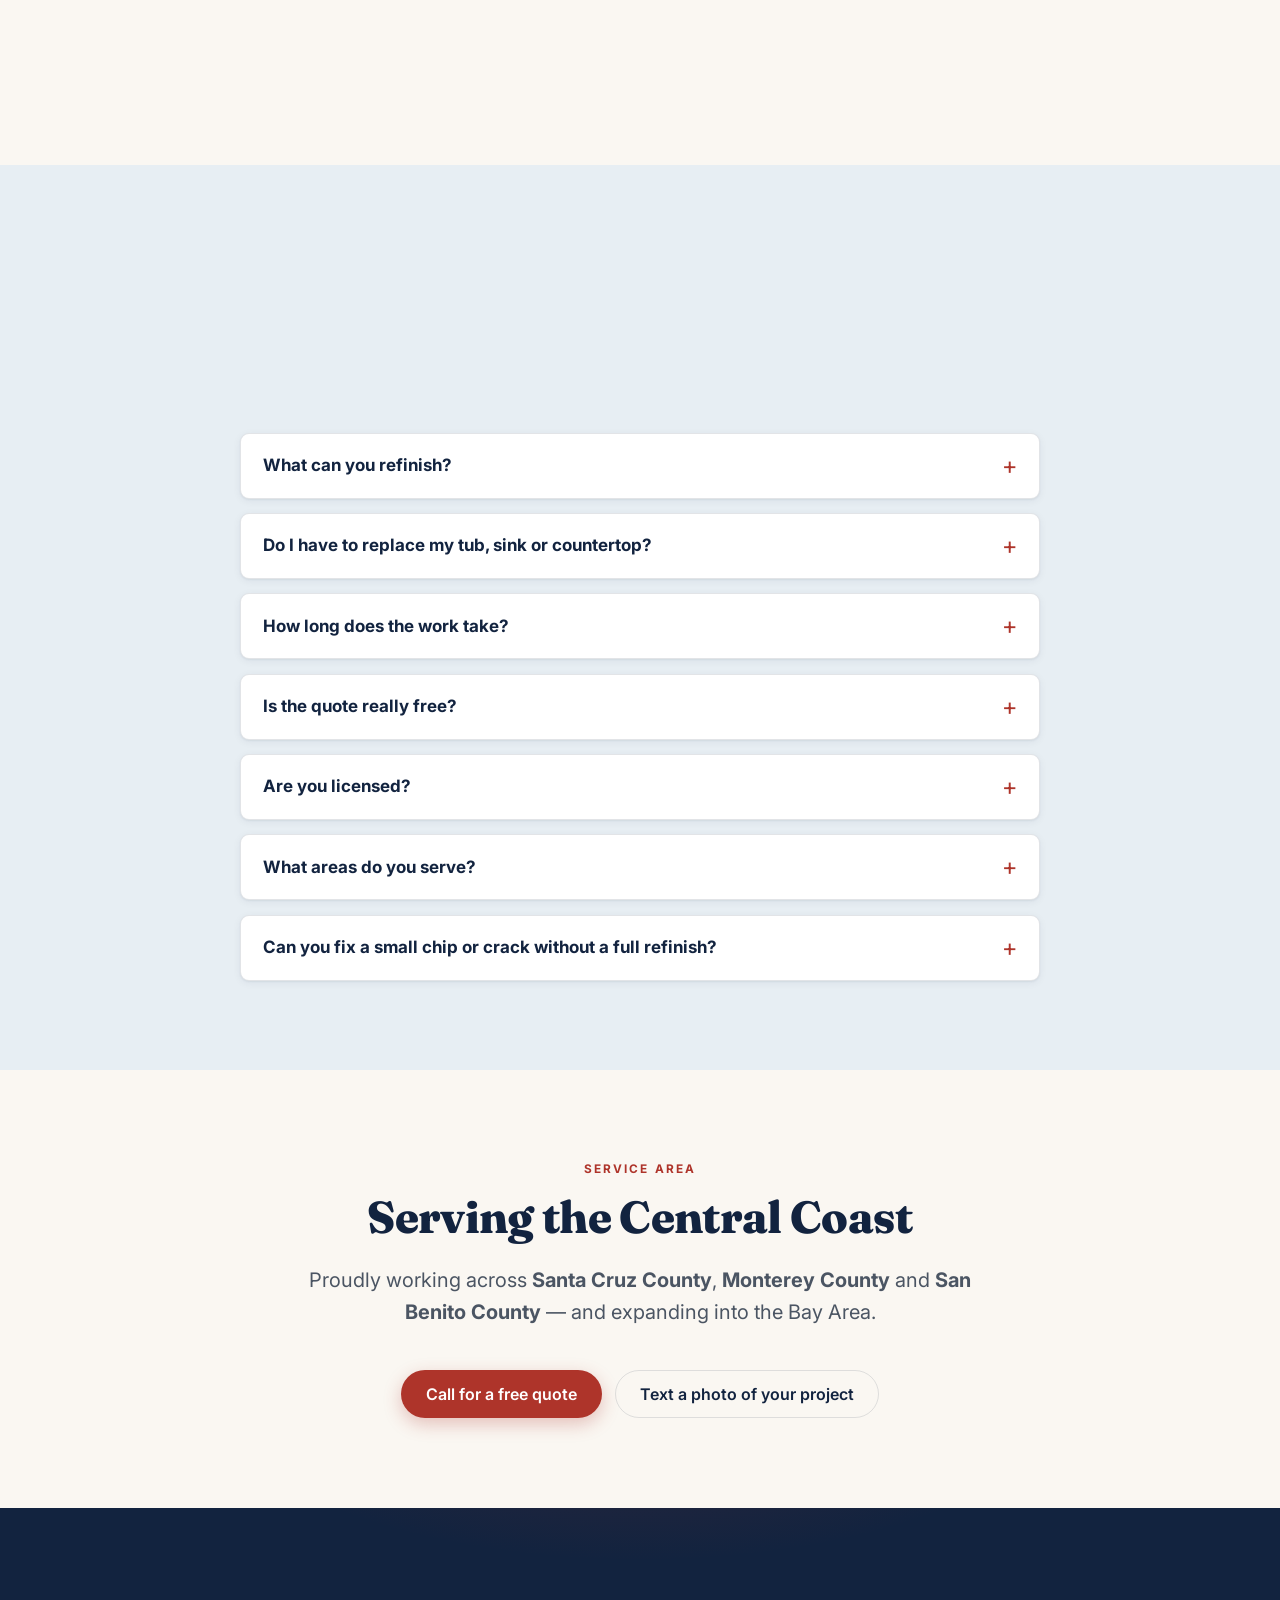
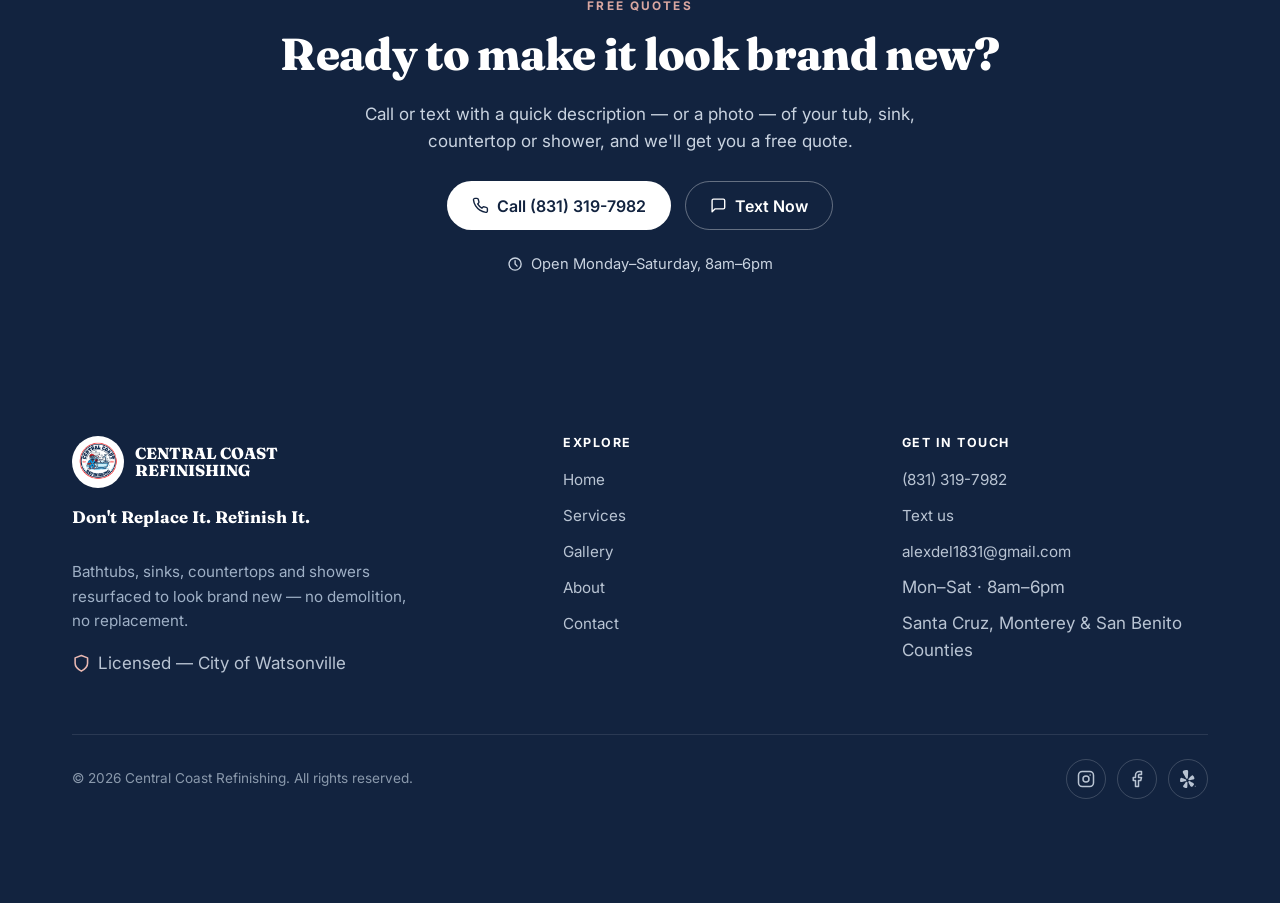
==== commit 27f195e7: "Add Yelp to social links (footer icons, contact page, JSON-LD) - Added a Yelp icon next to Instagram" ====
--- a/index.html
+++ b/index.html
@@ -49,7 +49,8 @@
   }],
   "sameAs": [
     "https://www.instagram.com/centralcoast_refinishing/",
-    "https://www.facebook.com/profile.php?id=61558514482755"
+    "https://www.facebook.com/profile.php?id=61558514482755",
+    "https://yelp.to/YThw_GFJgo"
   ]
 }
 </script>
@@ -457,6 +458,7 @@
       <span class="footer__social">
         <a href="https://www.instagram.com/centralcoast_refinishing/" target="_blank" rel="noopener" aria-label="Instagram"><svg viewBox="0 0 24 24" fill="none" stroke="currentColor" stroke-width="2" stroke-linecap="round" stroke-linejoin="round" aria-hidden="true"><rect x="2" y="2" width="20" height="20" rx="5"/><circle cx="12" cy="12" r="4"/><circle cx="17.5" cy="6.5" r="1" fill="currentColor" stroke="none"/></svg></a>
         <a href="https://www.facebook.com/profile.php?id=61558514482755" target="_blank" rel="noopener" aria-label="Facebook"><svg viewBox="0 0 24 24" fill="none" stroke="currentColor" stroke-width="2" stroke-linecap="round" stroke-linejoin="round" aria-hidden="true"><path d="M18 2h-3a5 5 0 0 0-5 5v3H7v4h3v8h4v-8h3l1-4h-4V7a1 1 0 0 1 1-1h3z"/></svg></a>
+        <a href="https://yelp.to/YThw_GFJgo" target="_blank" rel="noopener" aria-label="Yelp"><svg viewBox="0 0 24 24" fill="currentColor" aria-hidden="true"><path d="m7.6885 15.1415-3.6715.8483c-.3769.0871-.755.183-1.1452.155-.2611-.0188-.5122-.0414-.7606-.213a1.179 1.179 0 0 1-.331-.3594c-.3486-.5519-.3656-1.3661-.3697-2.0004a6.2874 6.2874 0 0 1 .3314-2.0642 1.857 1.857 0 0 1 .1073-.2474 2.3426 2.3426 0 0 1 .1255-.2165 2.4572 2.4572 0 0 1 .1563-.1975 1.1736 1.1736 0 0 1 .399-.2831 1.082 1.082 0 0 1 .4592-.0837c.2355.0016.5139.052.91.1734.0555.0191.1237.0382.1856.0572.3277.1013.7048.2404 1.1499.3987.6863.2404 1.3663.487 2.0463.7397l1.2117.4423c.2217.0807.4363.18.6412.297.174.0984.3273.2298.4512.387a1.217 1.217 0 0 1 .192.4309 1.2205 1.2205 0 0 1-.872 1.4522c-.0468.0151-.0852.0239-.1085.0293l-1.105.2553-.0031-.001zM18.8208 7.565a1.8506 1.8506 0 0 0-.2042-.1754 2.4082 2.4082 0 0 0-.2077-.1394 2.3607 2.3607 0 0 0-.2269-.109 1.1705 1.1705 0 0 0-.482-.0796 1.0862 1.0862 0 0 0-.4498.1263c-.2107.1048-.4388.2732-.742.5551-.042.0417-.0947.0886-.142.133-.2502.2351-.5286.5252-.8599.863a114.6363 114.6363 0 0 0-1.5166 1.5629l-.8962.9293a4.1897 4.1897 0 0 0-.4466.5483 1.541 1.541 0 0 0-.2364.5459 1.2199 1.2199 0 0 0 .0107.4518l.0046.02a1.218 1.218 0 0 0 1.4184.923 1.162 1.162 0 0 0 .1105-.0213l4.7781-1.104c.3766-.087.7587-.1667 1.097-.3631.2269-.1316.4428-.262.5909-.5252a1.1793 1.1793 0 0 0 .1405-.4683c.0733-.6512-.2668-1.3908-.5403-1.963a6.2792 6.2792 0 0 0-1.2001-1.7103zM8.9703.0754a8.6724 8.6724 0 0 0-.83.1564c-.2754.066-.548.1383-.8146.2236-.868.2844-2.0884.8063-2.295 1.8065-.1165.5655.1595 1.1439.3737 1.66.2595.6254.614 1.1889.9373 1.7777.8543 1.5545 1.7245 3.0993 2.5922 4.6457.259.4617.5416 1.0464 1.043 1.2856a1.058 1.058 0 0 0 .1013.0383c.2248.0851.4699.1016.7041.0471a4.3015 4.3015 0 0 0 .0418-.0097 1.2136 1.2136 0 0 0 .5658-.3397 1.1033 1.1033 0 0 0 .079-.0822c.3463-.435.3454-1.0833.3764-1.6134.1042-1.771.2139-3.5423.3009-5.3142.0332-.6712.1055-1.3333.0655-2.0096-.0328-.5579-.0368-1.1984-.3891-1.6563-.6218-.8073-1.9476-.741-2.8523-.6158zm2.084 15.9505a1.1053 1.1053 0 0 0-1.2306-.4145 1.1398 1.1398 0 0 0-.1526.0633 1.4806 1.4806 0 0 0-.2171.1354c-.1992.1475-.3668.3392-.5196.5315-.0386.049-.074.1143-.12.1562l-.7686 1.0573a113.9168 113.9168 0 0 0-1.2913 1.789c-.278.3895-.5184.7184-.7083 1.0094-.036.0547-.0734.116-.1075.1647-.2277.3522-.3566.6092-.4228.8381a1.0945 1.0945 0 0 0-.046.4721c.0211.1655.0768.3246.1635.467.046.0715.0957.1406.1487.207a2.334 2.334 0 0 0 .1754.1825 1.843 1.843 0 0 0 .2108.1732c.5304.369 1.1112.6342 1.722.8391a6.0958 6.0958 0 0 0 1.5716.3004c.091.0046.1821.0025.2728-.006a2.3878 2.3878 0 0 0 .2506-.0351 2.3862 2.3862 0 0 0 .2447-.071 1.1927 1.1927 0 0 0 .4175-.2658c.1127-.113.1994-.249.2541-.3989.0889-.2214.1473-.5026.1857-.92.0034-.0593.0118-.1305.0177-.1958.0304-.3463.0443-.7531.0666-1.2315.0375-.7357.067-1.4681.0903-2.2026 0 0 .0495-1.3053.0494-1.306.0113-.3008.002-.6342-.0814-.9336a1.396 1.396 0 0 0-.1756-.4054zm8.6754 2.0439c-.1605-.176-.3878-.3514-.7462-.5682-.0518-.0288-.1124-.0674-.1684-.1009-.2985-.1795-.658-.3684-1.078-.5965a120.7615 120.7615 0 0 0-1.9427-1.042l-1.1515-.6107c-.0597-.0175-.1203-.0607-.1766-.0878-.2212-.1058-.4558-.2045-.6992-.2498a1.4915 1.4915 0 0 0-.2545-.0265 1.1527 1.1527 0 0 0-.1648.01 1.1077 1.1077 0 0 0-.9227.9133 1.4186 1.4186 0 0 0 .0159.439c.0563.3065.1932.6096.3346.875l.615 1.1526c.3422.65.6884 1.2963 1.0435 1.9406.229.4202.4196.7799.5982 1.078.0338.056.0721.1163.1011.1682.2173.3584.392.584.569.7458.1146.1107.252.195.4026.247.1583.0525.326.071.4919.0546a2.368 2.368 0 0 0 .251-.0435c.0817-.022.1622-.048.241-.0784a1.863 1.863 0 0 0 .2475-.1143 6.1018 6.1018 0 0 0 1.2818-.9597c.4596-.4522.8659-.9454 1.182-1.51.044-.08.0819-.163.1138-.2483a2.49 2.49 0 0 0 .0773-.2411c.0186-.083.033-.1669.0429-.2513a1.188 1.188 0 0 0-.0565-.491 1.0933 1.0933 0 0 0-.248-.4041zm2.86 3.742a.8523.8523 0 0 1-.111.4236c-.074.132-.178.2377-.3115.3172a.8428.8428 0 0 1-.4385.119.847.847 0 0 1-.4373-.1179.8526.8526 0 0 1-.3125-.3171.8548.8548 0 0 1-.111-.4248c0-.1526.038-.2958.1143-.4294a.8405.8405 0 0 1 .315-.3159.849.849 0 0 1 .4315-.1156.8514.8514 0 0 1 .4294.1144.84.84 0 0 1 .316.3148.8494.8494 0 0 1 .1156.4317zm-.1202 0c0-.1328-.0332-.256-.0996-.3698s-.1564-.2038-.2702-.2702a.7125.7125 0 0 0-.371-.1007.7204.7204 0 0 0-.3698.0996.7487.7487 0 0 0-.2713.2702.7181.7181 0 0 0-.0996.3709c0 .132.0332.2557.0996.371a.7355.7355 0 0 0 .2713.2713.7354.7354 0 0 0 .3698.0985.7205.7205 0 0 0 .3698-.0996.7423.7423 0 0 0 .2702-.2691.7186.7186 0 0 0 .1008-.3721zm-.577.0584.2724.4522h-.1922l-.237-.4052h-.1546v.4052h-.1695v-1.02h.2988c.1268 0 .2195.0247.2783.0744.0595.0496.0892.1252.0892.2267a.2785.2785 0 0 1-.0492.1625c-.032.0466-.0775.0813-.1362.1042zm-.0412-.1408a.1532.1532 0 0 0 .056-.1214c0-.0573-.0164-.0981-.0491-.1225-.0329-.0251-.0847-.0377-.1557-.0377h-.1214v.3285h.1237c.061 0 .1098-.0157.1465-.047z"/></svg></a>
       </span>
     </div>
   </div>
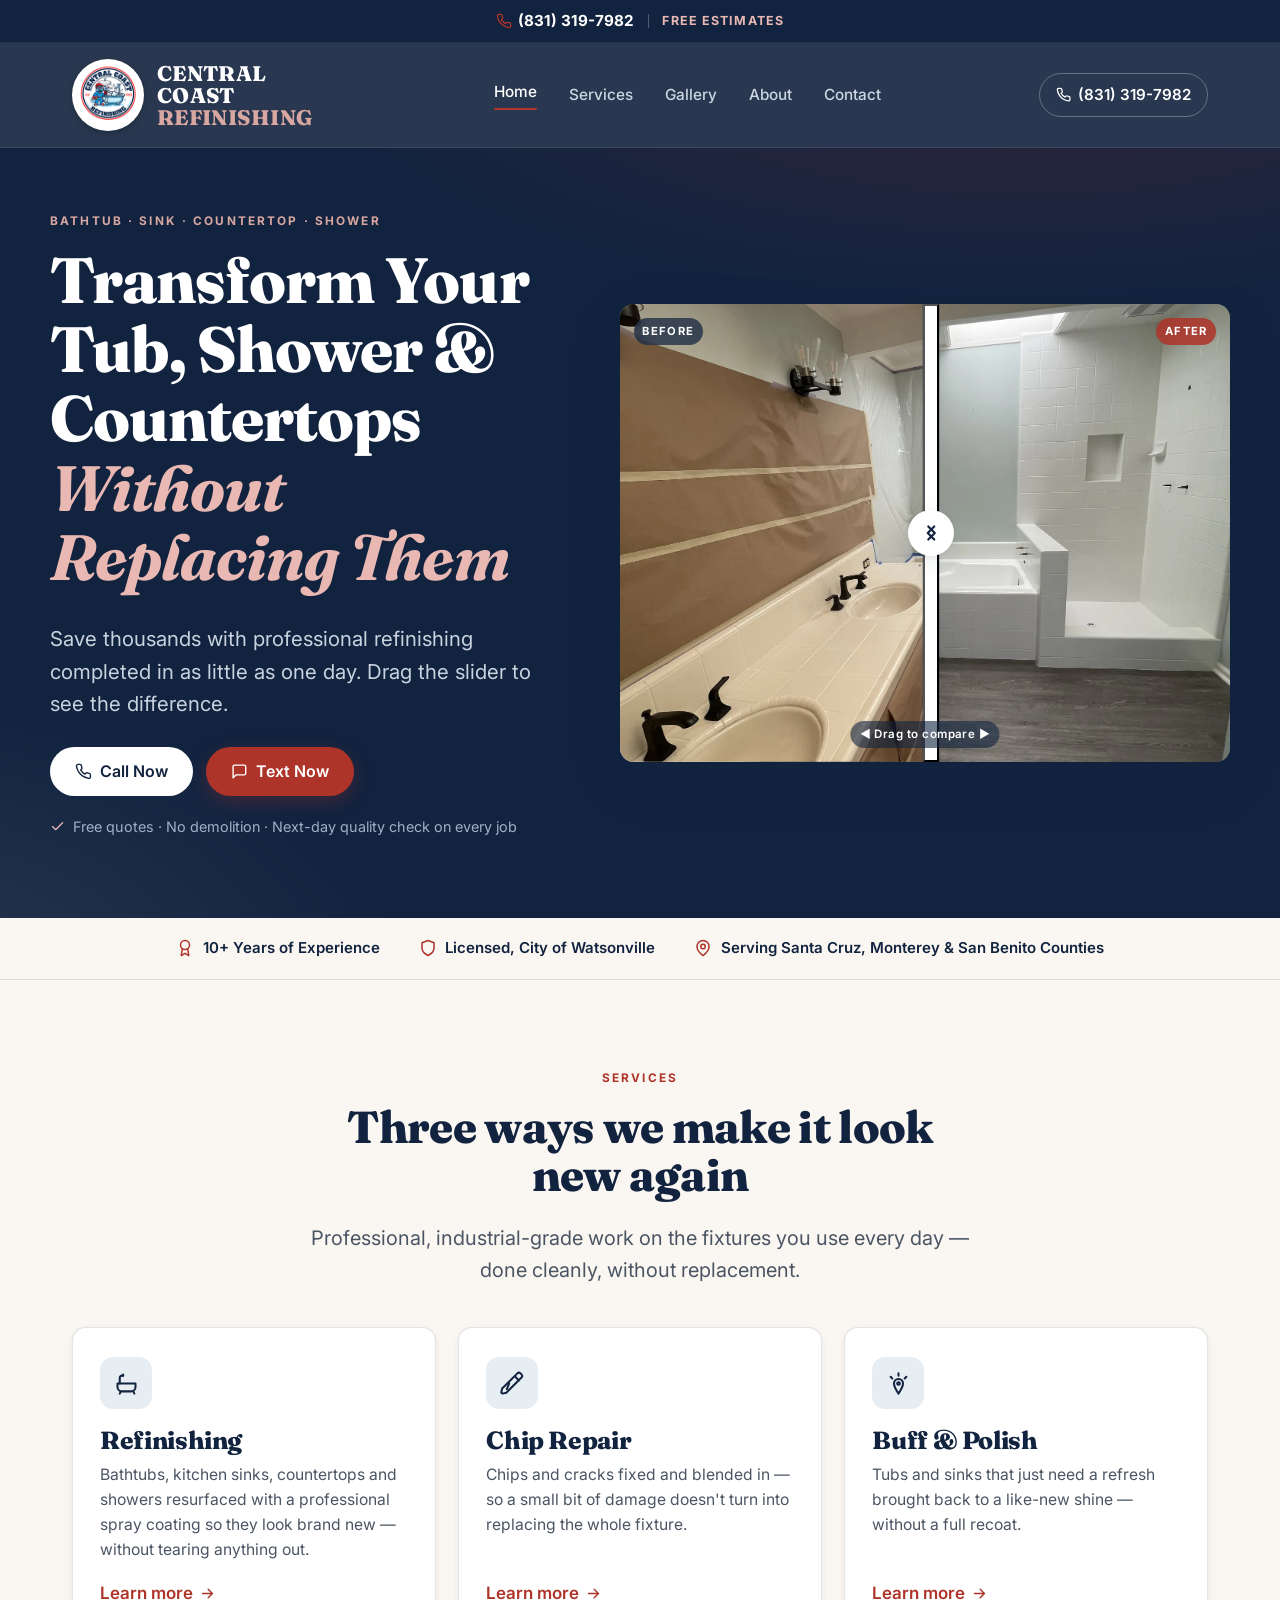
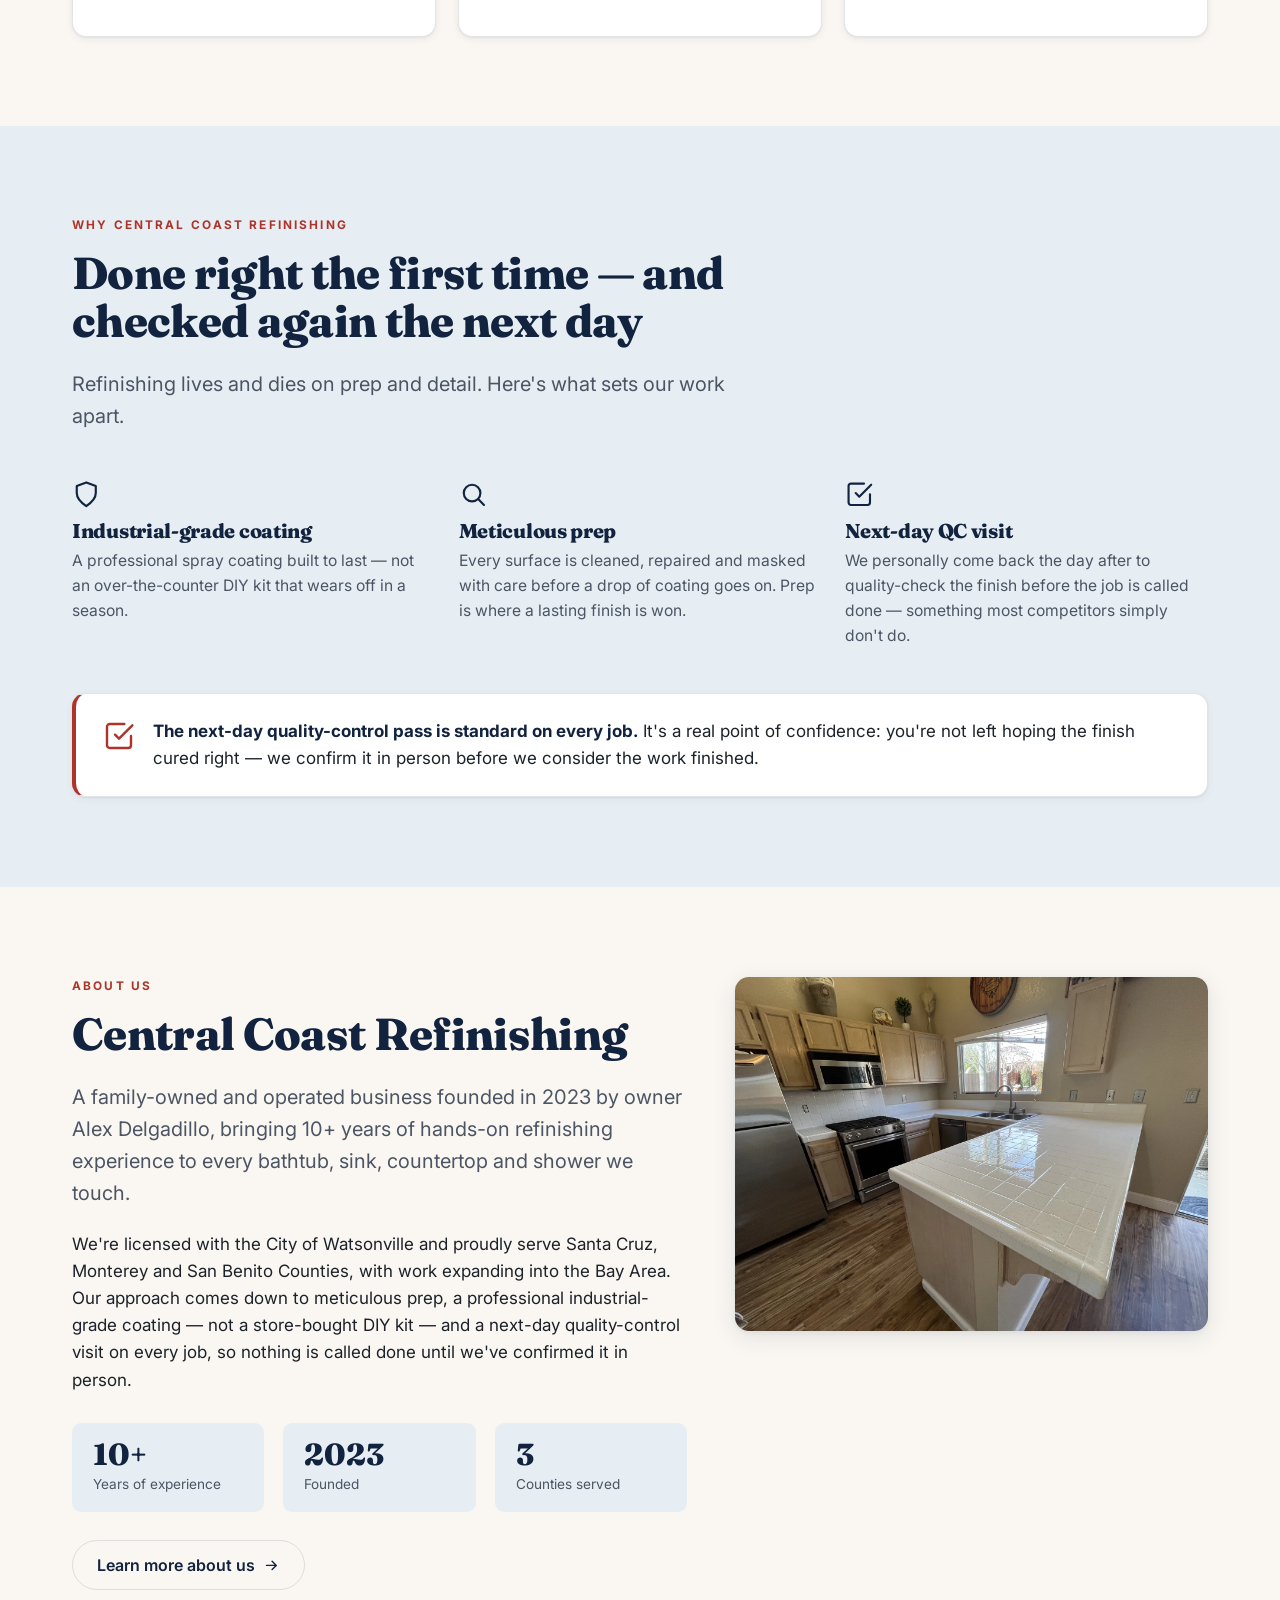
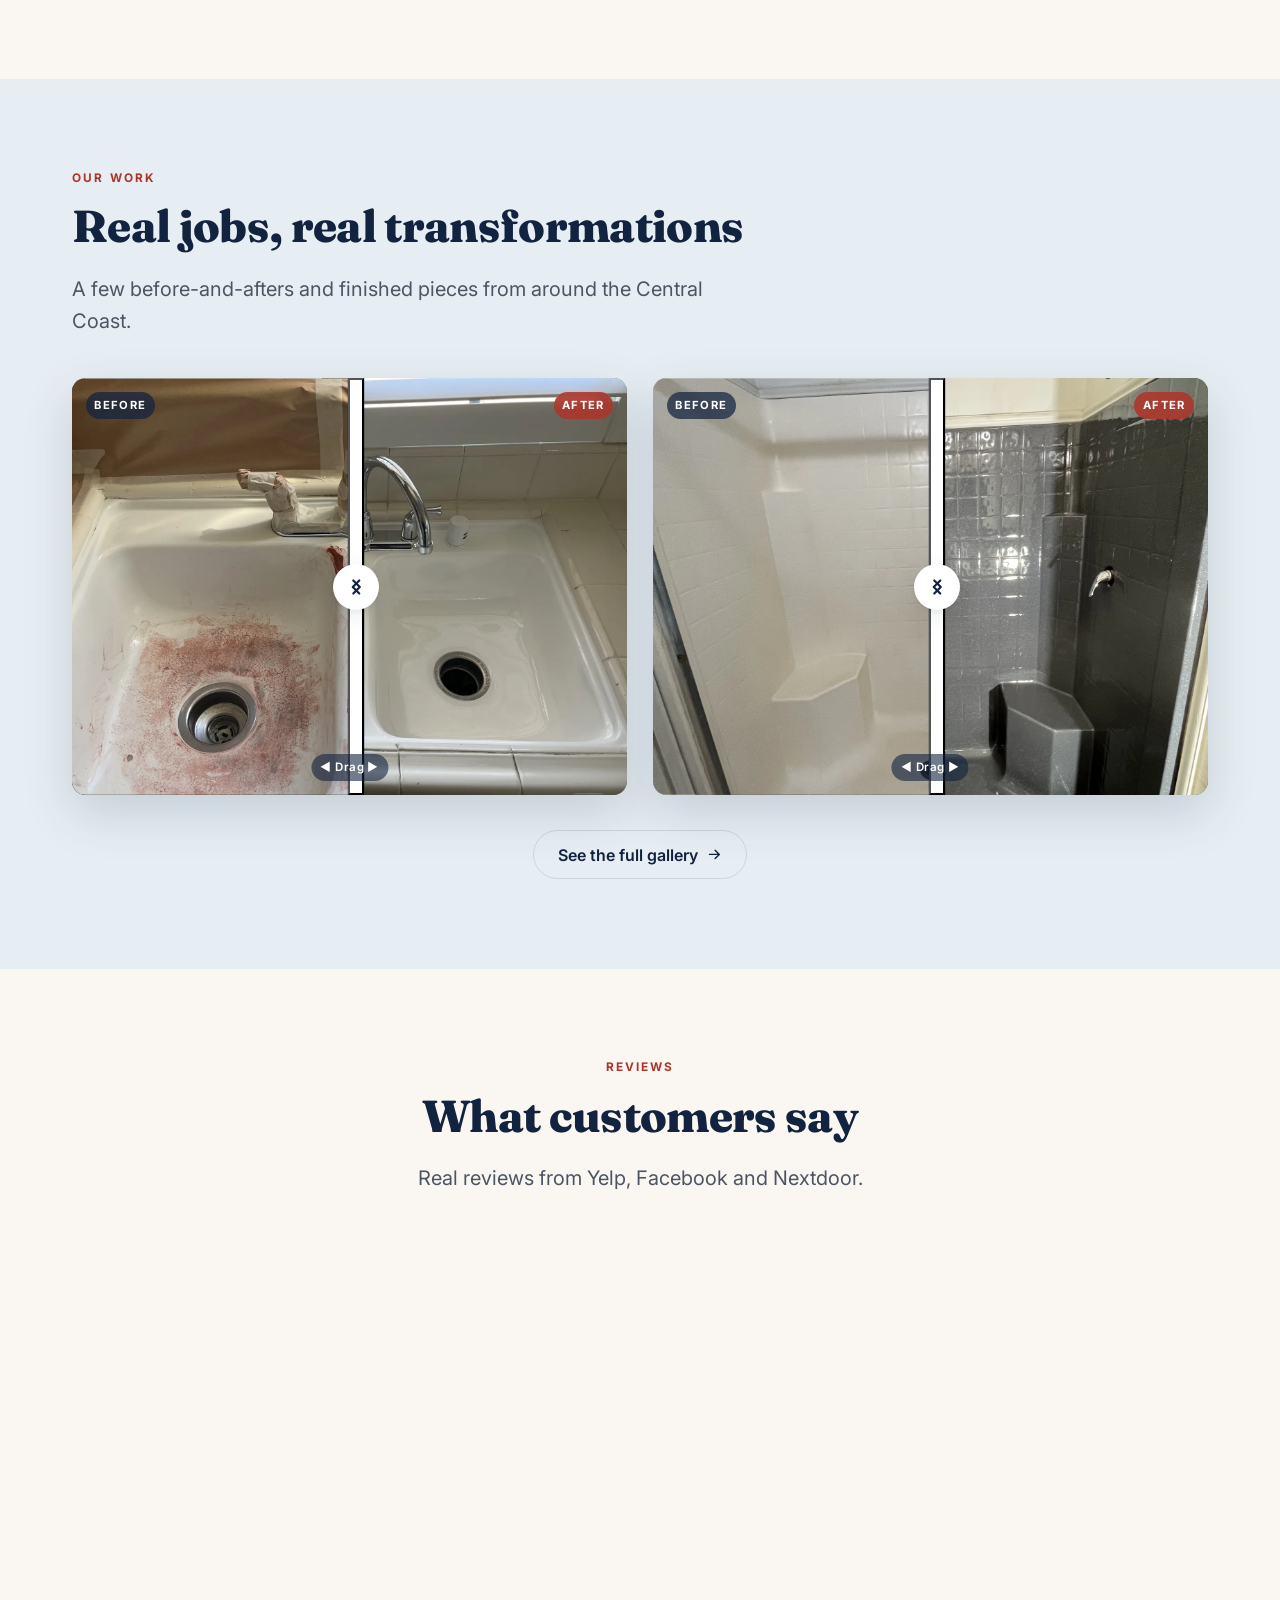
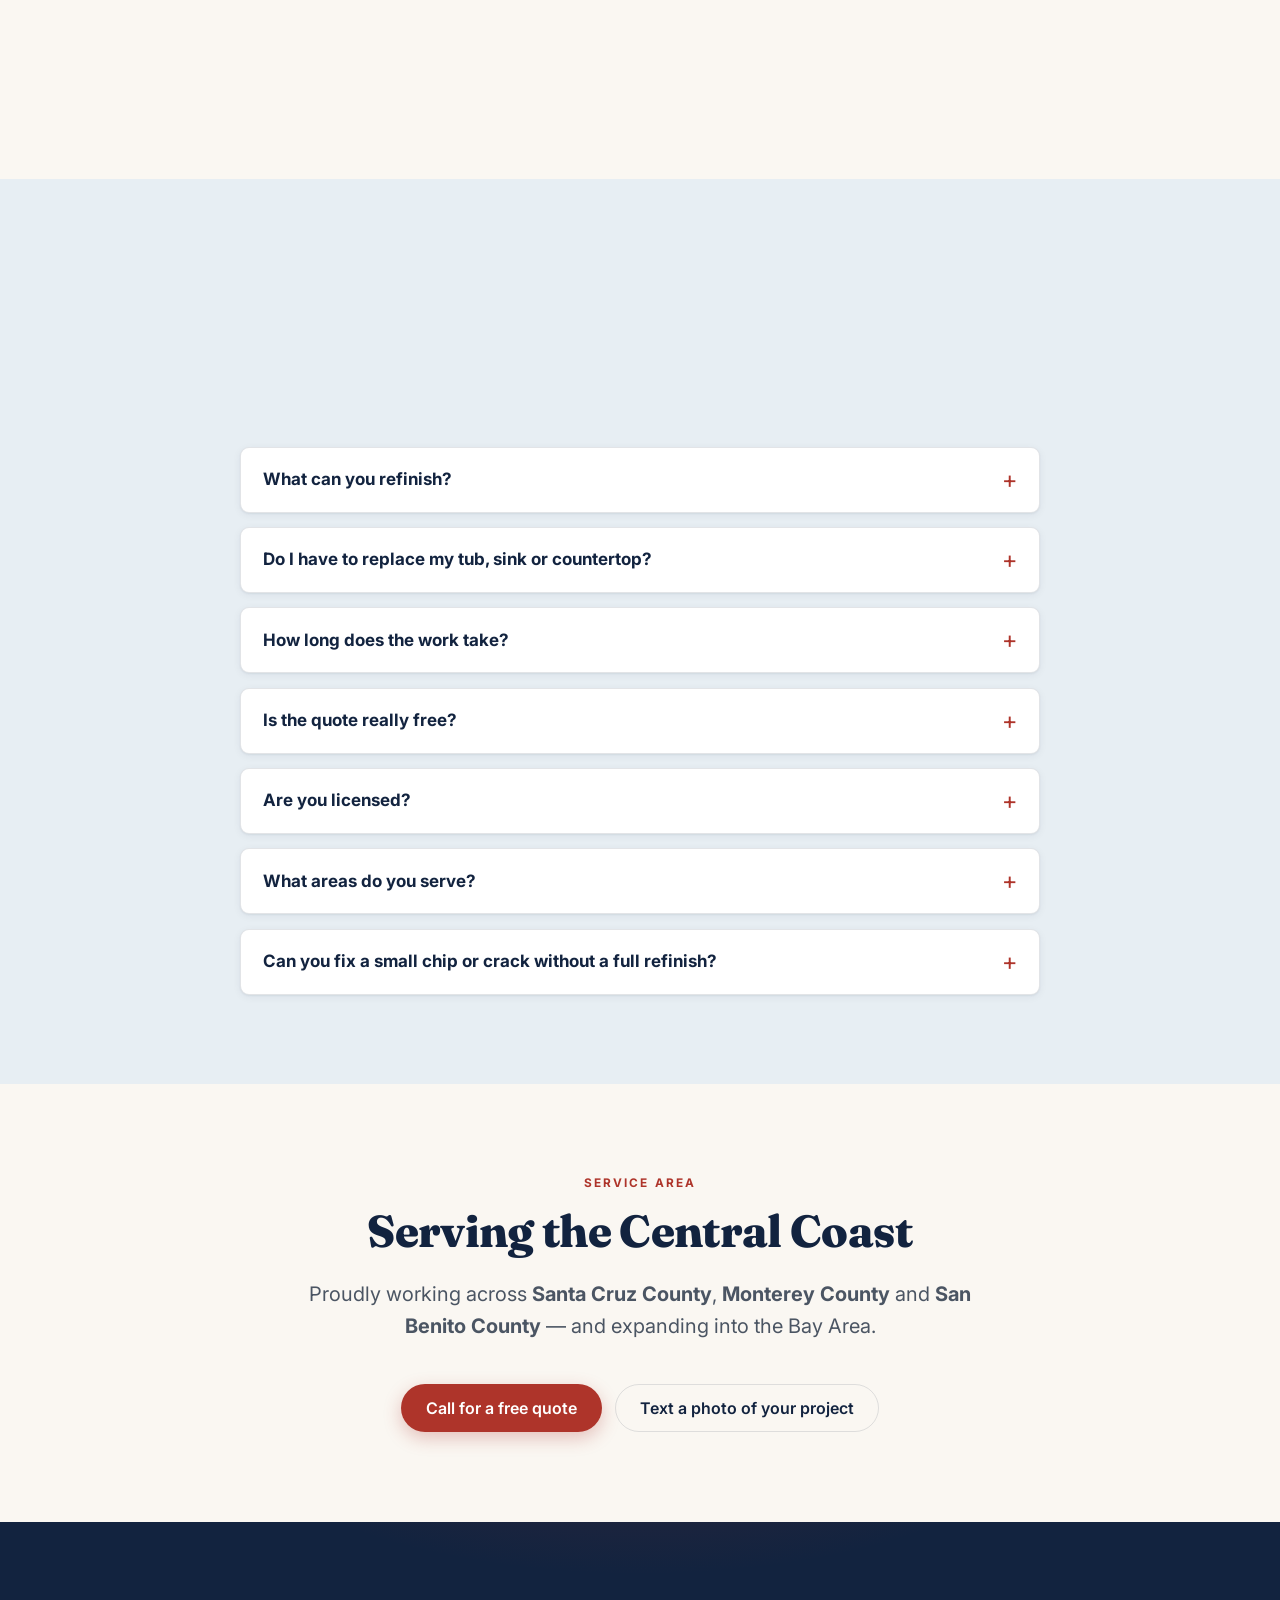
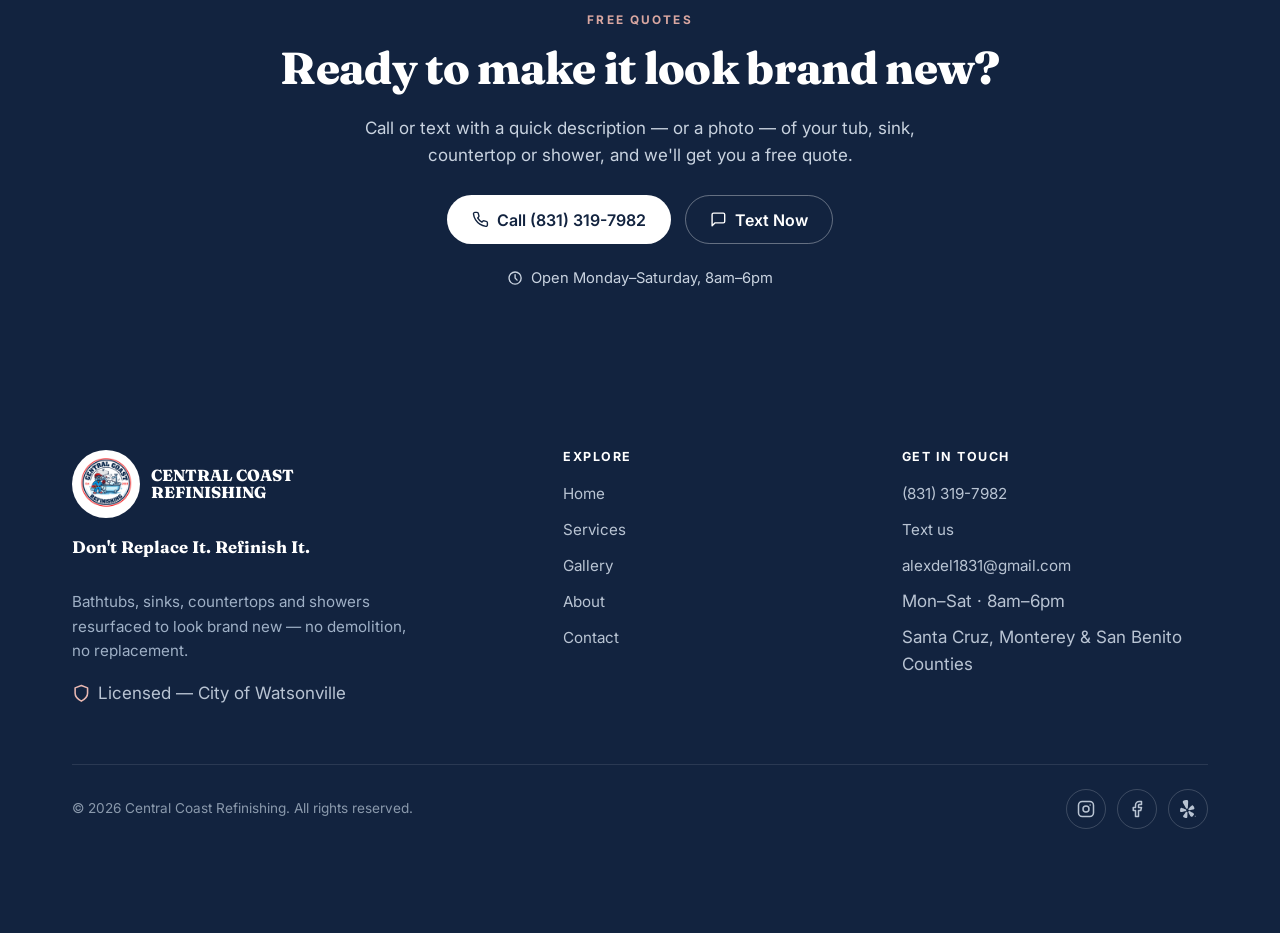
==== commit ff314d1d: "Enlarge the logo site-wide (header and footer) - Header logo 58px -> 72px (scrolled 46px -> 56px), h" ====
--- a/index.html
+++ b/index.html
@@ -21,7 +21,7 @@
 <link rel="preconnect" href="https://fonts.googleapis.com">
 <link rel="preconnect" href="https://fonts.gstatic.com" crossorigin>
 <link href="https://fonts.googleapis.com/css2?family=Fraunces:opsz,wght@9..144,600;9..144,700;9..144,800;9..144,900&family=Inter:wght@400;500;600;700&display=swap" rel="stylesheet">
-<link rel="stylesheet" href="css/style.css?v=7">
+<link rel="stylesheet" href="css/style.css?v=8">
 <noscript><style>.reveal{opacity:1;transform:none}</style></noscript>
 
 <script type="application/ld+json">
@@ -116,7 +116,7 @@
 <header class="header" id="site-header">
   <div class="wrap header__inner">
     <a class="brand" href="index.html" aria-label="Central Coast Refinishing home">
-      <picture><source srcset="images/logo/logo.webp" type="image/webp"><img class="brand__logo" src="images/logo/logo.png" alt="" width="58" height="58"></picture>
+      <picture><source srcset="images/logo/logo.webp" type="image/webp"><img class="brand__logo" src="images/logo/logo.png" alt="" width="72" height="72"></picture>
       <span class="brand__name">Central Coast <span>Refinishing</span></span>
     </a>
     <nav class="nav" aria-label="Primary">
@@ -426,7 +426,7 @@
     <div class="footer__grid">
       <div>
         <div class="footer__brand">
-          <picture><source srcset="images/logo/logo.webp" type="image/webp"><img src="images/logo/logo.png" alt="Central Coast Refinishing logo" width="52" height="52"></picture>
+          <picture><source srcset="images/logo/logo.webp" type="image/webp"><img src="images/logo/logo.png" alt="Central Coast Refinishing logo" width="68" height="68"></picture>
           <span>Central Coast Refinishing</span>
         </div>
         <p class="footer__tag"><strong>Don't Replace It. Refinish It.</strong><br>Bathtubs, sinks, countertops and showers resurfaced to look brand new — no demolition, no replacement.</p>
--- a/css/style.css
+++ b/css/style.css
@@ -33,7 +33,7 @@
   --font-display: "Fraunces", Georgia, "Times New Roman", serif;
   --font-body: "Inter", -apple-system, BlinkMacSystemFont, "Segoe UI", Roboto, sans-serif;
 
-  --header-h: 90px;
+  --header-h: 104px;
   --ease: cubic-bezier(0.22, 0.61, 0.36, 1);
 }
 
@@ -237,12 +237,12 @@
   transition: height 0.25s var(--ease);
 }
 .header.scrolled { background: var(--navy); }
-.header.scrolled .header__inner { height: 72px; }
+.header.scrolled .header__inner { height: 82px; }
 
 .brand { display: flex; align-items: center; gap: 0.8rem; text-decoration: none; }
 .brand:hover { text-decoration: none; }
 .brand__logo {
-  width: 58px; height: 58px;
+  width: 72px; height: 72px;
   border-radius: 50%;
   flex: none;
   transition: width 0.25s var(--ease), height 0.25s var(--ease);
@@ -250,7 +250,7 @@
   padding: 2px;
   box-shadow: 0 2px 6px rgba(0,0,0,0.25);
 }
-.header.scrolled .brand__logo { width: 46px; height: 46px; }
+.header.scrolled .brand__logo { width: 56px; height: 56px; }
 .brand__name {
   font-family: var(--font-display);
   color: #fff;
@@ -829,7 +829,7 @@
   gap: 2rem;
 }
 .footer__brand { display: flex; align-items: center; gap: 0.7rem; margin-bottom: 1rem; }
-.footer__brand img { width: 52px; height: 52px; border-radius: 50%; background: #fff; padding: 3px; }
+.footer__brand img { width: 68px; height: 68px; border-radius: 50%; background: #fff; padding: 3px; }
 .footer__brand span {
   font-family: var(--font-display);
   color: #fff; font-weight: 800; text-transform: uppercase;
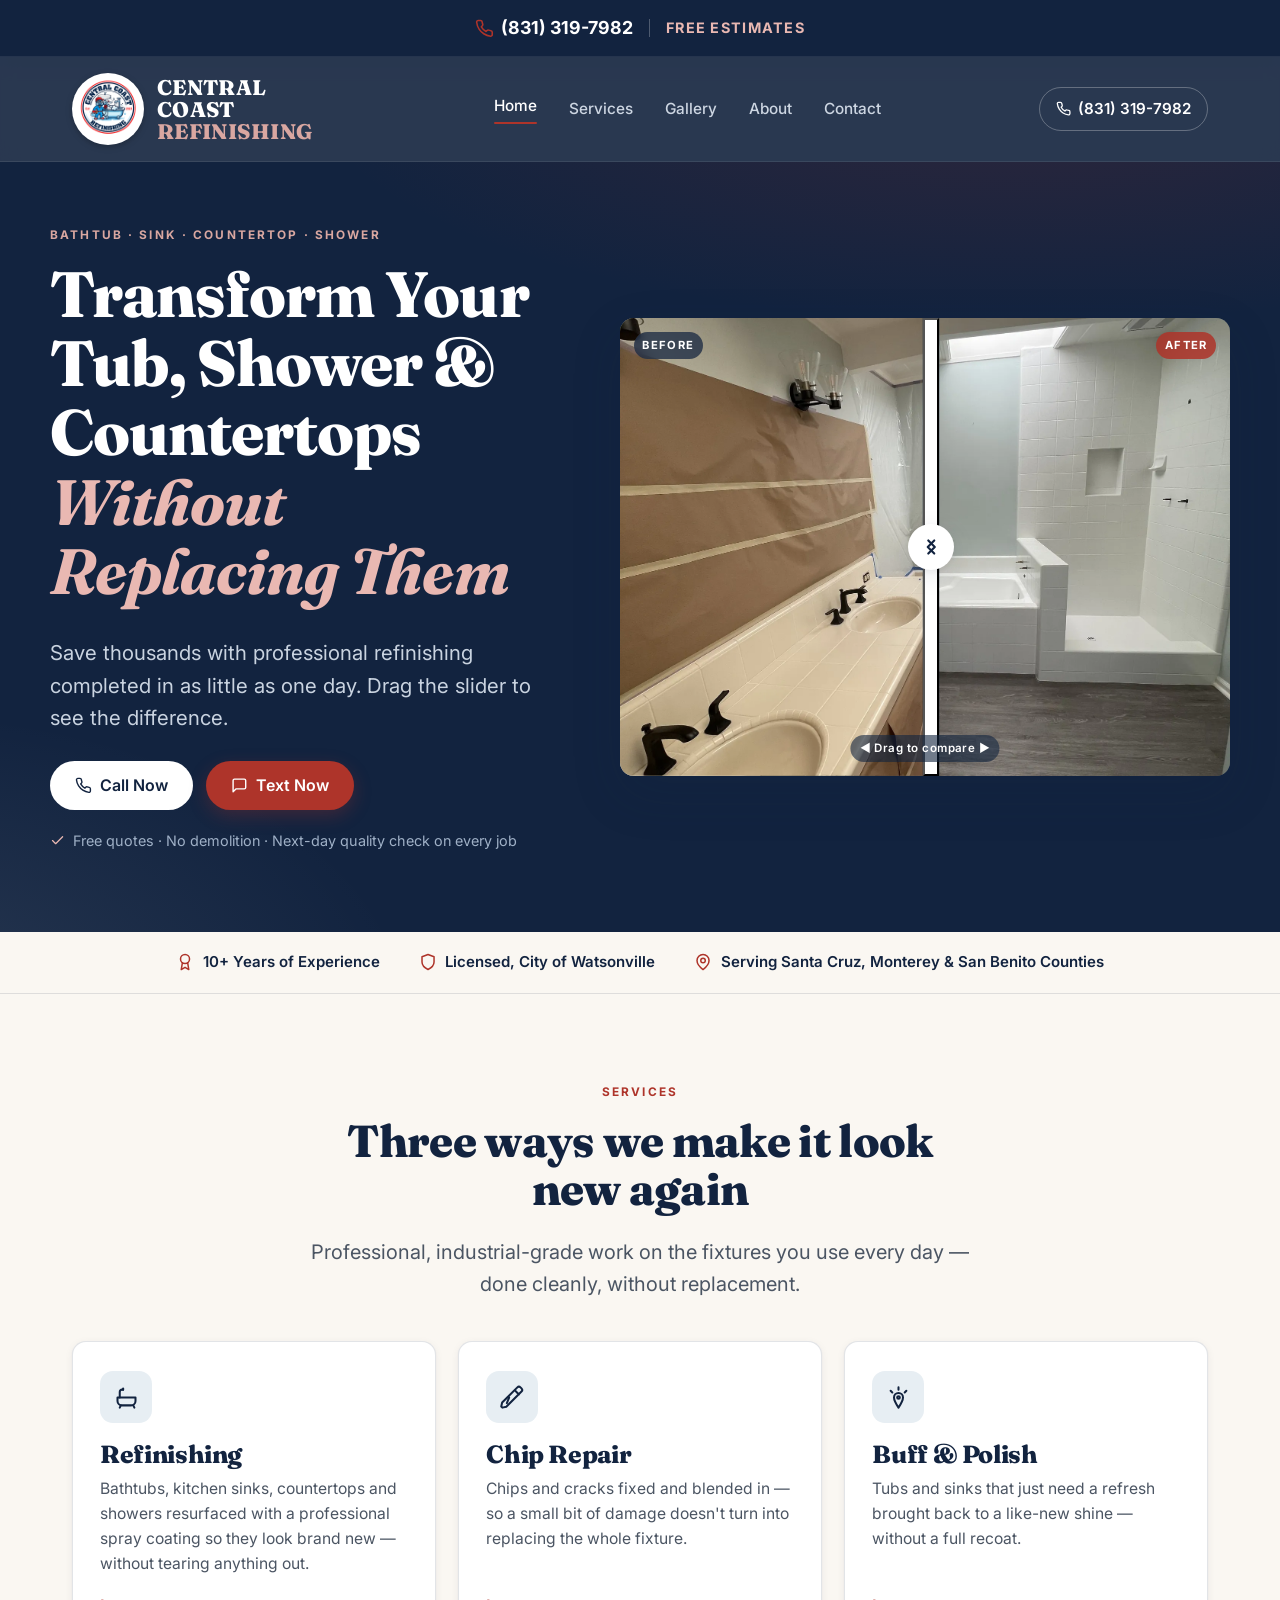
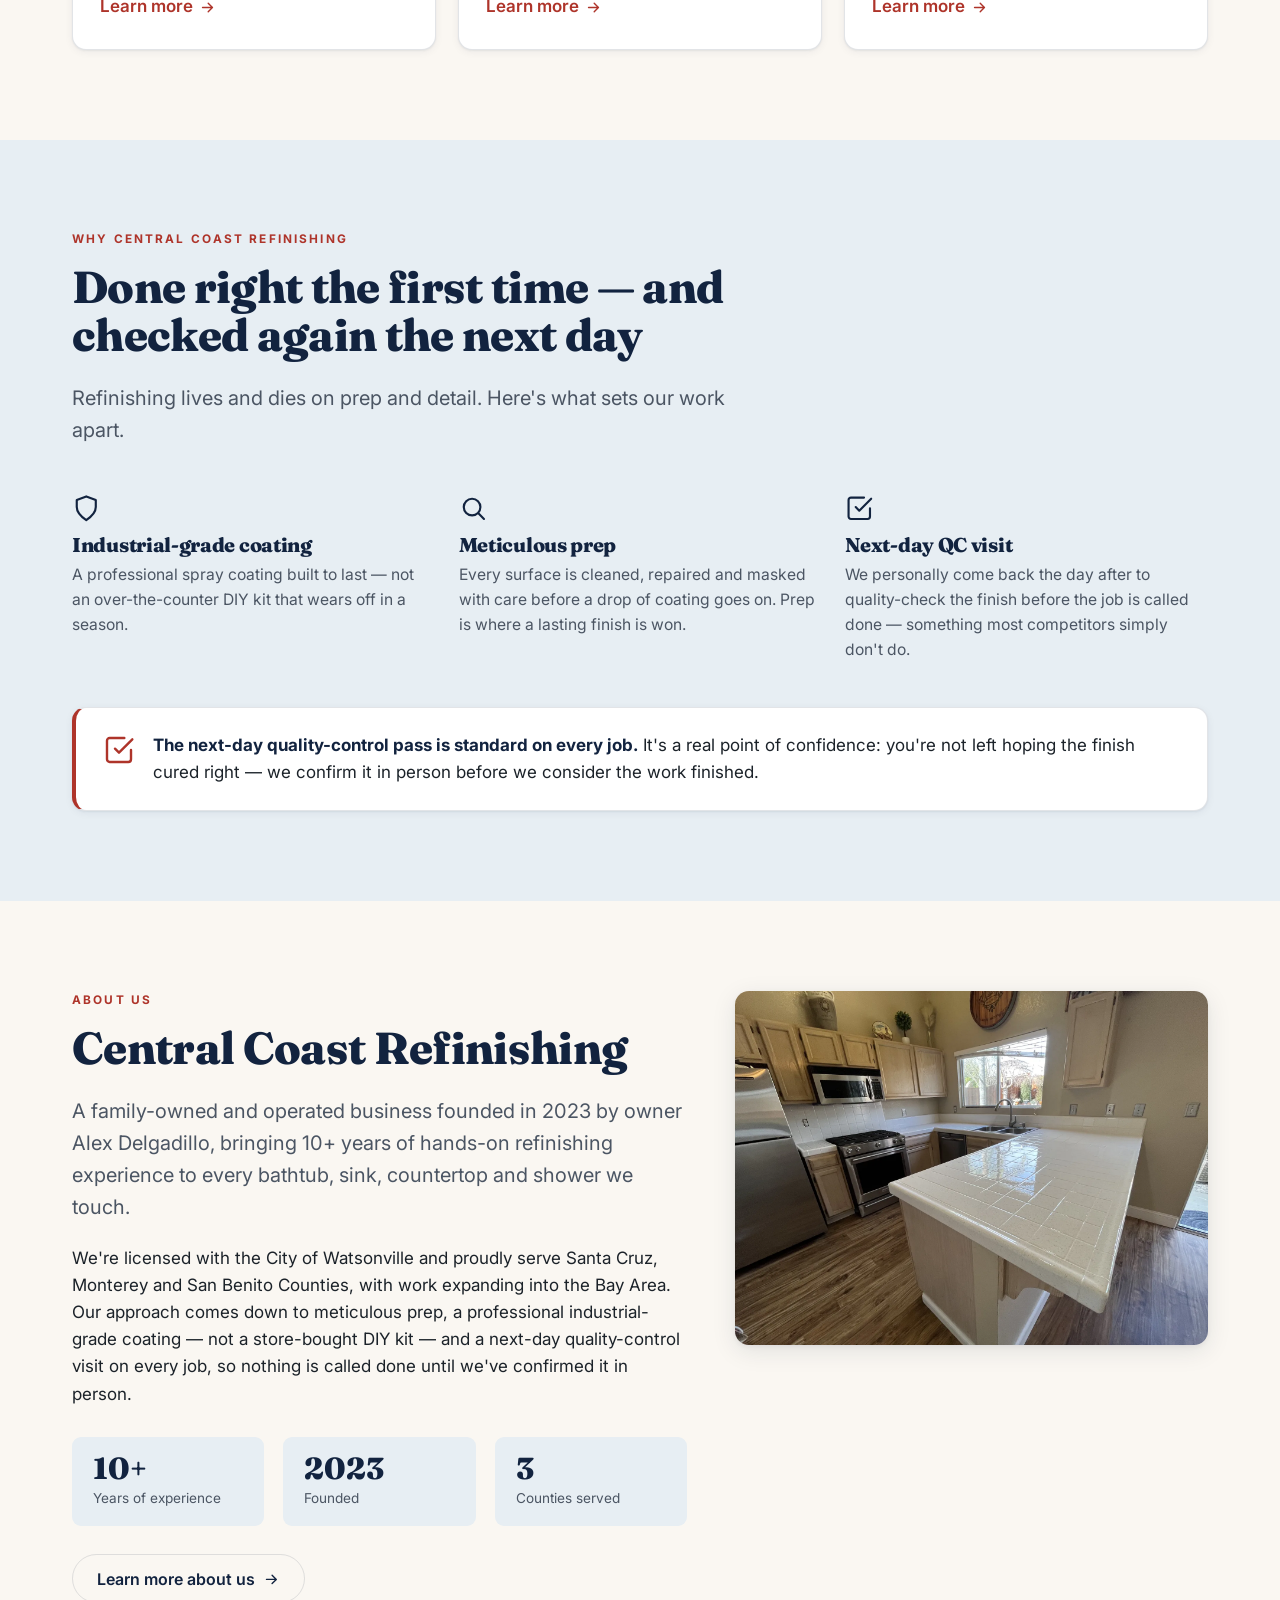
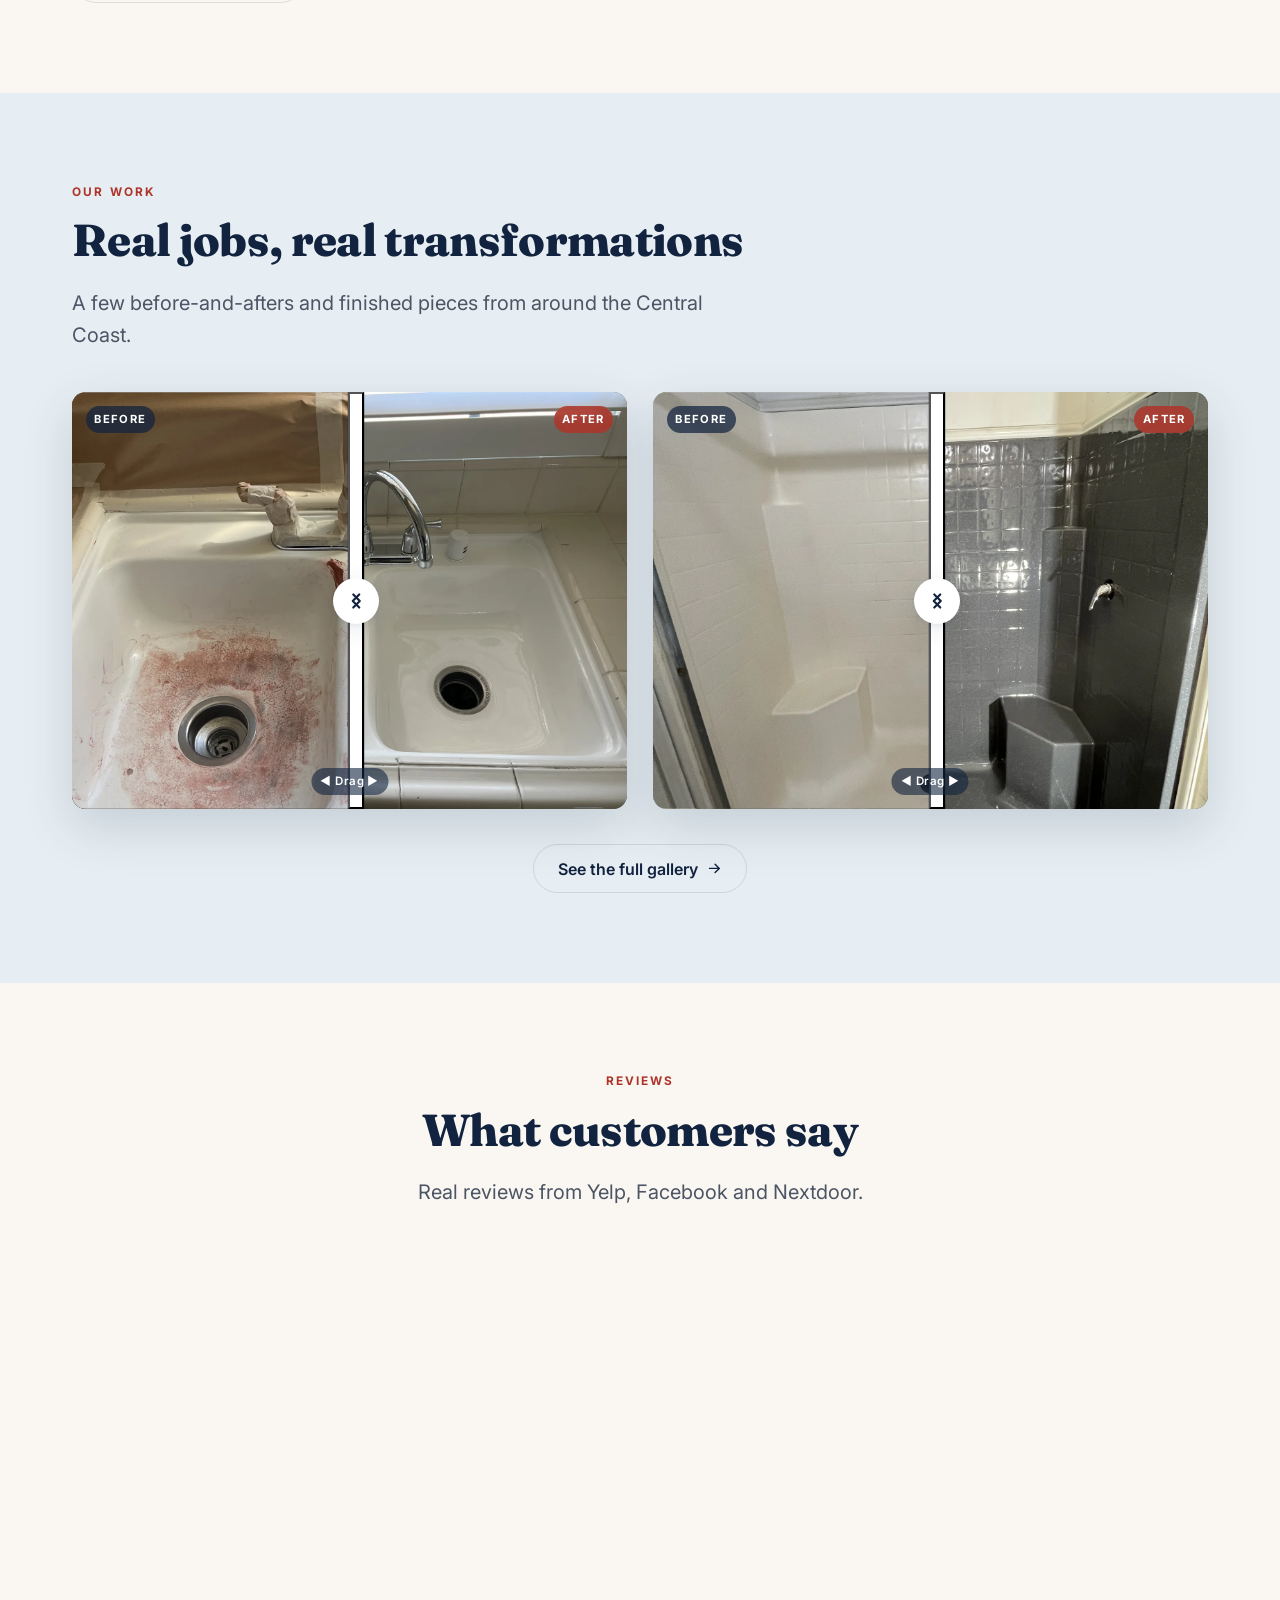
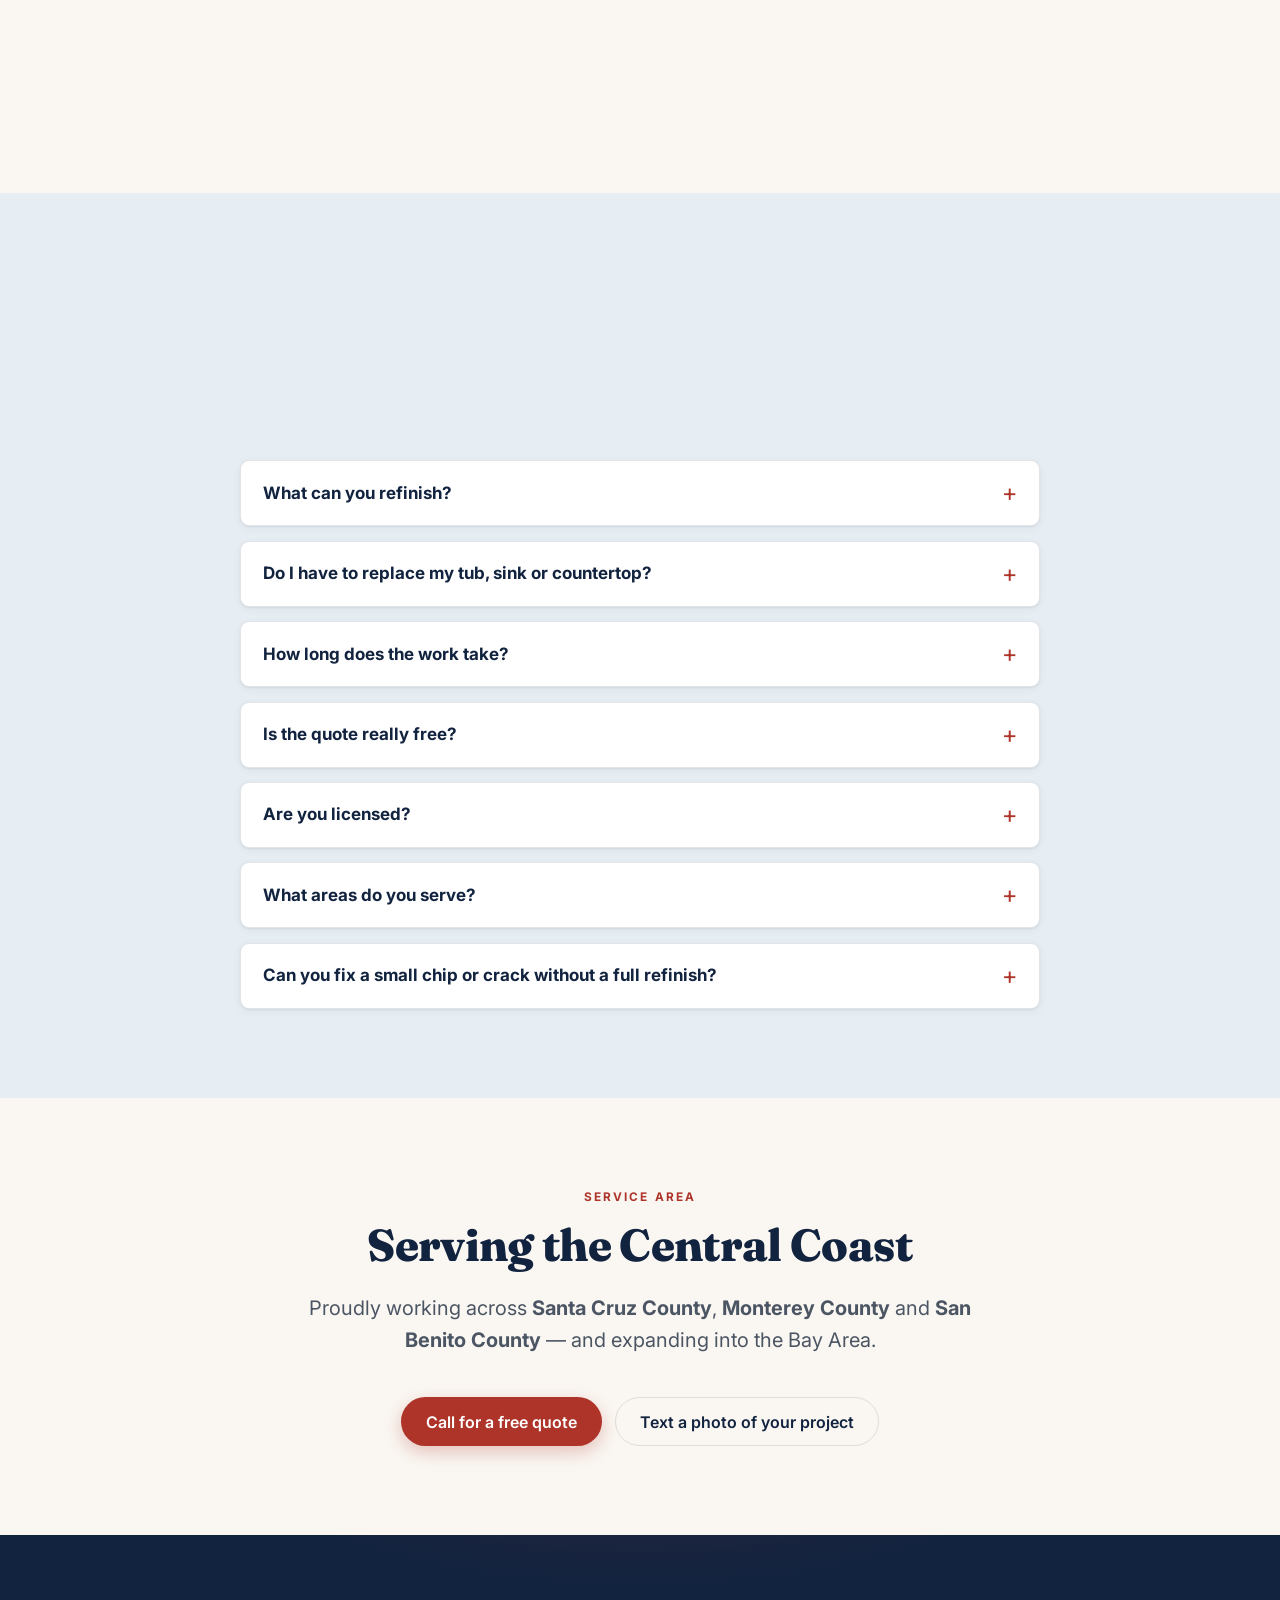
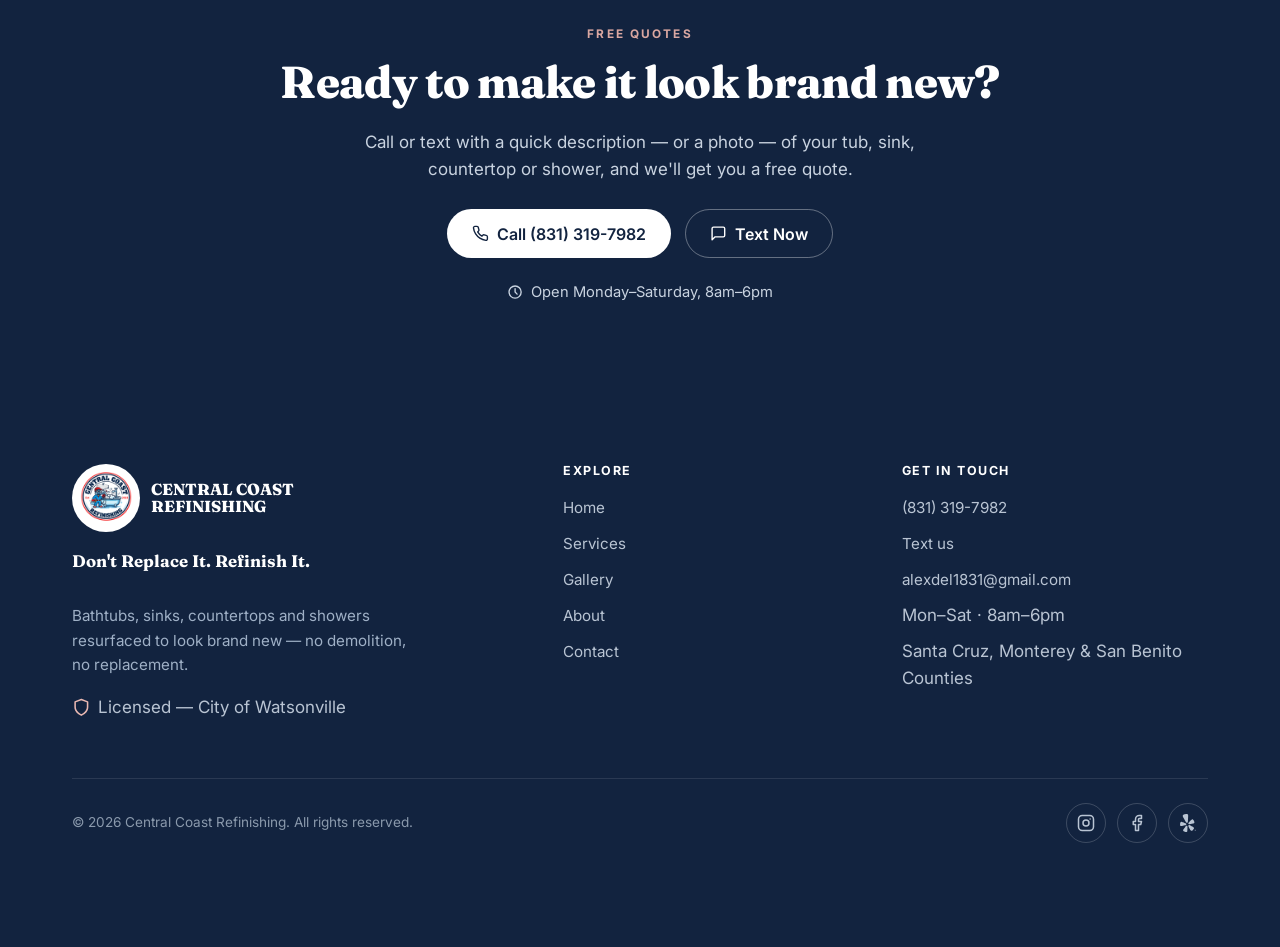
==== commit 77cdcb50: "Enlarge top-bar phone number & Free Estimates, add vertical breathing room - Bumped top-bar phone fo" ====
--- a/index.html
+++ b/index.html
@@ -21,7 +21,7 @@
 <link rel="preconnect" href="https://fonts.googleapis.com">
 <link rel="preconnect" href="https://fonts.gstatic.com" crossorigin>
 <link href="https://fonts.googleapis.com/css2?family=Fraunces:opsz,wght@9..144,600;9..144,700;9..144,800;9..144,900&family=Inter:wght@400;500;600;700&display=swap" rel="stylesheet">
-<link rel="stylesheet" href="css/style.css?v=8">
+<link rel="stylesheet" href="css/style.css?v=9">
 <noscript><style>.reveal{opacity:1;transform:none}</style></noscript>
 
 <script type="application/ld+json">
--- a/css/style.css
+++ b/css/style.css
@@ -185,34 +185,34 @@
   display: flex;
   align-items: center;
   justify-content: center;
-  gap: 0.85rem;
+  gap: 1rem;
   flex-wrap: wrap;
-  padding: 0.55rem 22px;
+  padding: 0.85rem 22px;
 }
 .topbar__phone {
   display: inline-flex;
   align-items: center;
-  gap: 0.4rem;
+  gap: 0.45rem;
   color: #fff;
   font-weight: 700;
-  font-size: 0.95rem;
+  font-size: 1.12rem;
   white-space: nowrap;
 }
 .topbar__phone svg { width: 1.05em; height: 1.05em; color: var(--red); flex: none; }
 .topbar__phone:hover { color: #e9b8b2; text-decoration: none; }
-.topbar__divider { width: 1px; height: 14px; background: rgba(255,255,255,0.25); flex: none; }
+.topbar__divider { width: 1px; height: 18px; background: rgba(255,255,255,0.25); flex: none; }
 .topbar__estimate {
   color: #e9b8b2;
   font-weight: 700;
-  font-size: 0.78rem;
+  font-size: 0.9rem;
   text-transform: uppercase;
   letter-spacing: 0.09em;
   white-space: nowrap;
 }
 @media (max-width: 480px) {
-  .topbar__inner { gap: 0.55rem; padding: 0.5rem 16px; }
-  .topbar__phone { font-size: 0.88rem; }
-  .topbar__estimate { font-size: 0.68rem; }
+  .topbar__inner { gap: 0.6rem; padding: 0.7rem 16px; }
+  .topbar__phone { font-size: 1rem; }
+  .topbar__estimate { font-size: 0.78rem; }
 }
 
 /* ==========================================================================
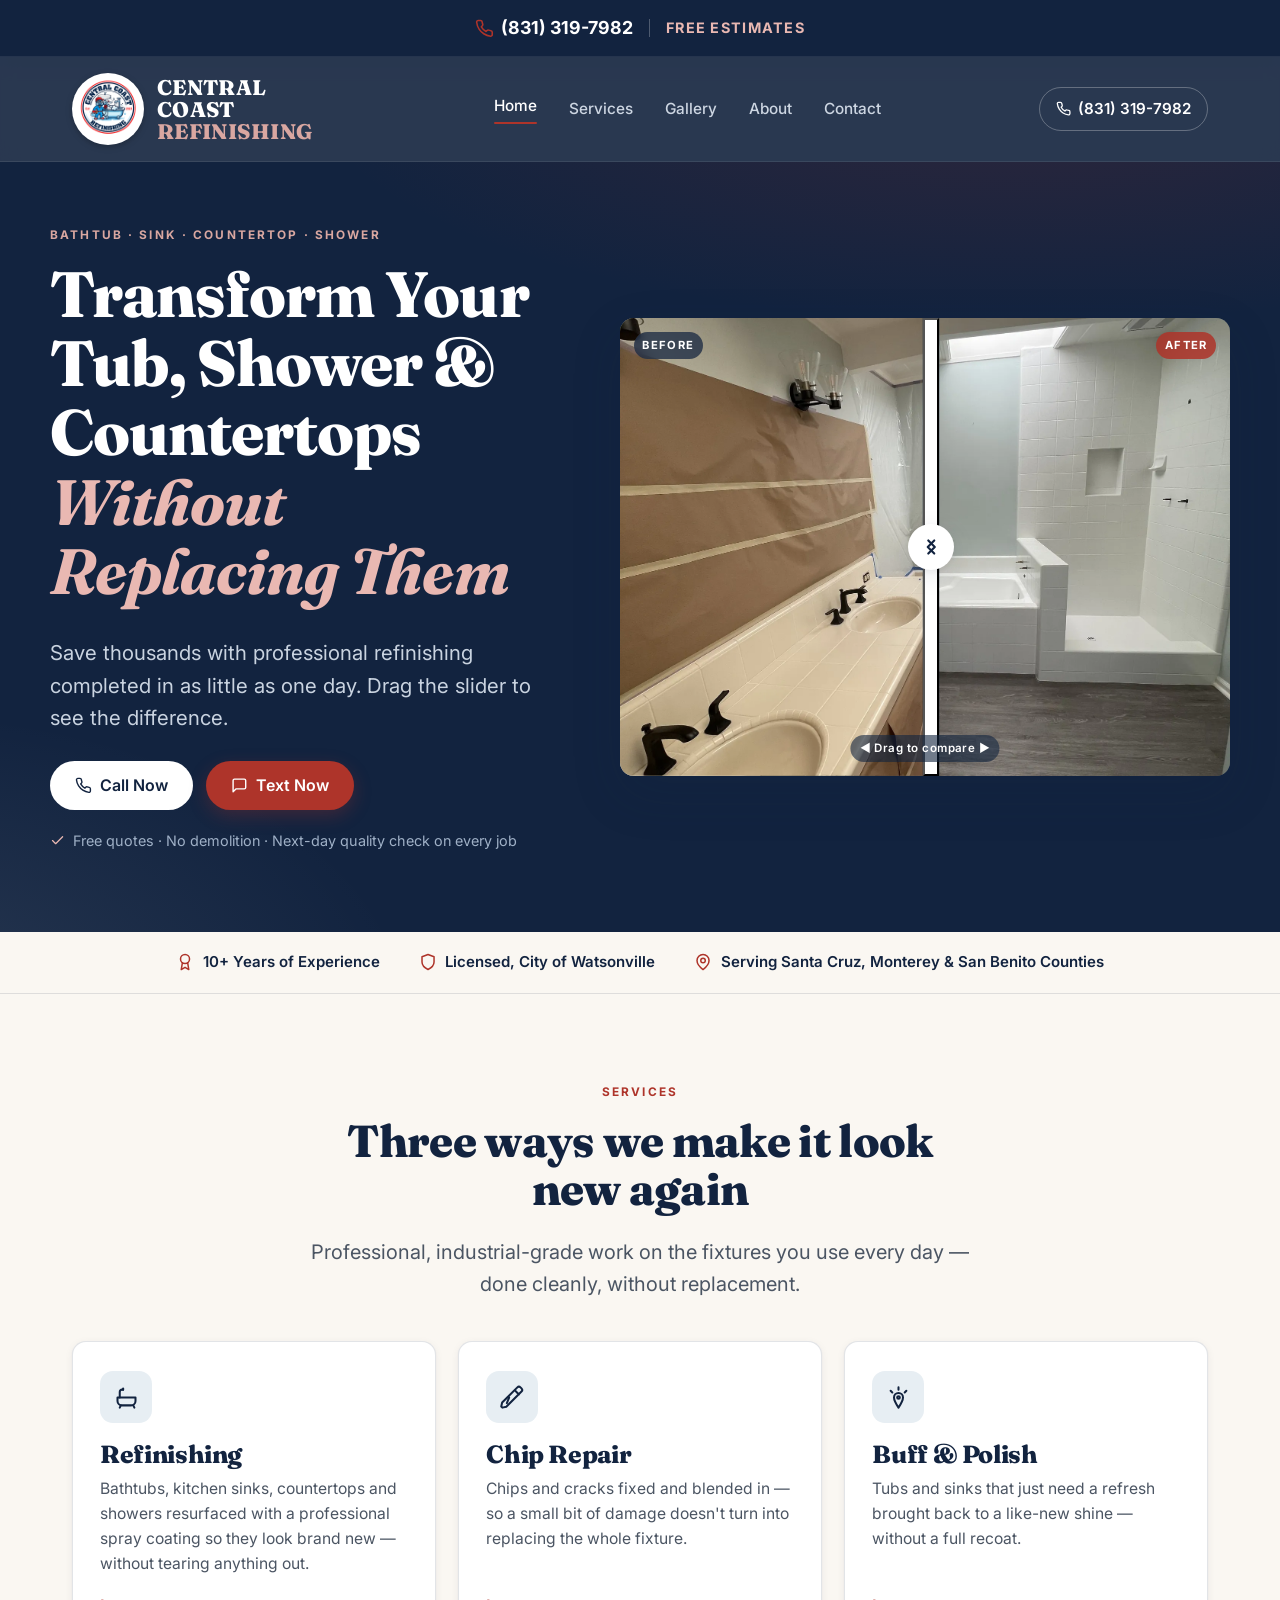
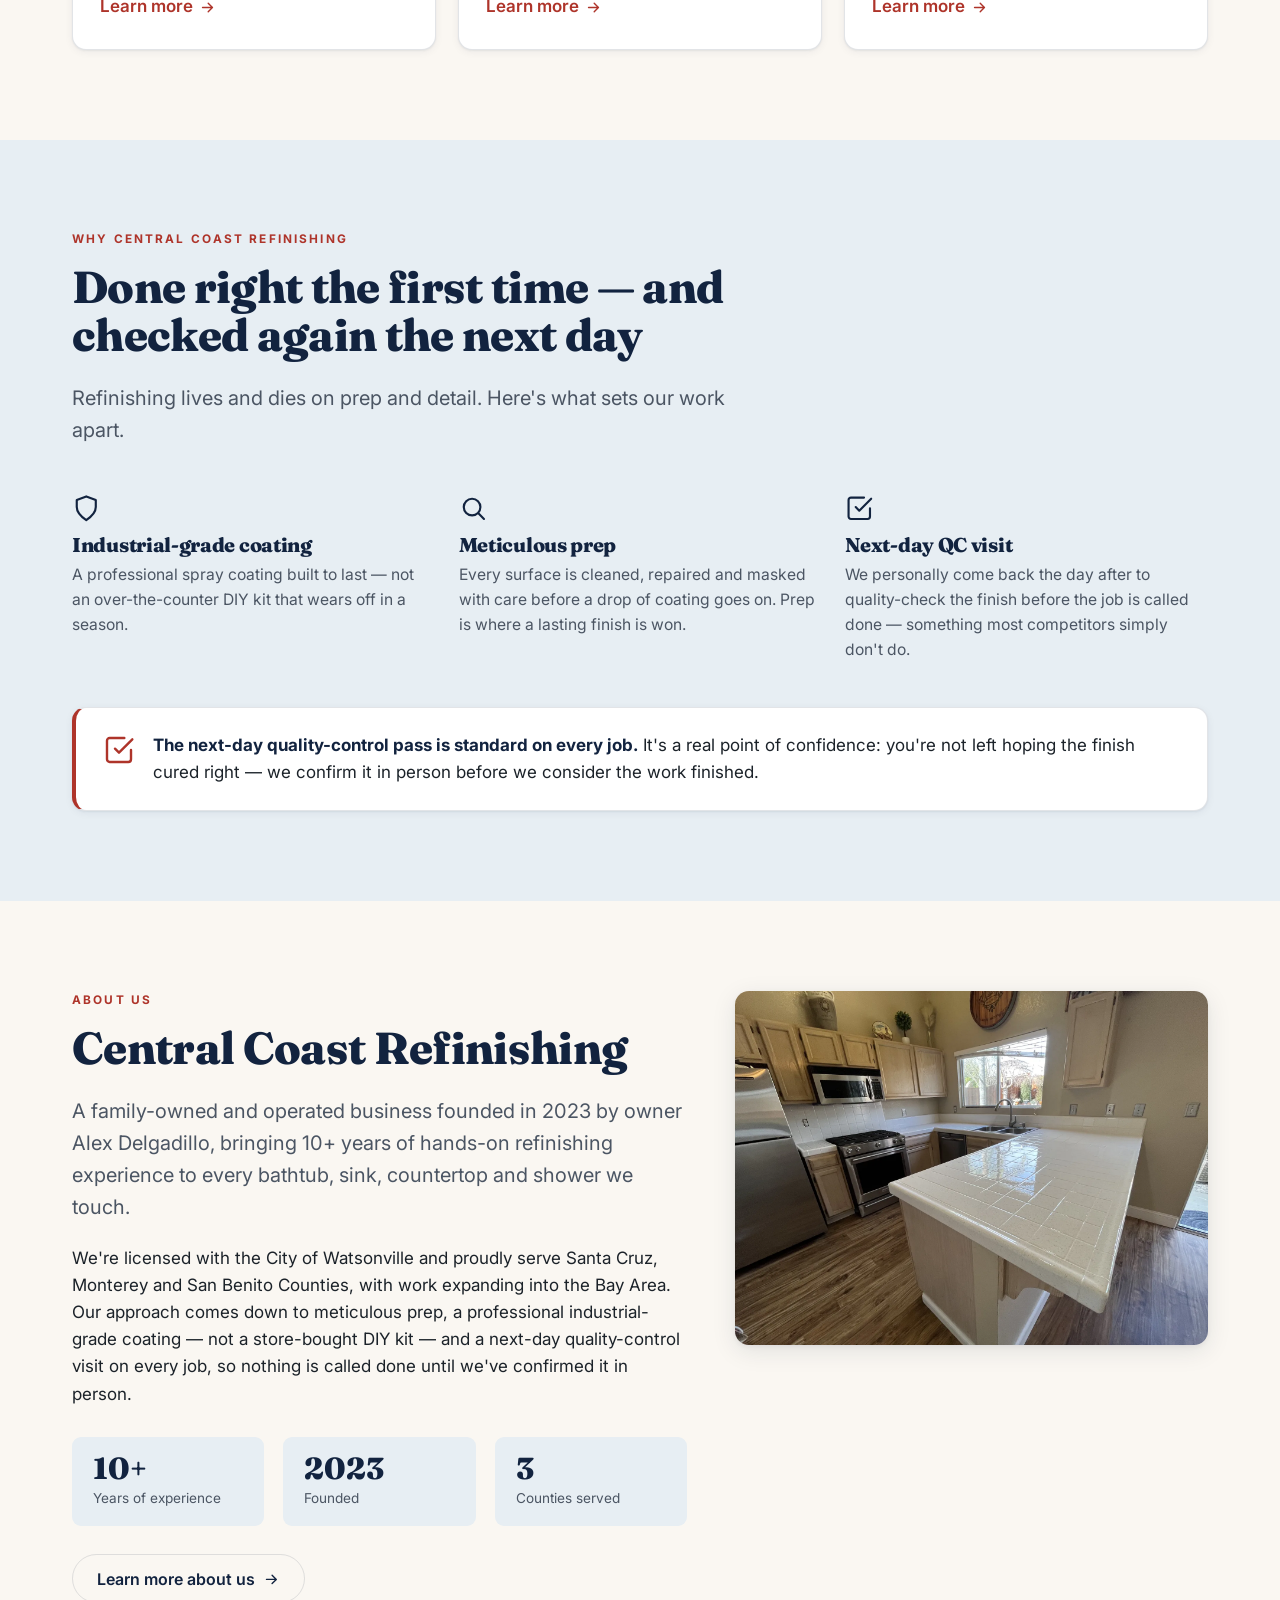
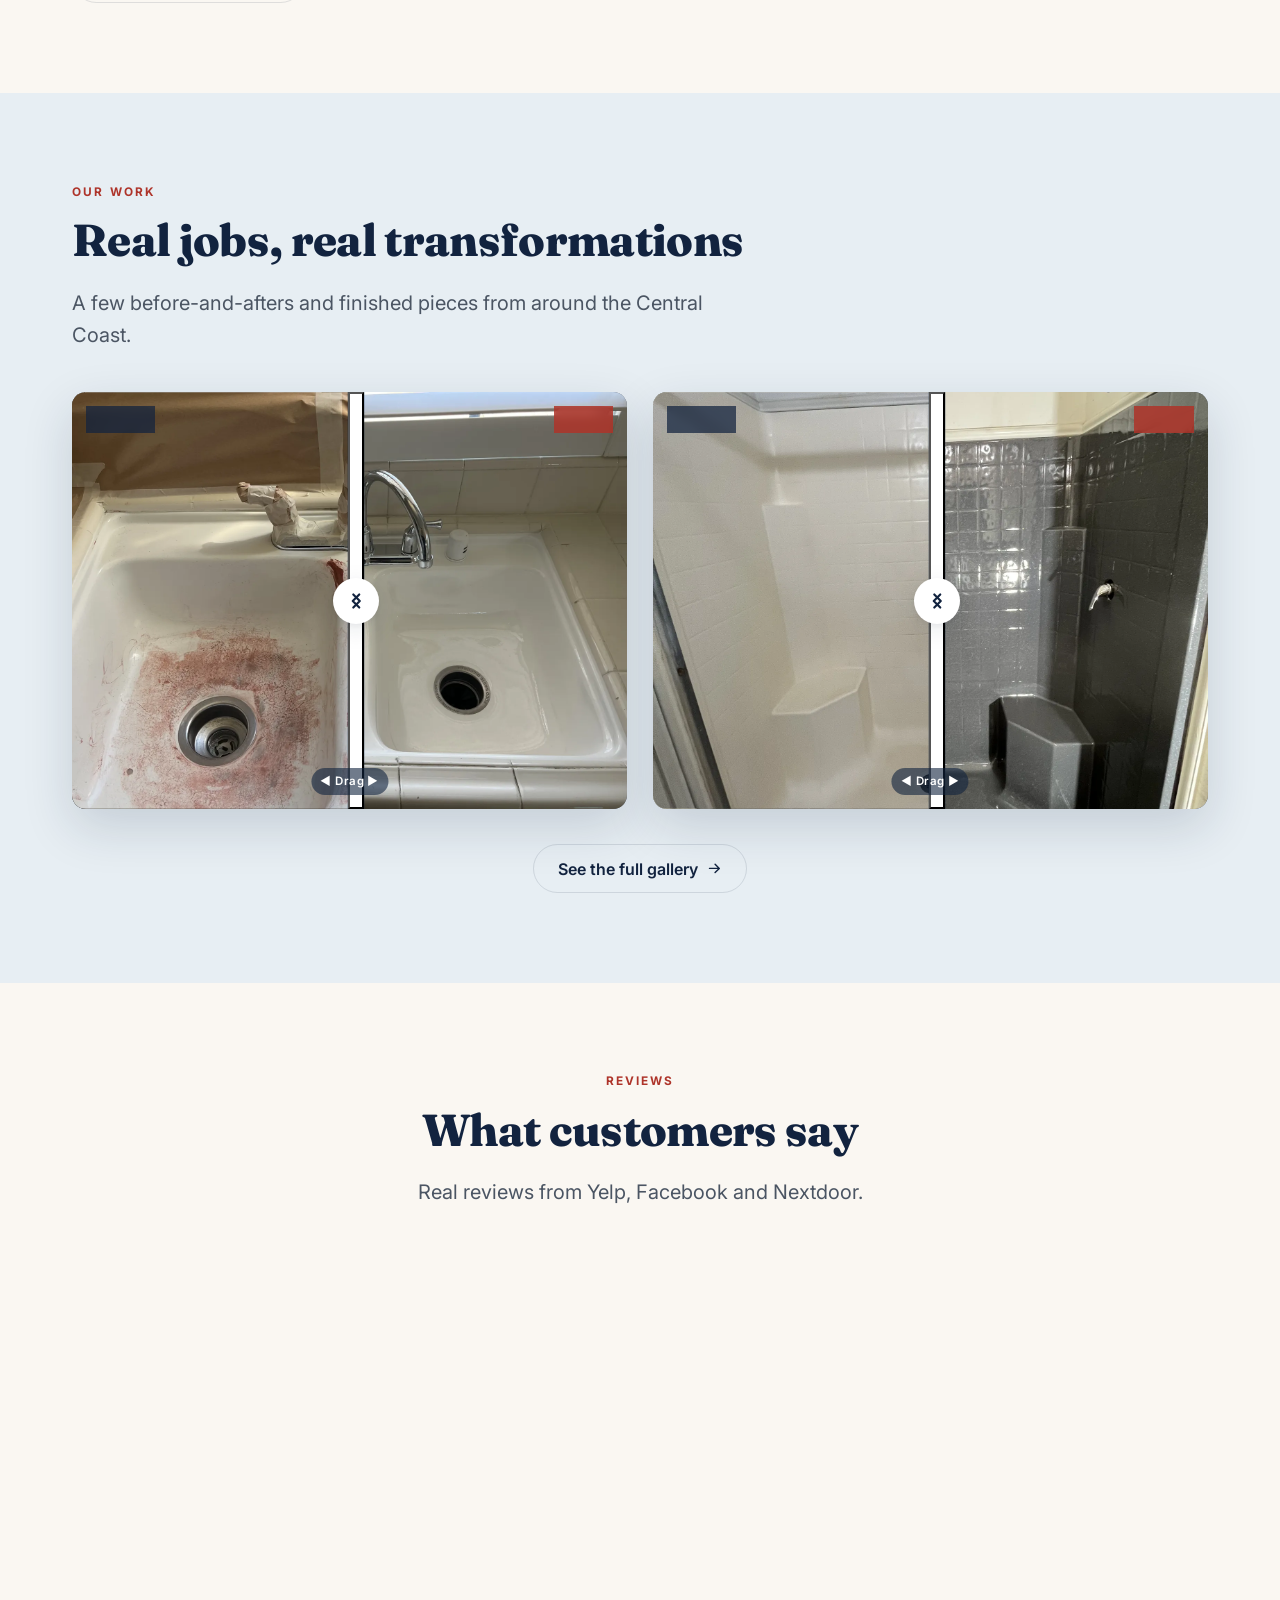
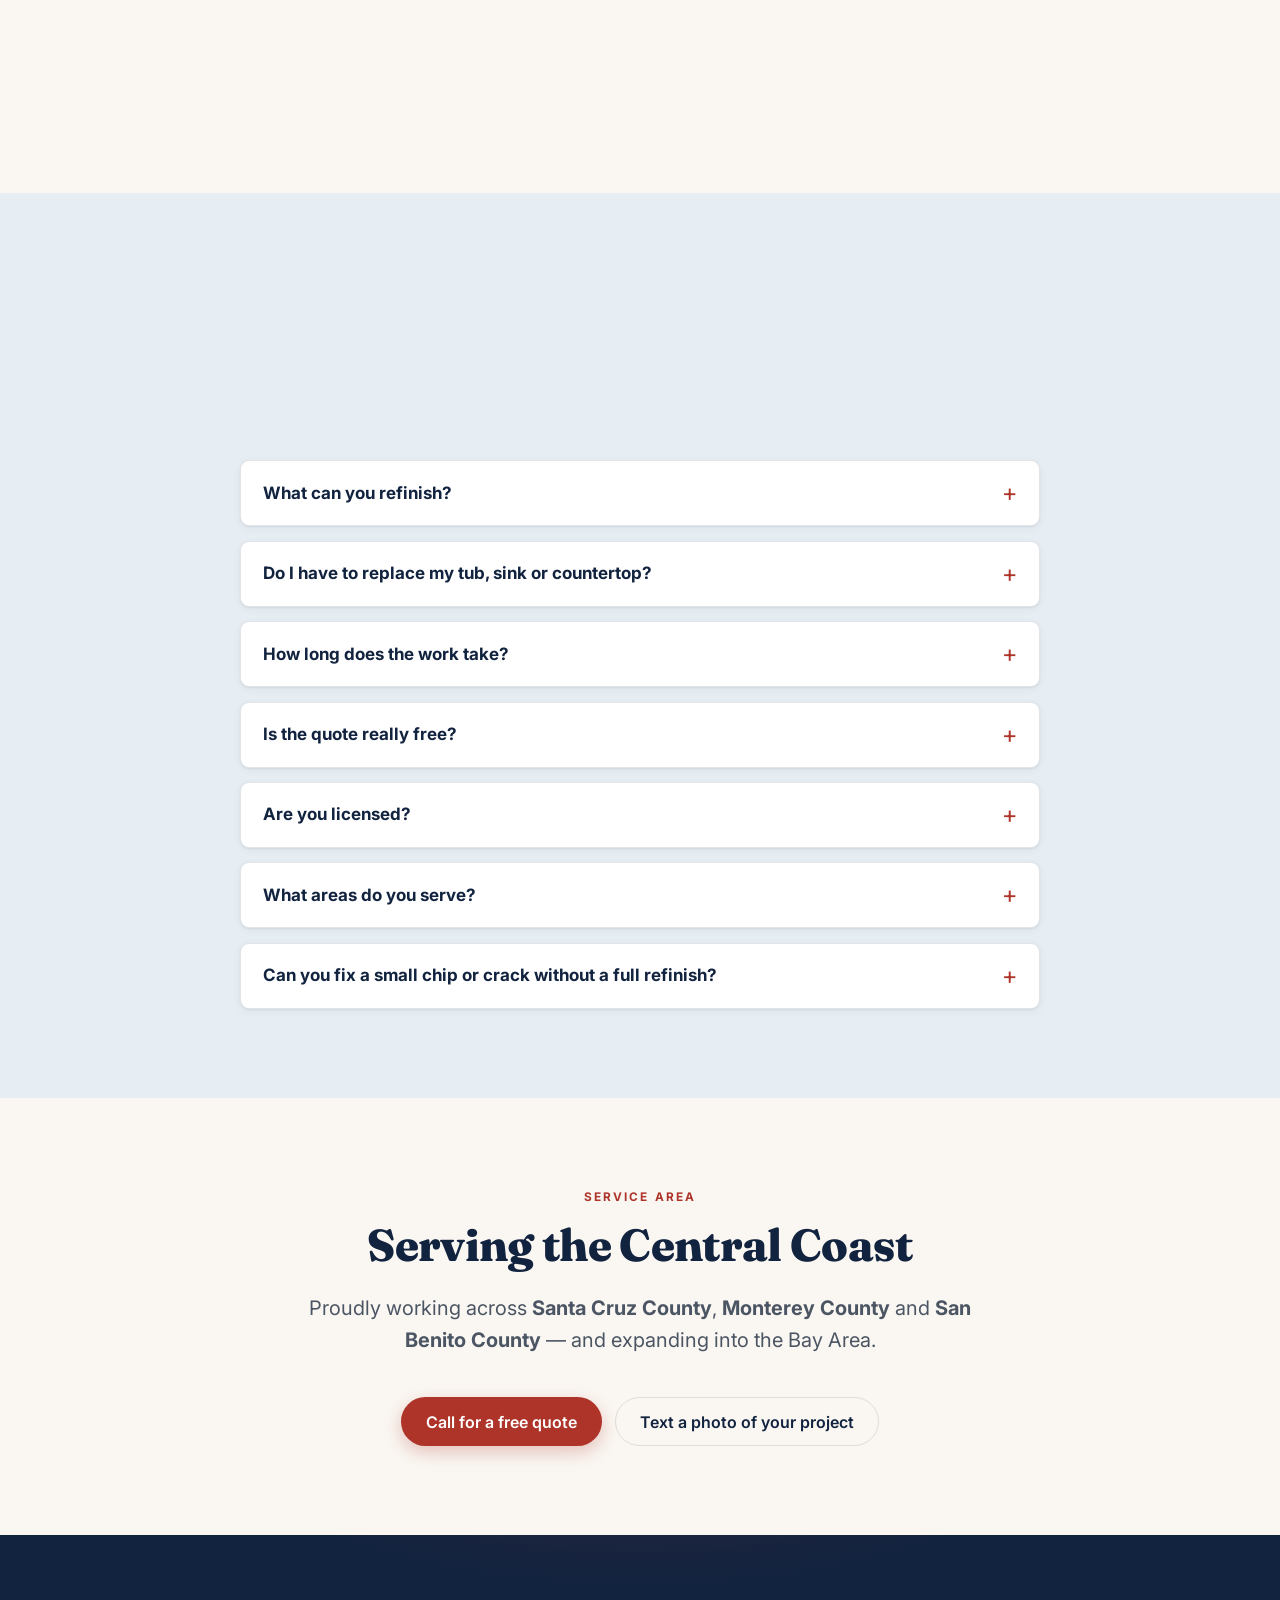
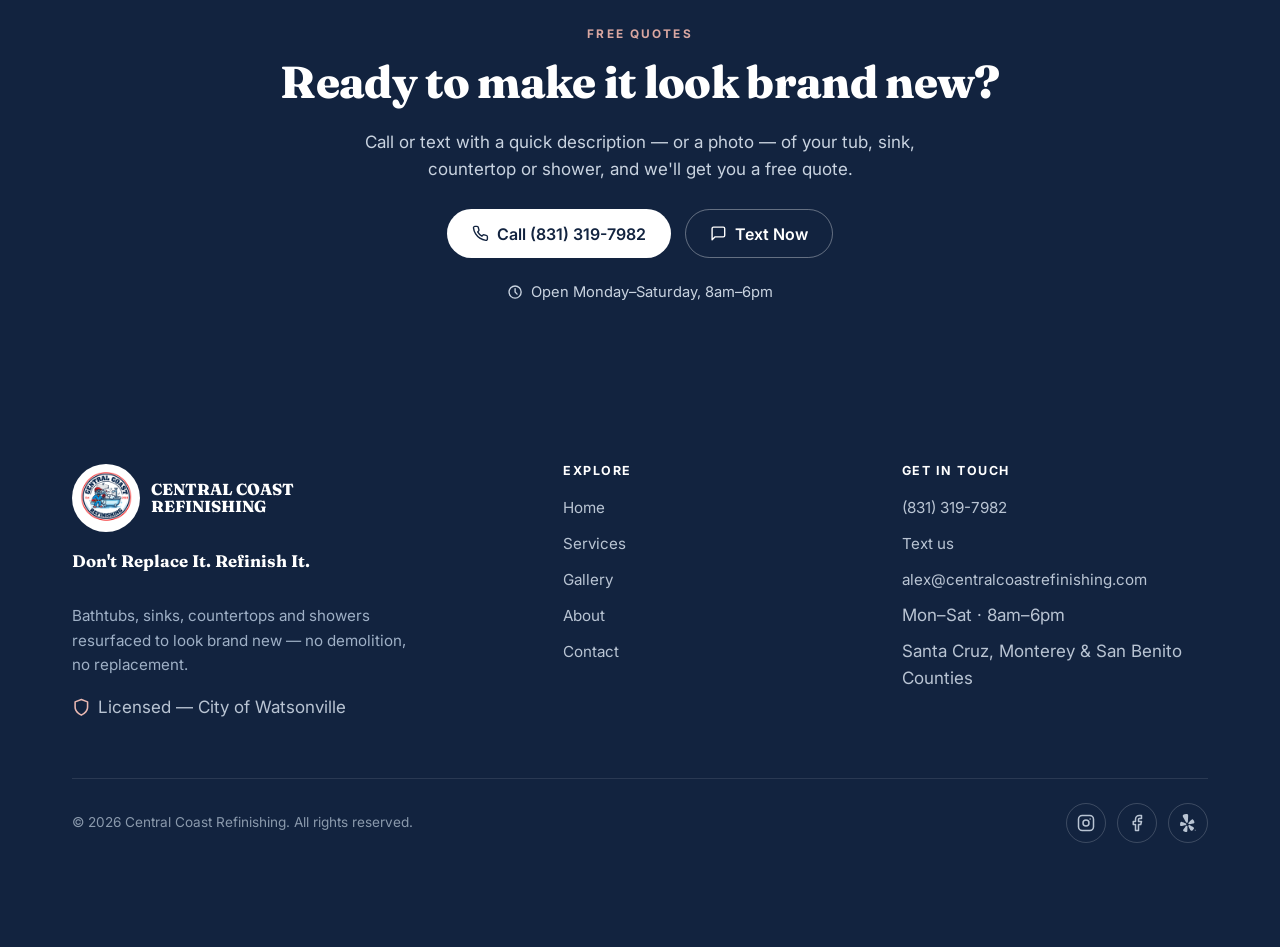
==== commit 8601d2b1: "Update email to alex@centralcoastrefinishing.com site-wide Replaced the old alexdel1831@gmail.com ad" ====
--- a/index.html
+++ b/index.html
@@ -33,7 +33,7 @@
   "image": "images/og-image.jpg",
   "logo": "images/logo/logo.png",
   "telephone": "+1-831-319-7982",
-  "email": "alexdel1831@gmail.com",
+  "email": "alex@centralcoastrefinishing.com",
   "url": "index.html",
   "founder": { "@type": "Person", "name": "Alex Delgadillo" },
   "foundingDate": "2023",
@@ -447,7 +447,7 @@
         <ul>
           <li><a href="tel:+18313197982">(831) 319-7982</a></li>
           <li><a href="sms:+18313197982">Text us</a></li>
-          <li><a href="mailto:alexdel1831@gmail.com">alexdel1831@gmail.com</a></li>
+          <li><a href="mailto:alex@centralcoastrefinishing.com">alex@centralcoastrefinishing.com</a></li>
           <li>Mon–Sat · 8am–6pm</li>
           <li>Santa Cruz, Monterey &amp; San Benito Counties</li>
         </ul>
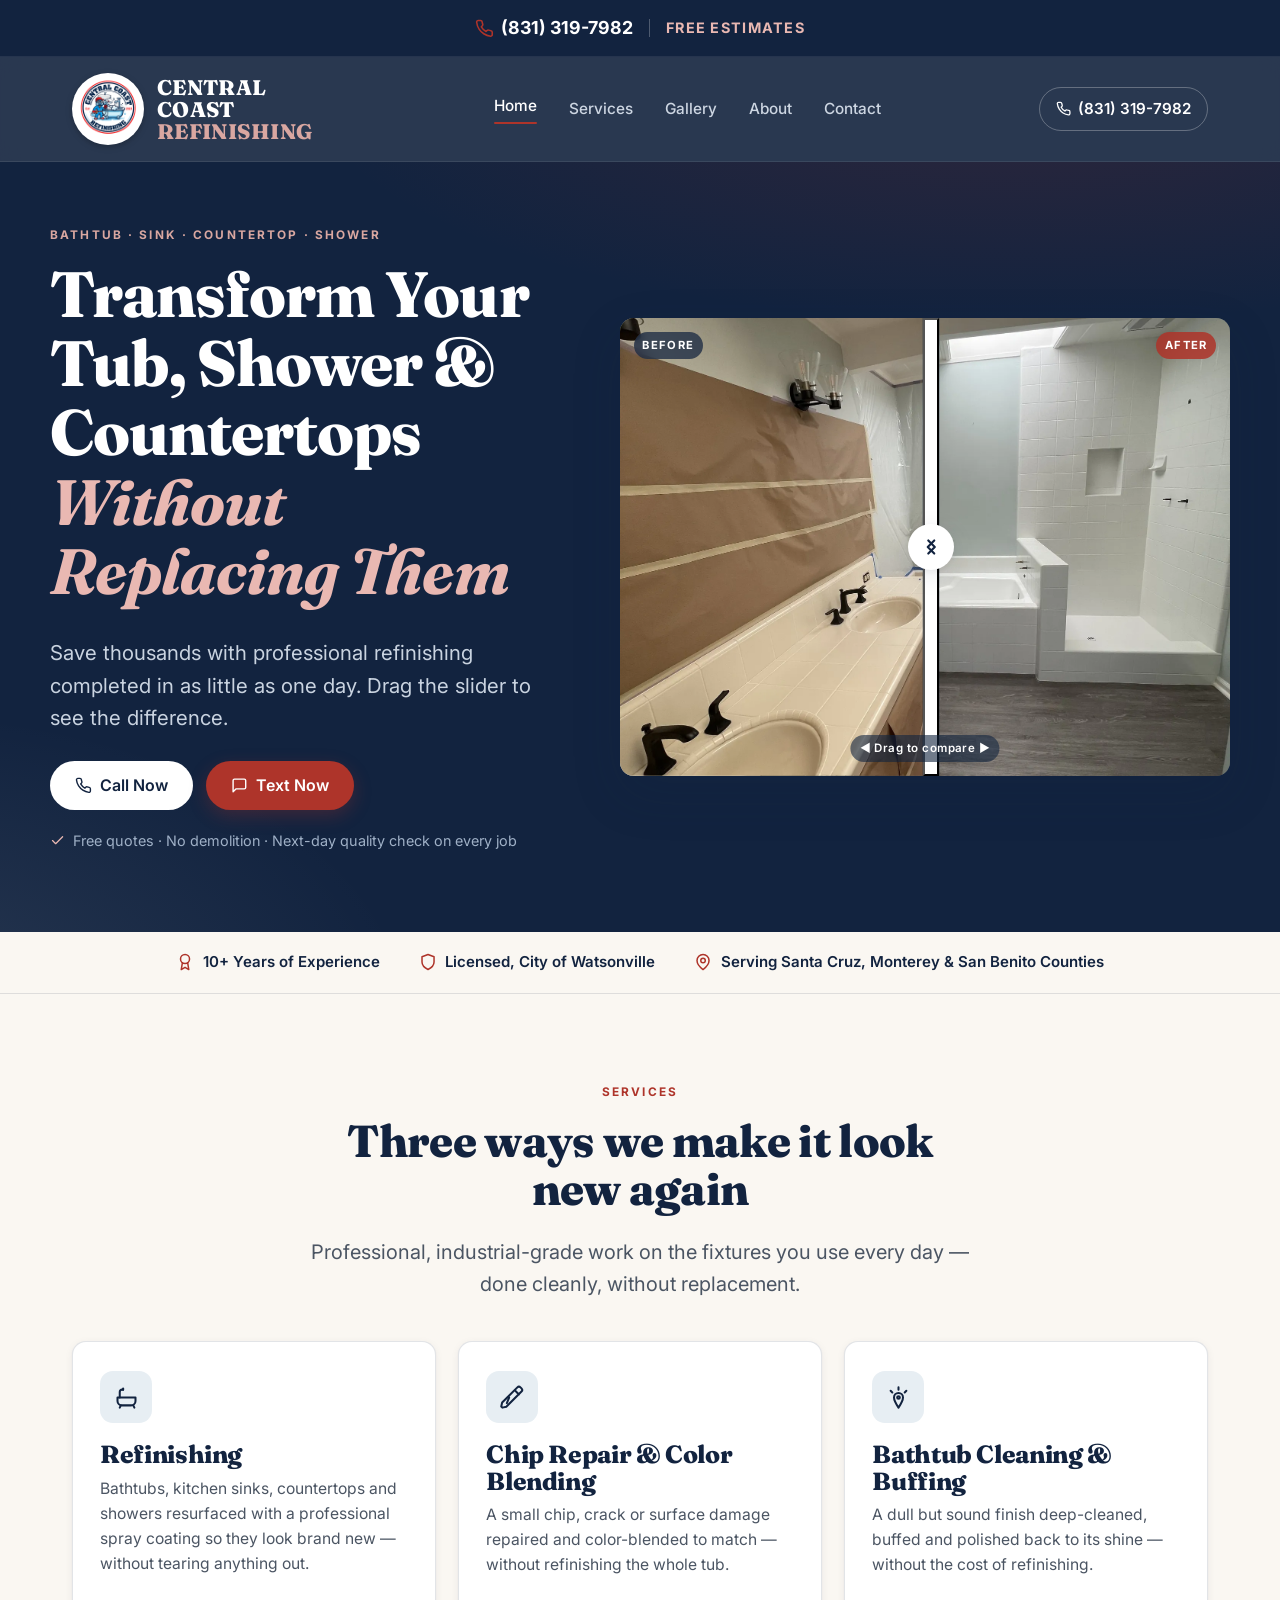
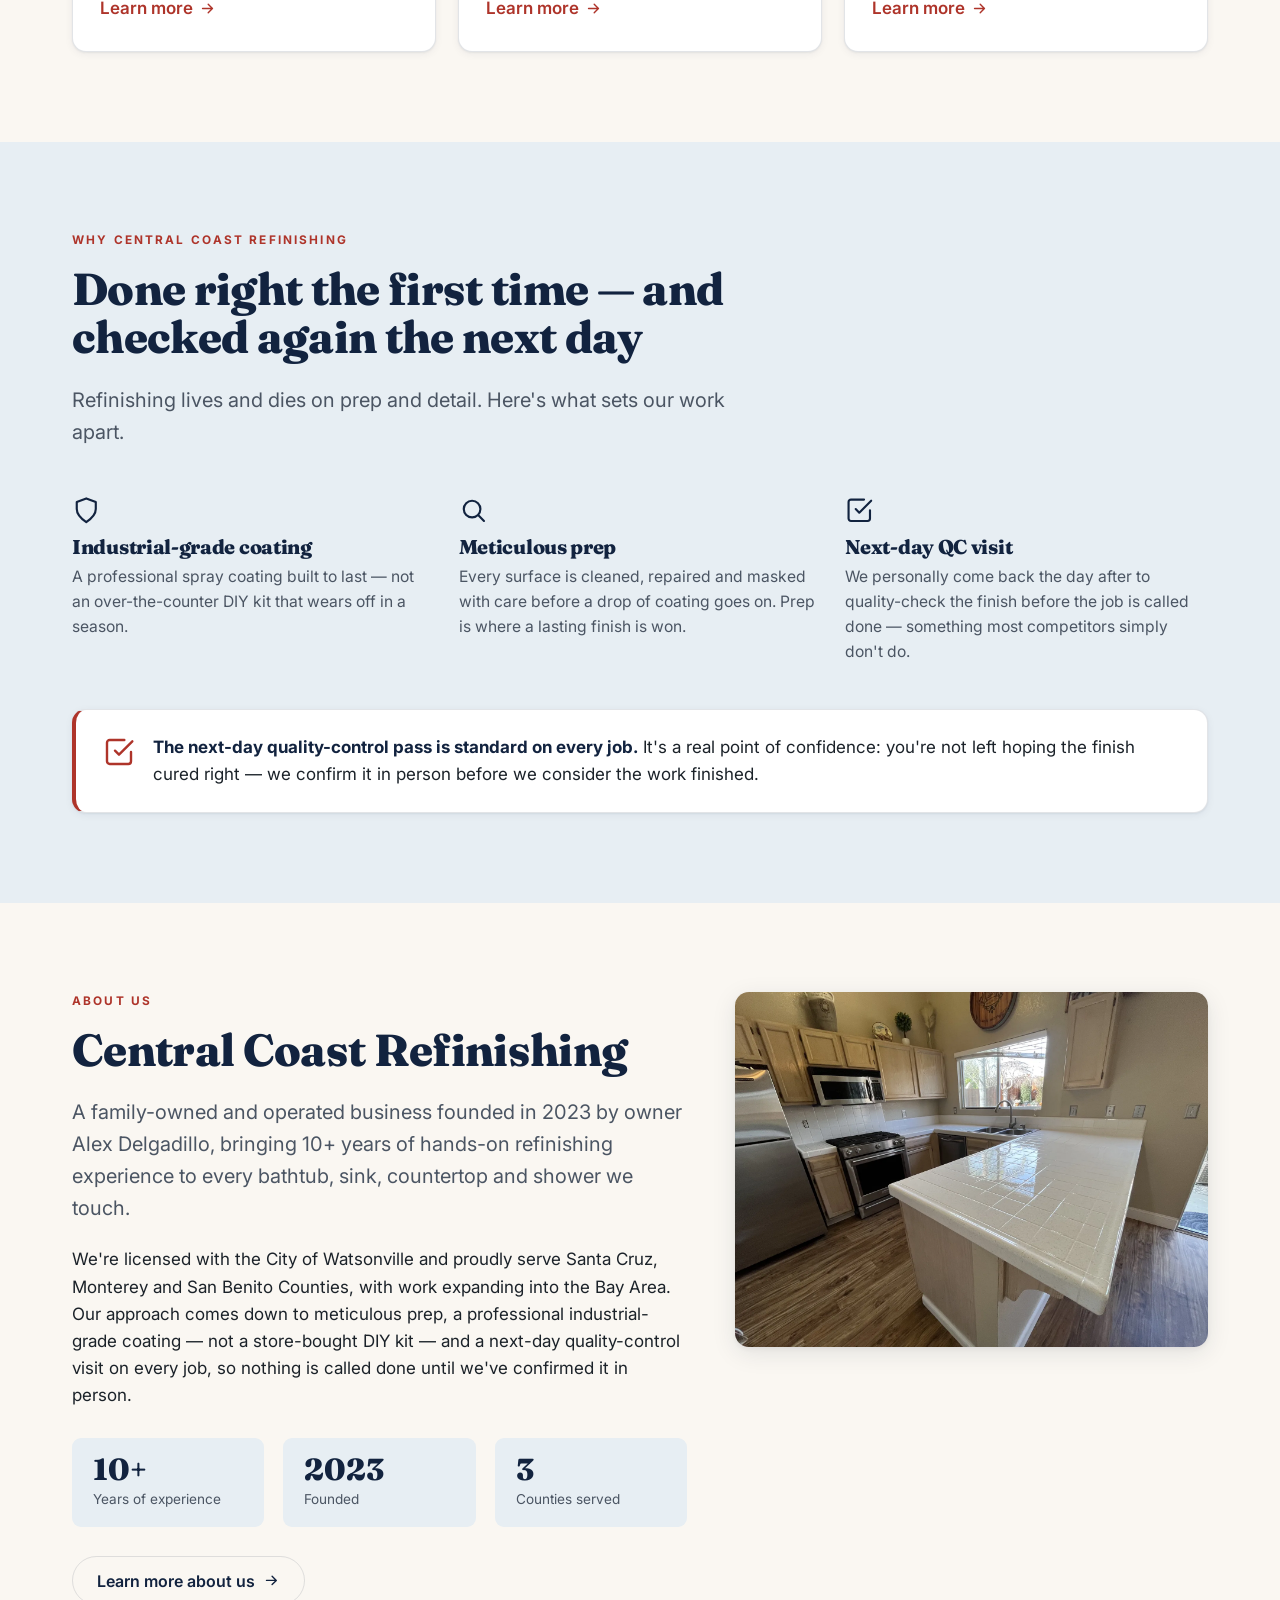
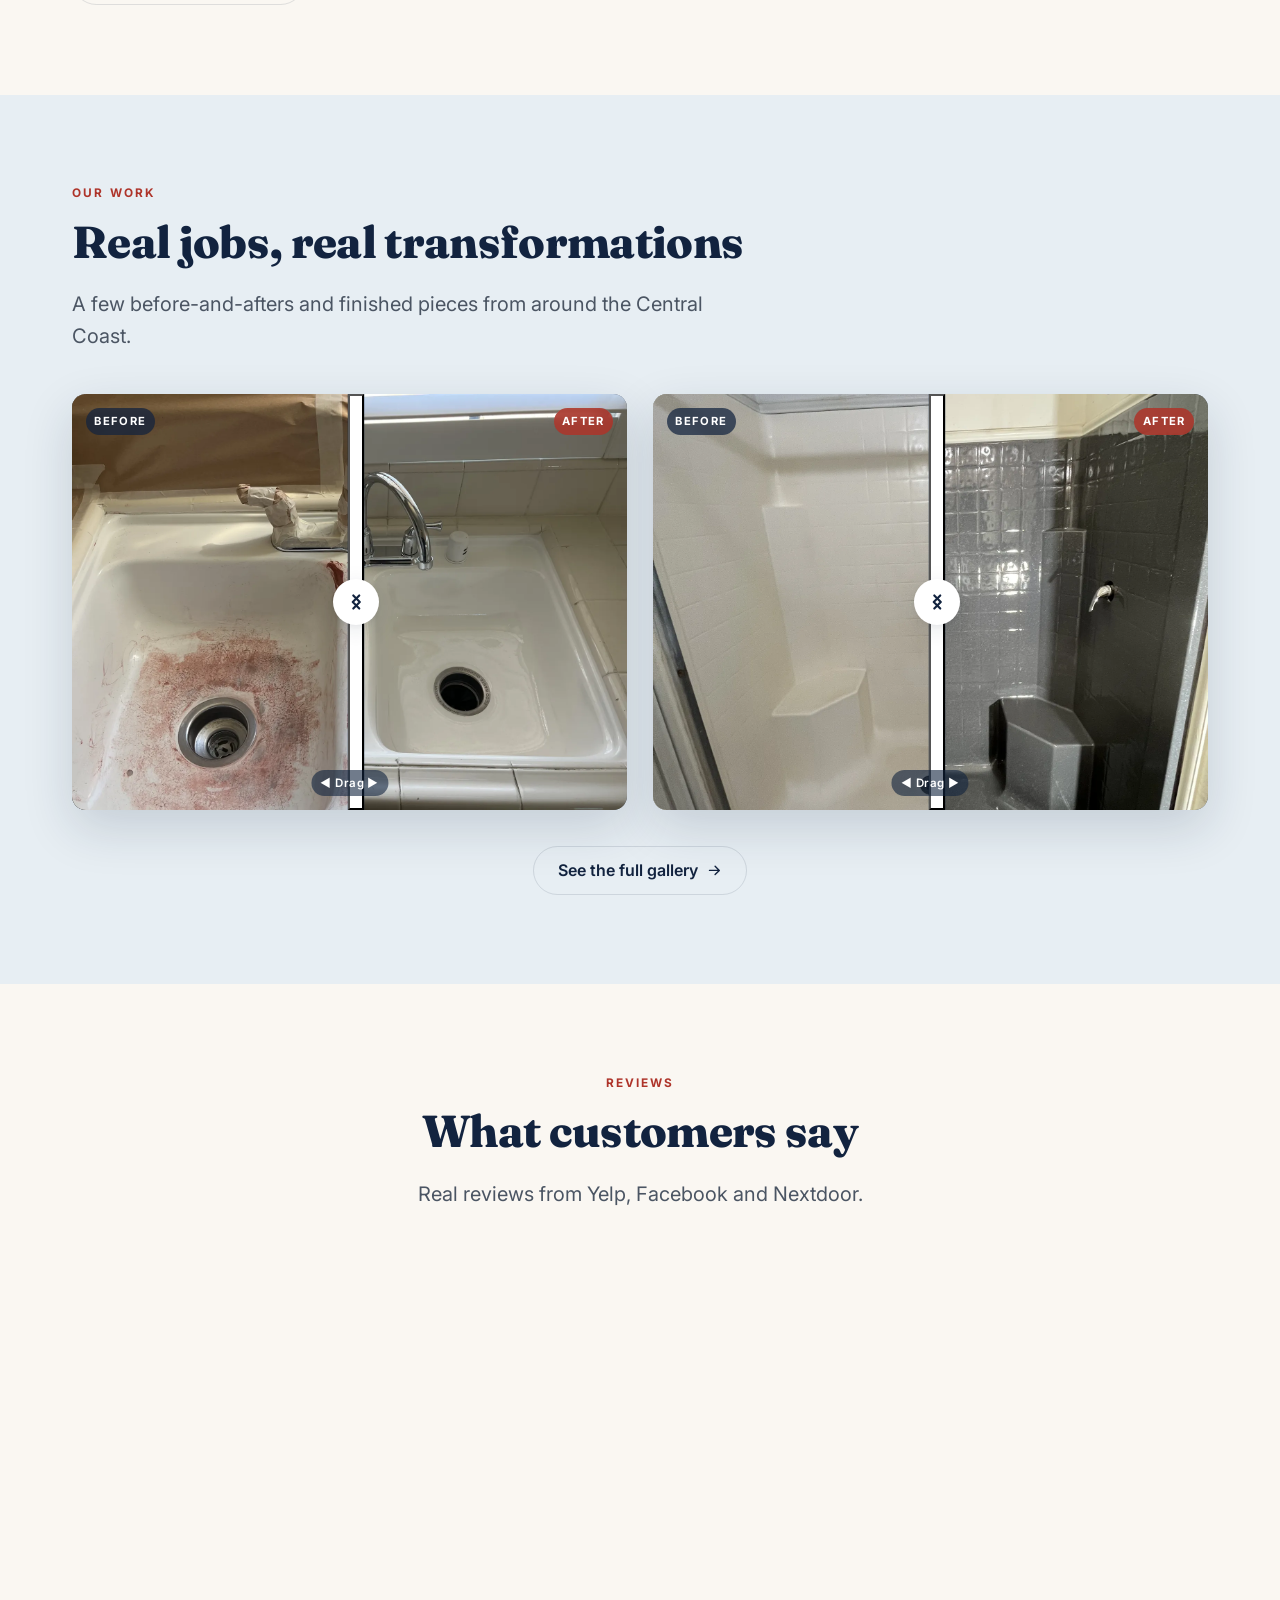
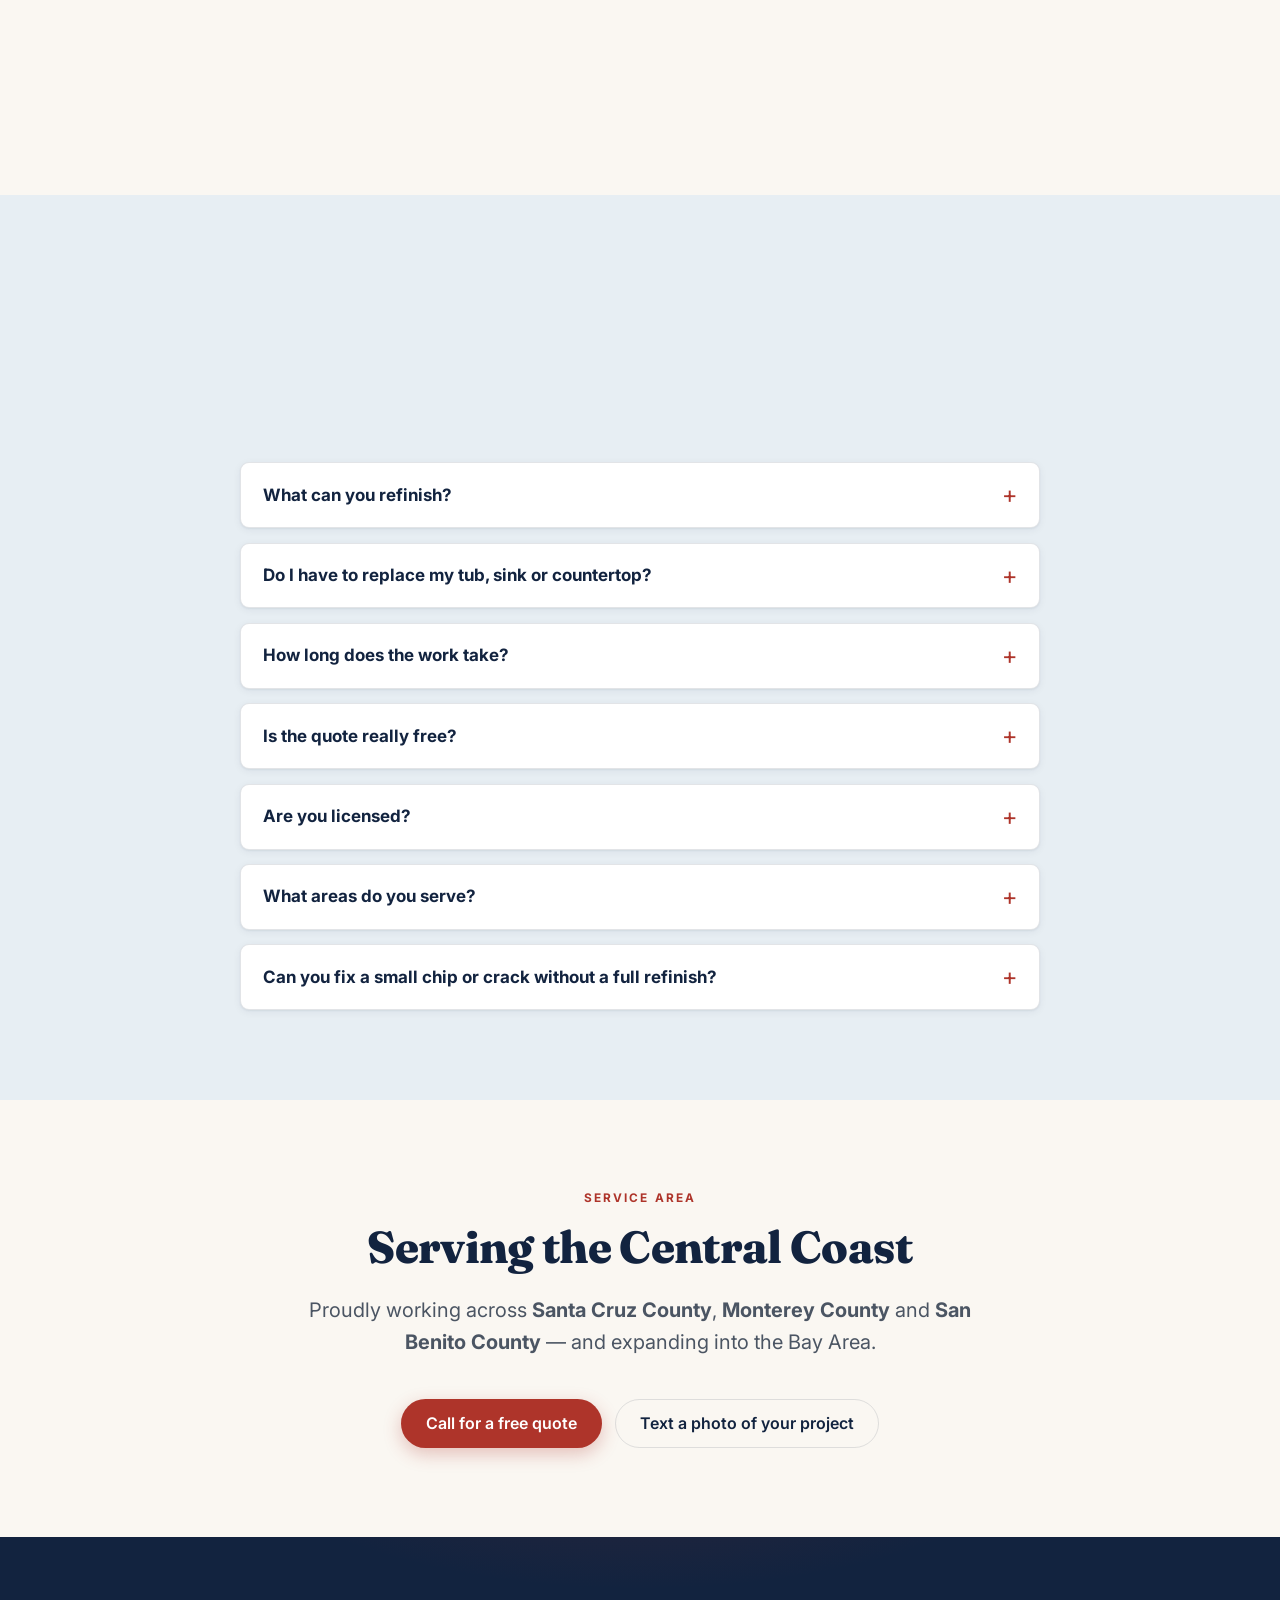
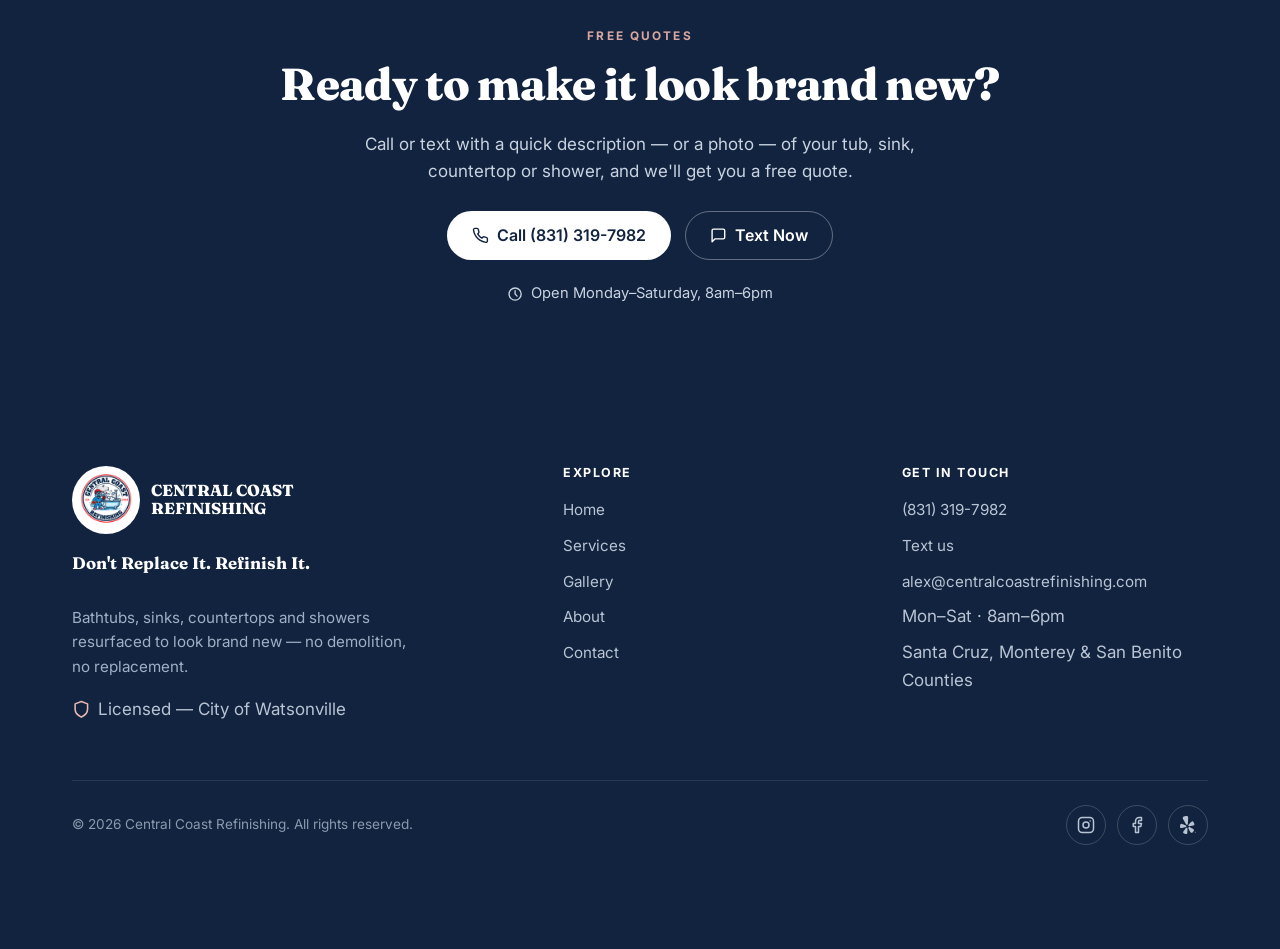
==== commit 84cd7fb1: "Rename home-page service cards to match new Services copy Updated the two home-page service cards to" ====
--- a/index.html
+++ b/index.html
@@ -212,14 +212,14 @@
       </article>
       <article class="card reveal d1">
         <div class="card__icon"><svg viewBox="0 0 24 24" fill="none" stroke="currentColor" stroke-width="1.8" stroke-linecap="round" stroke-linejoin="round" aria-hidden="true"><path d="m14.7 6.3 3 3M3 21l3.5-.8L20 6.7a2 2 0 0 0 0-2.8l-.9-.9a2 2 0 0 0-2.8 0L2.8 16.5 2 20z"/><path d="M9 12l-2 5"/></svg></div>
-        <h3>Chip Repair</h3>
-        <p>Chips and cracks fixed and blended in — so a small bit of damage doesn't turn into replacing the whole fixture.</p>
+        <h3>Chip Repair &amp; Color Blending</h3>
+        <p>A small chip, crack or surface damage repaired and color-blended to match — without refinishing the whole tub.</p>
         <a class="card__link" href="services.html#chip-repair">Learn more <svg viewBox="0 0 24 24" fill="none" stroke="currentColor" stroke-width="2" stroke-linecap="round" stroke-linejoin="round" aria-hidden="true"><path d="M5 12h14M13 6l6 6-6 6"/></svg></a>
       </article>
       <article class="card reveal d2">
         <div class="card__icon"><svg viewBox="0 0 24 24" fill="none" stroke="currentColor" stroke-width="1.8" stroke-linecap="round" stroke-linejoin="round" aria-hidden="true"><path d="M12 3v2M5 6l1.5 1.5M19 6l-1.5 1.5"/><path d="M12 8a4 4 0 0 0-4 4c0 3 4 9 4 9s4-6 4-9a4 4 0 0 0-4-4z"/><circle cx="12" cy="12" r="1.2"/></svg></div>
-        <h3>Buff &amp; Polish</h3>
-        <p>Tubs and sinks that just need a refresh brought back to a like-new shine — without a full recoat.</p>
+        <h3>Bathtub Cleaning &amp; Buffing</h3>
+        <p>A dull but sound finish deep-cleaned, buffed and polished back to its shine — without the cost of refinishing.</p>
         <a class="card__link" href="services.html#buff-polish">Learn more <svg viewBox="0 0 24 24" fill="none" stroke="currentColor" stroke-width="2" stroke-linecap="round" stroke-linejoin="round" aria-hidden="true"><path d="M5 12h14M13 6l6 6-6 6"/></svg></a>
       </article>
     </div>
